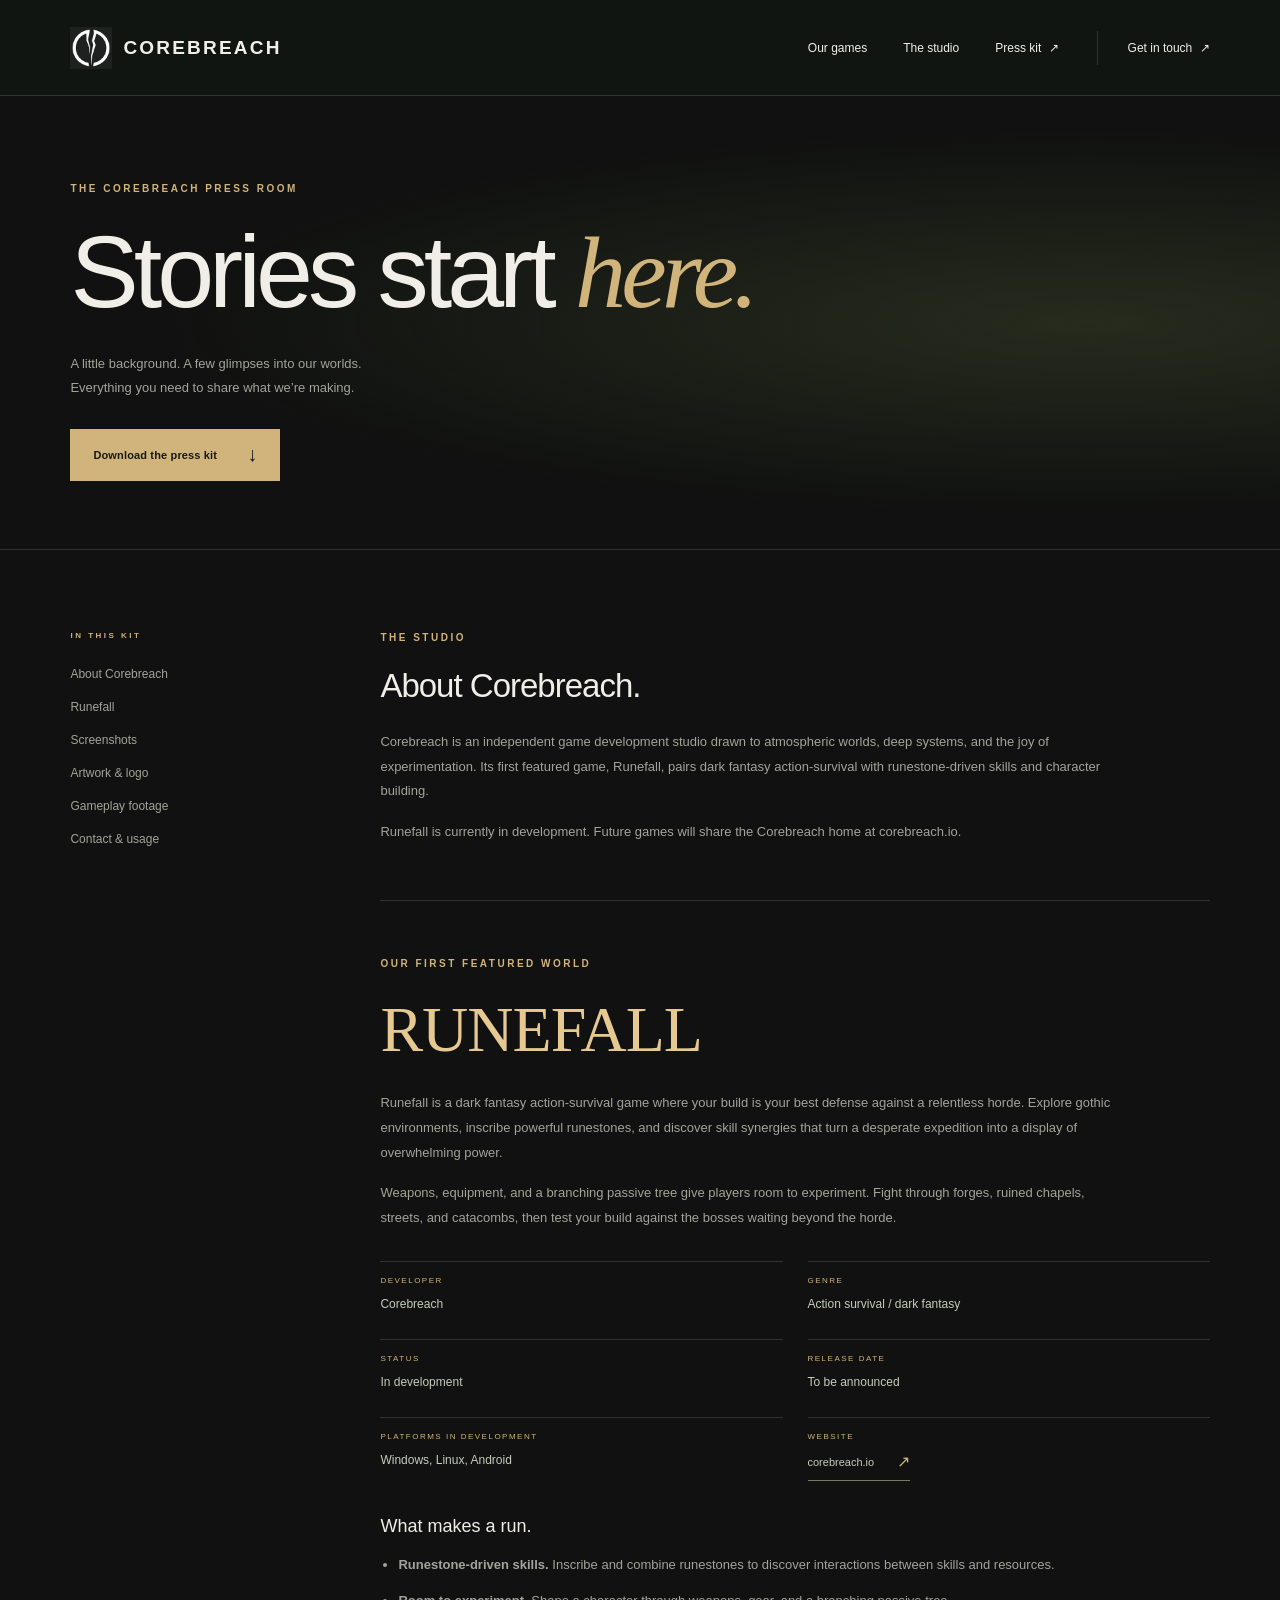
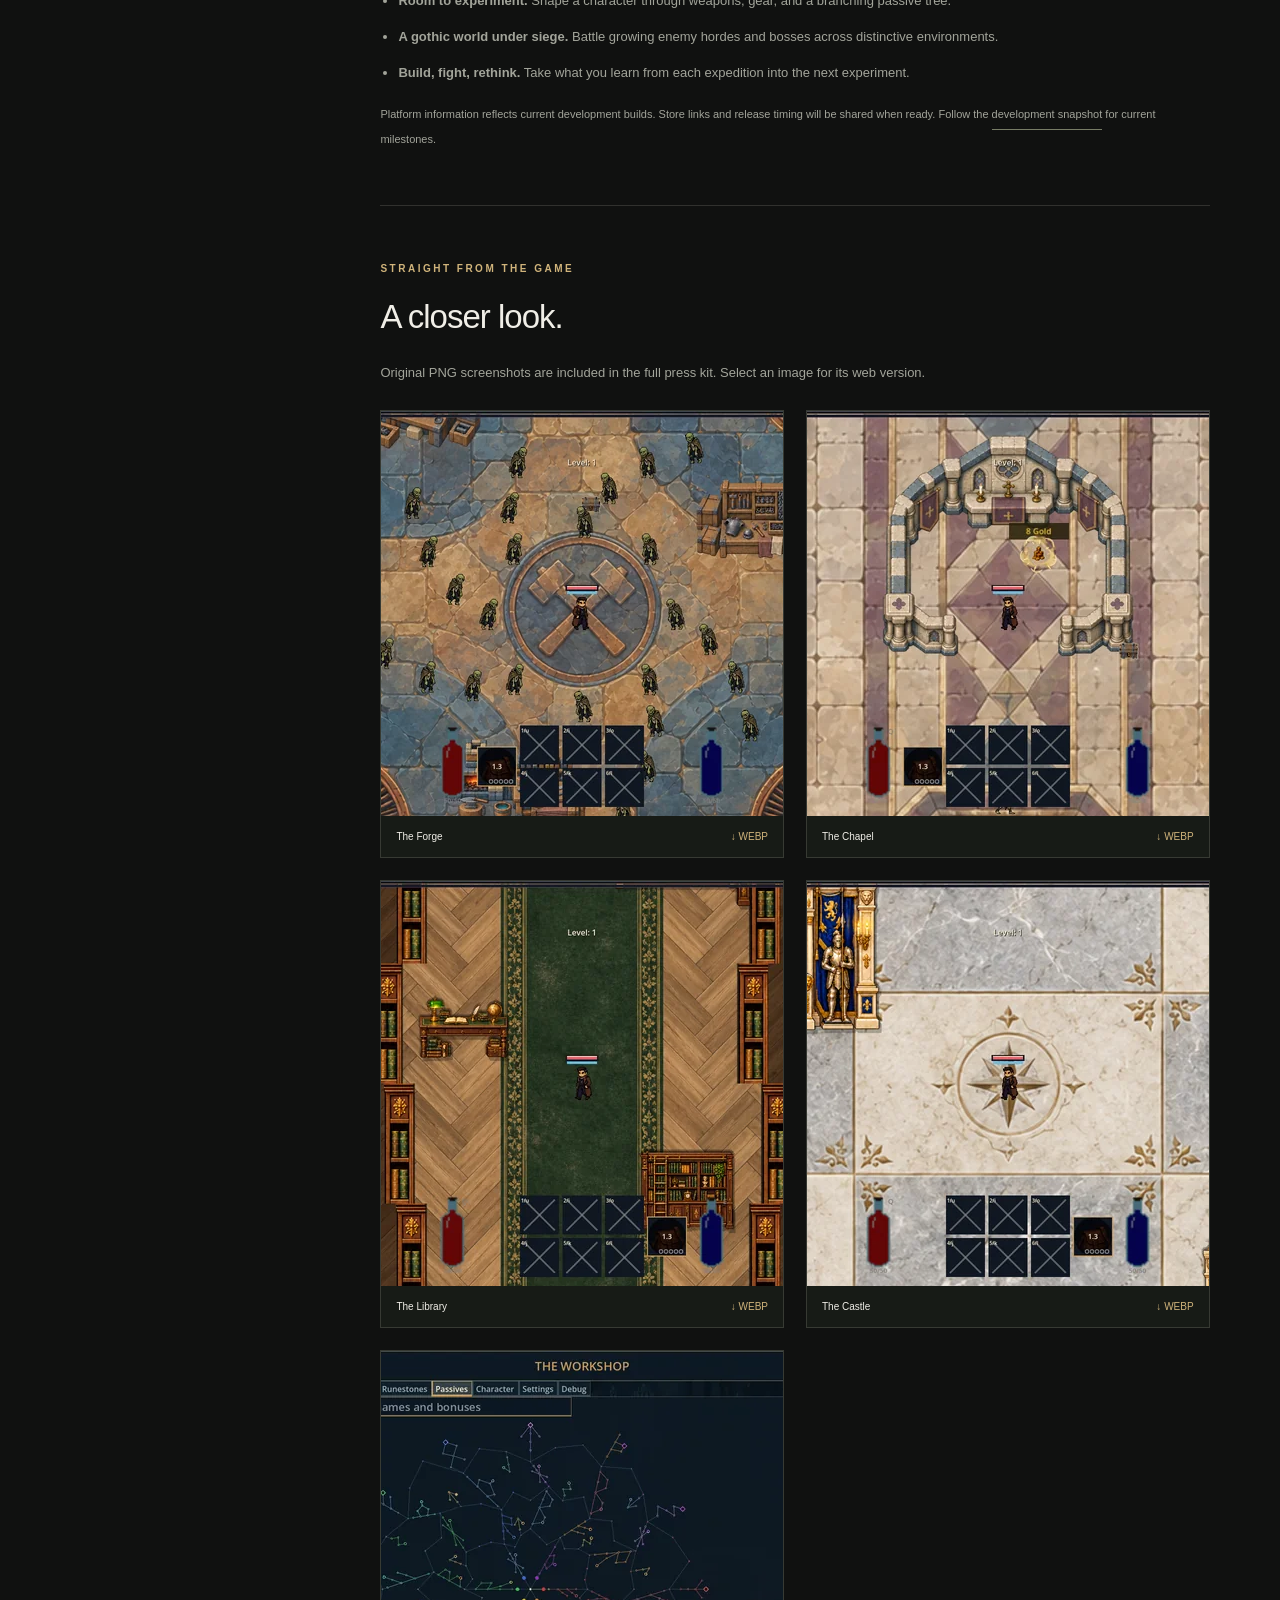
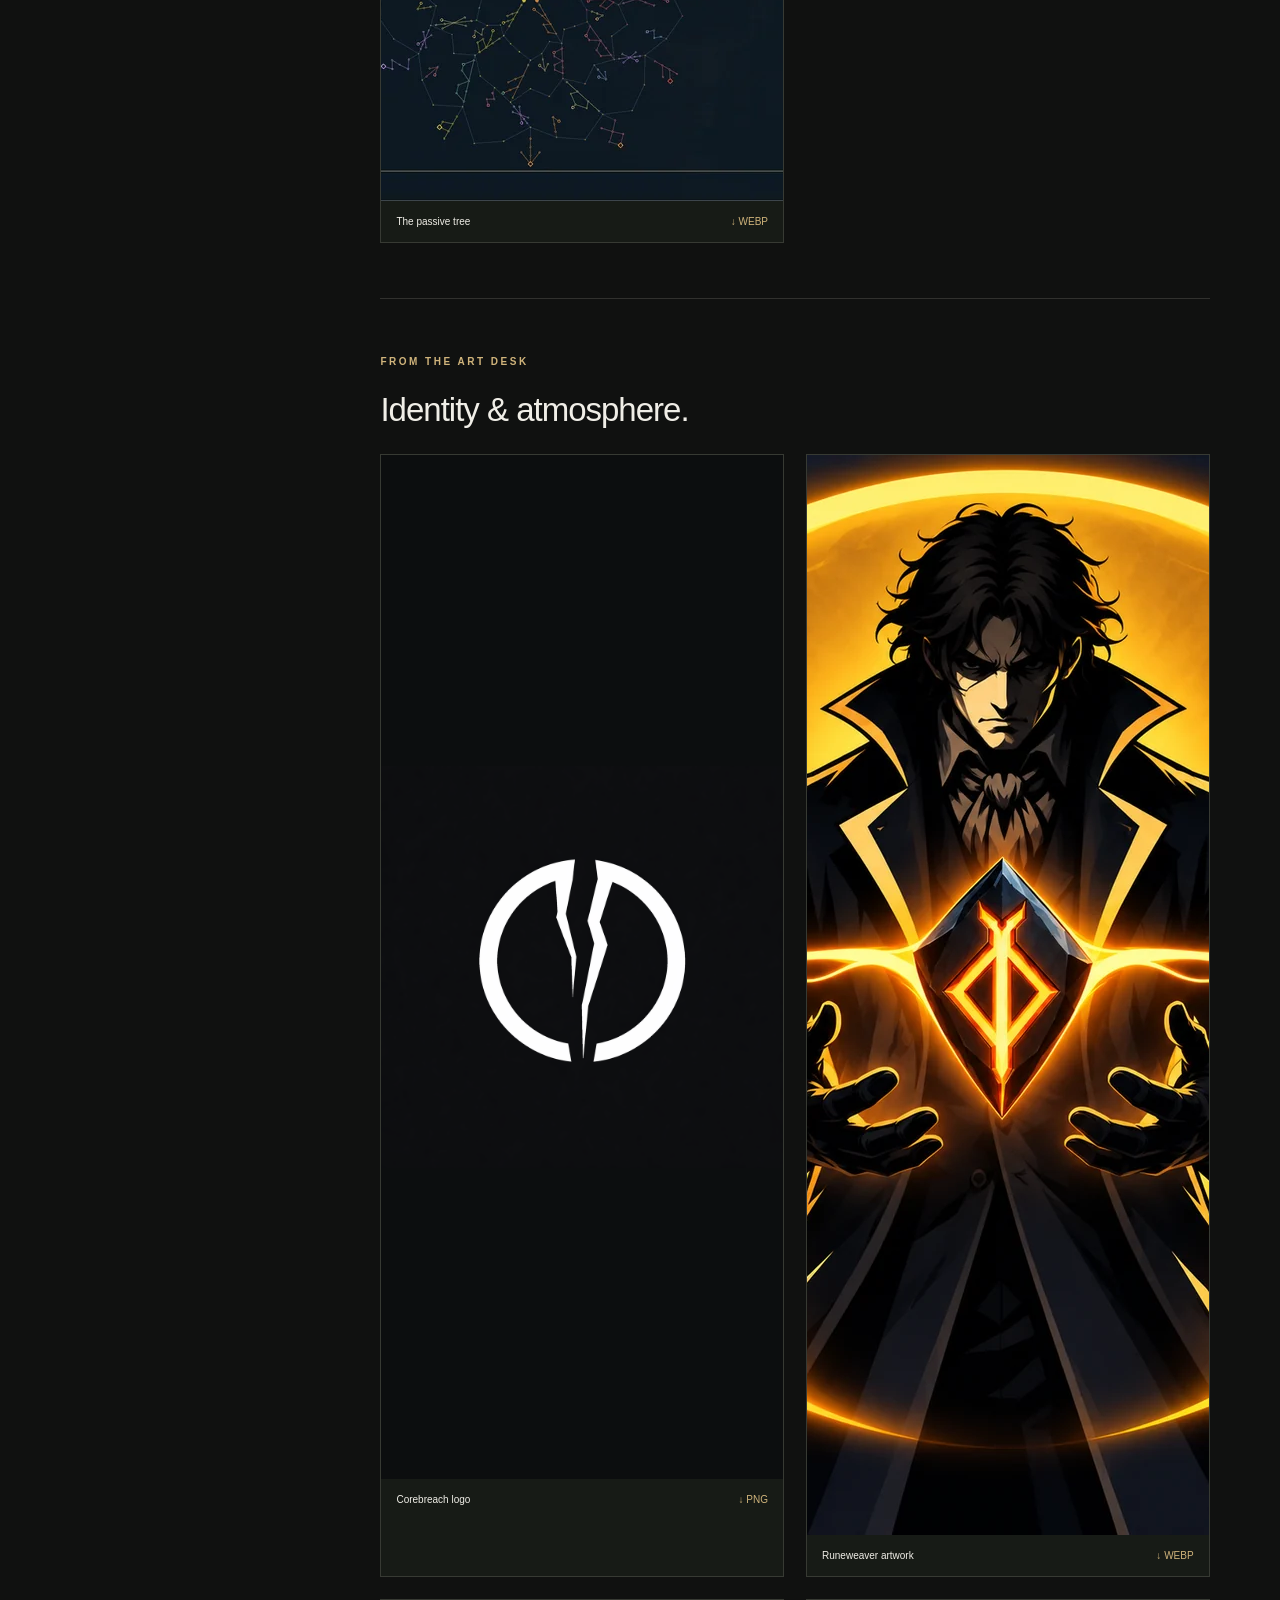
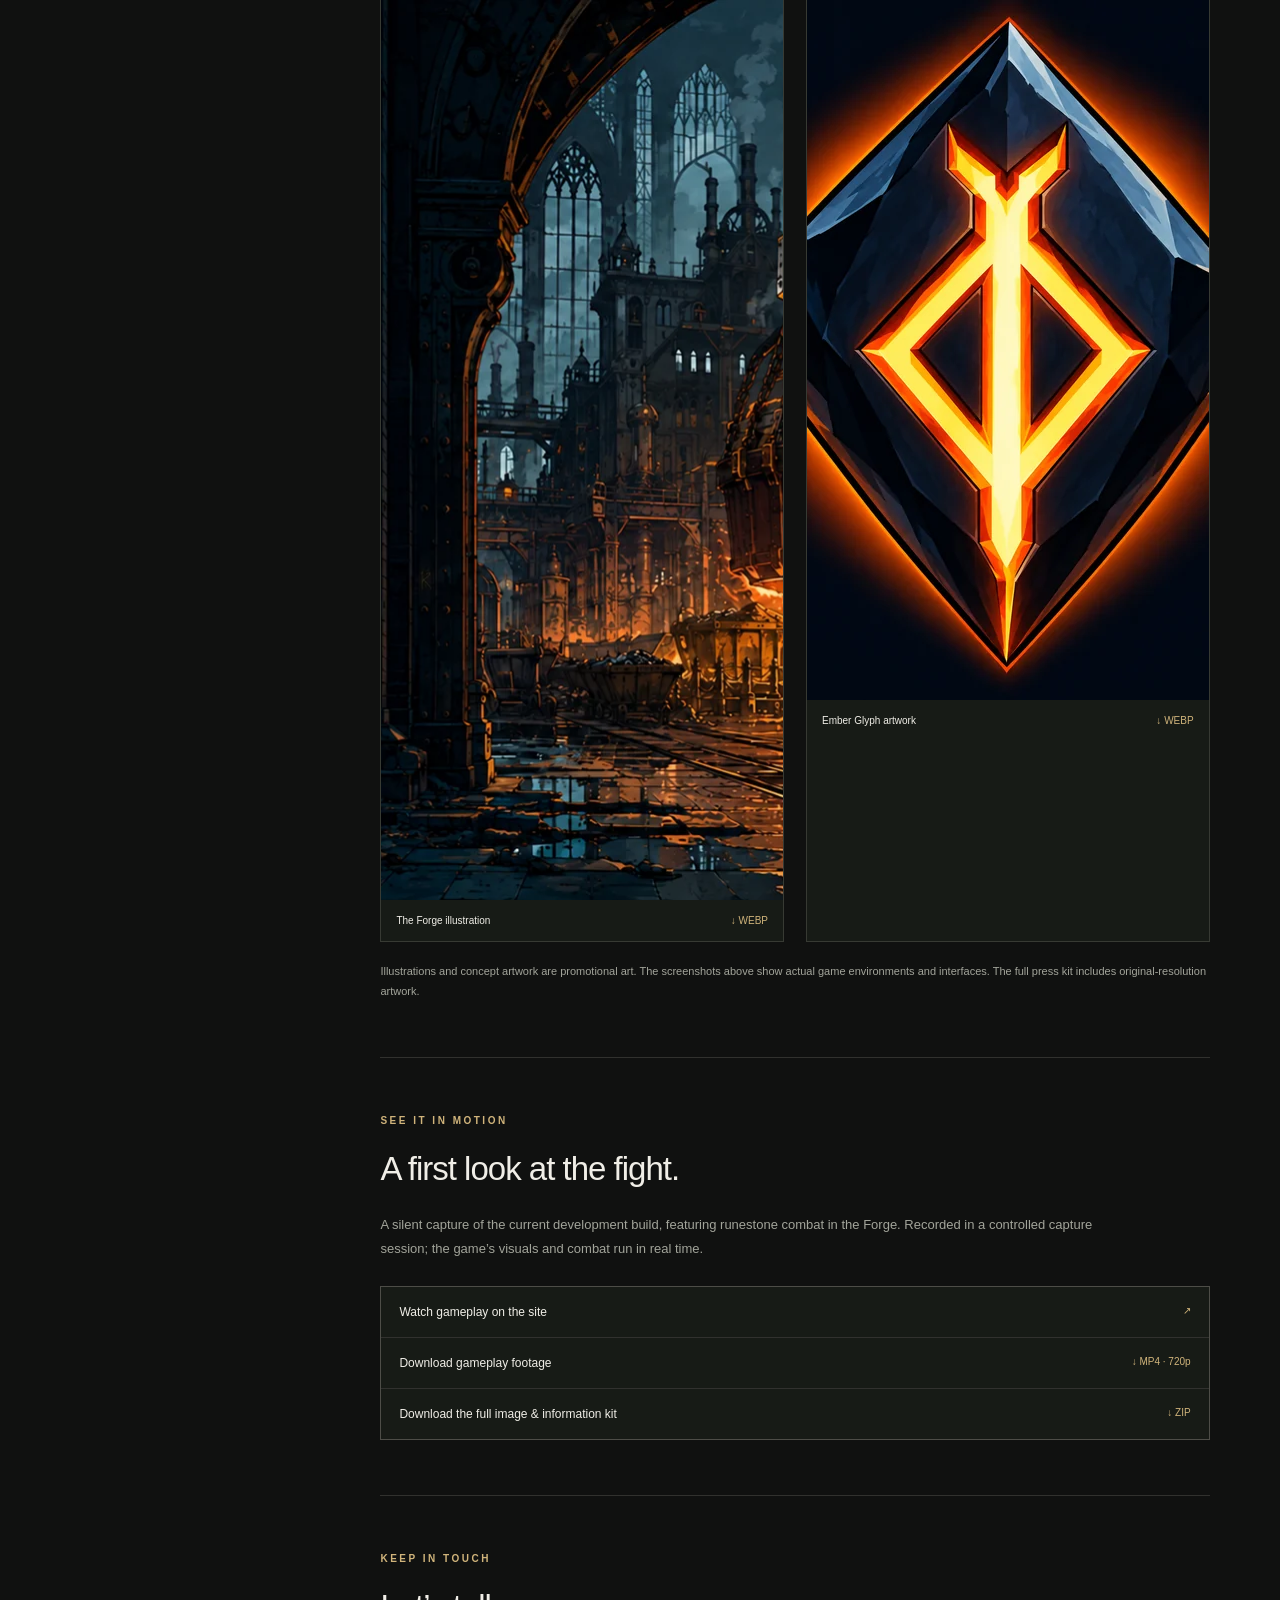
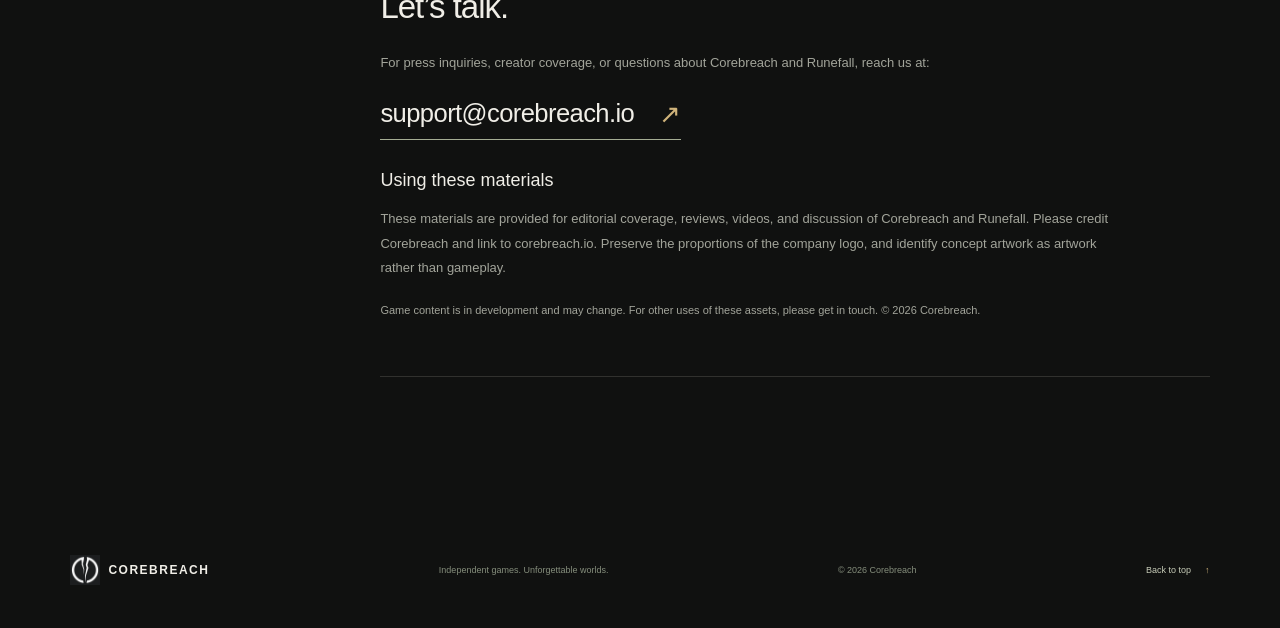
==== press/index.html @ 4472051b "WIP: build Corebreach studio site and Runefall showcase" ====
<!doctype html>
<html lang="en">
<head>
  <meta charset="utf-8">
  <meta name="viewport" content="width=device-width, initial-scale=1">
  <meta name="theme-color" content="#101110">
  <title>Press room — Corebreach &amp; Runefall</title>
  <meta name="description" content="Official Corebreach and Runefall press materials: game information, original screenshots, artwork, gameplay footage, and the company logo.">
  <link rel="canonical" href="https://corebreach.io/press/">
  <meta property="og:type" content="website">
  <meta property="og:title" content="Corebreach & Runefall — Press room">
  <meta property="og:description" content="Everything you need to share our story. Download official artwork, screenshots and game information.">
  <meta property="og:image" content="https://corebreach.io/assets/images/social-card.jpg">
  <meta name="twitter:card" content="summary_large_image">
  <link rel="icon" href="../favicon.png" type="image/png">
  <link rel="stylesheet" href="../styles.css">
  <script src="../site.js" defer></script>
</head>
<body class="interior">
  <a class="skip-link" href="#main">Skip to content</a>
  <header class="site-header">
    <a class="brand" href="../" aria-label="Corebreach home"><img src="../assets/images/corebreach-mark.png" width="48" height="48" alt=""><span>COREBREACH</span></a>
    <button class="menu-toggle" type="button" aria-expanded="false" aria-controls="main-nav"><span>Menu</span><span class="menu-lines" aria-hidden="true"></span></button>
    <nav id="main-nav" class="main-nav" aria-label="Main navigation"><a href="../#games">Our games</a><a href="../#studio">The studio</a><a href="./" aria-current="page">Press kit <span aria-hidden="true">↗</span></a><a class="nav-contact" href="mailto:support@corebreach.io">Get in touch <span aria-hidden="true">↗</span></a></nav>
  </header>
  <main id="main">
    <section class="press-hero" aria-labelledby="press-title"><div class="container"><p class="eyebrow section-index">The Corebreach press room</p><h1 id="press-title">Stories start <em>here.</em></h1><p class="body-copy">A little background. A few glimpses into our worlds.<br>Everything you need to share what we’re making.</p><a class="button button-gold" href="../assets/press/corebreach-runefall-press-kit.zip" download>Download the press kit <span aria-hidden="true">↓</span></a></div></section>
    <div class="container press-layout">
      <nav class="press-sidebar" aria-label="Press room sections"><p class="eyebrow">In this kit</p><a href="#studio-info">About Corebreach</a><a href="#runefall-facts">Runefall</a><a href="#screenshots">Screenshots</a><a href="#artwork">Artwork &amp; logo</a><a href="#footage">Gameplay footage</a><a href="#press-contact">Contact &amp; usage</a></nav>
      <div class="press-content">
        <section id="studio-info" aria-labelledby="studio-info-title"><p class="eyebrow section-index">The studio</p><h2 id="studio-info-title">About Corebreach.</h2><p class="body-copy">Corebreach is an independent game development studio drawn to atmospheric worlds, deep systems, and the joy of experimentation. Its first featured game, Runefall, pairs dark fantasy action-survival with runestone-driven skills and character building.</p><p class="body-copy">Runefall is currently in development. Future games will share the Corebreach home at corebreach.io.</p></section>
        <section id="runefall-facts" aria-labelledby="runefall-press-title"><p class="eyebrow section-index">Our first featured world</p><h2 id="runefall-press-title" class="runefall-wordmark">RUNEFALL</h2><p class="body-copy">Runefall is a dark fantasy action-survival game where your build is your best defense against a relentless horde. Explore gothic environments, inscribe powerful runestones, and discover skill synergies that turn a desperate expedition into a display of overwhelming power.</p><p class="body-copy">Weapons, equipment, and a branching passive tree give players room to experiment. Fight through forges, ruined chapels, streets, and catacombs, then test your build against the bosses waiting beyond the horde.</p>
          <dl class="facts"><div><dt>Developer</dt><dd>Corebreach</dd></div><div><dt>Genre</dt><dd>Action survival / dark fantasy</dd></div><div><dt>Status</dt><dd>In development</dd></div><div><dt>Release date</dt><dd>To be announced</dd></div><div><dt>Platforms in development</dt><dd>Windows, Linux, Android</dd></div><div><dt>Website</dt><dd><a class="text-link" href="../#runefall">corebreach.io <span aria-hidden="true">↗</span></a></dd></div></dl>
          <h3>What makes a run.</h3><ul class="feature-list"><li><strong>Runestone-driven skills.</strong> Inscribe and combine runestones to discover interactions between skills and resources.</li><li><strong>Room to experiment.</strong> Shape a character through weapons, gear, and a branching passive tree.</li><li><strong>A gothic world under siege.</strong> Battle growing enemy hordes and bosses across distinctive environments.</li><li><strong>Build, fight, rethink.</strong> Take what you learn from each expedition into the next experiment.</li></ul>
          <p class="usage-note">Platform information reflects current development builds. Store links and release timing will be shared when ready. Follow the <a class="text-link" href="../#development-title">development snapshot</a> for current milestones.</p>
        </section>
        <section id="screenshots" aria-labelledby="screenshots-title"><p class="eyebrow section-index">Straight from the game</p><h2 id="screenshots-title">A closer look.</h2><p class="body-copy">Original PNG screenshots are included in the full press kit. Select an image for its web version.</p><div class="press-asset-grid">
          <a class="asset-card" href="../assets/images/runefall-forge-gameplay.webp" download><img src="../assets/images/runefall-forge-gameplay-thumb.webp" alt="The hunter surrounded by the undead in the Forge." width="720" height="405" loading="lazy"><span>The Forge <span>↓ WEBP</span></span></a>
          <a class="asset-card" href="../assets/images/runefall-chapel-gameplay.webp" download><img src="../assets/images/runefall-chapel-gameplay-thumb.webp" alt="Development gameplay inside the Chapel." width="720" height="405" loading="lazy"><span>The Chapel <span>↓ WEBP</span></span></a>
          <a class="asset-card" href="../assets/images/runefall-library-gameplay.webp" download><img src="../assets/images/runefall-library-gameplay-thumb.webp" alt="The Library environment in Runefall." width="720" height="405" loading="lazy"><span>The Library <span>↓ WEBP</span></span></a>
          <a class="asset-card" href="../assets/images/runefall-castle-gameplay.webp" download><img src="../assets/images/runefall-castle-gameplay-thumb.webp" alt="The Castle environment in Runefall." width="720" height="405" loading="lazy"><span>The Castle <span>↓ WEBP</span></span></a>
          <a class="asset-card" href="../assets/images/runefall-passive-tree.webp" download><img src="../assets/images/runefall-passive-tree-thumb.webp" alt="Runefall's branching passive tree." width="720" height="450" loading="lazy"><span>The passive tree <span>↓ WEBP</span></span></a>
        </div></section>
        <section id="artwork" aria-labelledby="artwork-title"><p class="eyebrow section-index">From the art desk</p><h2 id="artwork-title">Identity &amp; atmosphere.</h2><div class="press-asset-grid"><a class="asset-card logo-asset" href="../assets/images/corebreach-logo.png" download><img src="../assets/images/corebreach-logo.png" alt="The white Corebreach broken-circle mark on a charcoal background." width="1024" height="1024" loading="lazy"><span>Corebreach logo <span>↓ PNG</span></span></a><a class="asset-card" href="../assets/images/runefall-runeweaver.webp" download><img src="../assets/images/runefall-runeweaver.webp" alt="Runefall Runeweaver character concept artwork with a golden ward and runestone." width="1080" height="1080" loading="lazy"><span>Runeweaver artwork <span>↓ WEBP</span></span></a><a class="asset-card" href="../assets/images/runefall-forge.webp" download><img src="../assets/images/runefall-forge.webp" alt="Illustrated gothic foundry used in Runefall's menu." width="1600" height="900" loading="lazy"><span>The Forge illustration <span>↓ WEBP</span></span></a><a class="asset-card" href="../assets/images/runefall-runestone.webp" download><img src="../assets/images/runefall-runestone.webp" alt="Ember Glyph runestone concept artwork." width="700" height="700" loading="lazy"><span>Ember Glyph artwork <span>↓ WEBP</span></span></a></div><p class="usage-note">Illustrations and concept artwork are promotional art. The screenshots above show actual game environments and interfaces. The full press kit includes original-resolution artwork.</p></section>
        <section id="footage" aria-labelledby="footage-title"><p class="eyebrow section-index">See it in motion</p><h2 id="footage-title">A first look at the fight.</h2><p class="body-copy">A silent capture of the current development build, featuring runestone combat in the Forge. Recorded in a controlled capture session; the game’s visuals and combat run in real time.</p><div class="press-download-list"><a href="../#gameplay">Watch gameplay on the site <span>↗</span></a><a href="../assets/video/runefall-gameplay.mp4" download>Download gameplay footage <span>↓ MP4 · 720p</span></a><a href="../assets/press/corebreach-runefall-press-kit.zip" download>Download the full image &amp; information kit <span>↓ ZIP</span></a></div></section>
        <section id="press-contact" aria-labelledby="press-contact-title"><p class="eyebrow section-index">Keep in touch</p><h2 id="press-contact-title">Let’s talk.</h2><p class="body-copy">For press inquiries, creator coverage, or questions about Corebreach and Runefall, reach us at:</p><a class="email-link" href="mailto:support@corebreach.io">support@corebreach.io <span aria-hidden="true">↗</span></a><h3>Using these materials</h3><p class="body-copy">These materials are provided for editorial coverage, reviews, videos, and discussion of Corebreach and Runefall. Please credit Corebreach and link to corebreach.io. Preserve the proportions of the company logo, and identify concept artwork as artwork rather than gameplay.</p><p class="usage-note">Game content is in development and may change. For other uses of these assets, please get in touch. © 2026 Corebreach.</p></section>
      </div>
    </div>
  </main>
  <footer class="site-footer container"><a class="brand footer-brand" href="../"><img src="../assets/images/corebreach-mark.png" width="36" height="36" alt=""><span>COREBREACH</span></a><p>Independent games. Unforgettable worlds.</p><span>© 2026 Corebreach</span><a href="#main" class="back-top">Back to top <span aria-hidden="true">↑</span></a></footer>
</body>
</html>
---- styles.css ----
/* Corebreach — charcoal, paper, and a little fire. No external dependencies. */
:root{--bg:#101110;--surface:#181a17;--surface-2:#1e211b;--paper:#f0eee7;--muted:#a2a49a;--gold:#d0b47b;--line:rgba(232,233,214,.15);--max:1280px;--gutter:clamp(24px,5.5vw,88px);color-scheme:dark;font-family:Arial,Helvetica,sans-serif;font-synthesis:none;scroll-behavior:smooth;scroll-padding-top:100px}
*{box-sizing:border-box}body{margin:0;background:var(--bg);color:var(--paper);-webkit-font-smoothing:antialiased}body.modal-open{overflow:hidden}a{color:inherit;text-decoration:none}button{font:inherit;color:inherit;cursor:pointer}img,video{display:block;max-width:100%}button,a{-webkit-tap-highlight-color:transparent}button{border-radius:0}h1,h2,h3,p{margin:0}button:focus-visible,a:focus-visible,video:focus-visible{outline:2px solid var(--gold);outline-offset:6px}::selection{background:var(--gold);color:var(--bg)}.container{width:calc(100% - var(--gutter)*2);max-width:var(--max);margin-inline:auto}.section-pad{padding-block:112px}.eyebrow{text-transform:uppercase;font-size:10px;line-height:1.5;font-weight:600;letter-spacing:2.5px}.section-index{color:var(--gold);margin-bottom:22px}.small-cross{color:var(--gold);font-size:20px;line-height:1;display:inline-block}.skip-link{position:fixed;top:12px;left:12px;padding:14px;background:var(--gold);color:var(--bg);z-index:30;transform:translateY(-200%)}.skip-link:focus{transform:translateY(0)}
.site-header{height:96px;padding-inline:var(--gutter);display:flex;align-items:center;justify-content:space-between;border-bottom:1px solid var(--line);position:absolute;top:0;left:0;right:0;z-index:10;background:linear-gradient(180deg,rgba(9,12,12,.75),rgba(9,12,12,.2))}.brand{display:inline-flex;gap:11px;align-items:center;font-size:19px;letter-spacing:2.2px;font-weight:700;white-space:nowrap}.brand img{width:42px;height:42px;mix-blend-mode:screen}.brand-dot{font-size:8px;vertical-align:top;position:relative;top:1px;margin-left:4px}.main-nav{display:flex;align-items:center;gap:36px;font-size:12px}.main-nav>a{padding:10px 0;position:relative}.main-nav>a:after{content:"";position:absolute;bottom:1px;left:0;height:1px;width:0;background:var(--gold);transition:width .2s}.main-nav>a:hover:after{width:100%}.main-nav span{margin-left:4px}.main-nav .nav-contact{border-left:1px solid var(--line);padding-left:30px;margin-left:2px}.main-nav .nav-contact:after{left:30px;max-width:110px}.menu-toggle{display:none}
.hero{height:820px;min-height:690px;max-height:1050px;height:100svh;position:relative;isolation:isolate;background:#0a1013;overflow:hidden}.hero-art{position:absolute;inset:0;z-index:-3;background-image:url('assets/images/runefall-forge.webp');background-size:cover;background-position:65% center;animation:hero-enter 1.8s ease-out both}.hero:before{content:"";position:absolute;inset:0;z-index:-2;background:linear-gradient(90deg,rgba(10,15,17,.93) 0%,rgba(10,15,17,.71) 32%,rgba(10,15,17,.12) 70%),linear-gradient(0deg,#101110 0%,transparent 28%,rgba(7,11,12,.08) 70%)}.hero-grain{position:absolute;inset:0;opacity:.07;pointer-events:none;z-index:-1;background-image:url("data:image/svg+xml,%3Csvg viewBox='0 0 180 180' xmlns='http://www.w3.org/2000/svg'%3E%3Cfilter id='noise'%3E%3CfeTurbulence type='fractalNoise' baseFrequency='.9' numOctaves='3' stitchTiles='stitch'/%3E%3C/filter%3E%3Cpath fill='%23fff' filter='url(%23noise)' opacity='.9' d='M0 0h180v180H0z'/%3E%3C/svg%3E")}.hero-content{position:relative;padding-top:clamp(180px,25vh,290px)}.hero .eyebrow{display:flex;align-items:center;gap:13px;color:#deded2;margin-bottom:34px}.hero h1{font-size:clamp(58px,6.7vw,106px);line-height:1.03;font-weight:500;letter-spacing:-5px;max-width:920px}.hero h1 em{font-family:Georgia,'Times New Roman',serif;font-weight:400;color:var(--gold);letter-spacing:-5px}.hero-description{font-size:16px;line-height:1.65;color:#c3c5bc;margin-top:27px}.button{min-height:52px;padding:0 22px;display:inline-flex;align-items:center;justify-content:center;gap:36px;font-size:11px;letter-spacing:.15px;font-weight:700;transition:background .2s,transform .2s;border:1px solid transparent}.button:hover{transform:translateY(-3px)}.button-gold{background:var(--gold);color:#171912}.button-gold:hover{background:#e2c991}.button-gold>span:not(.play-triangle){font-size:20px;font-weight:400}.hero .button{margin-top:32px;gap:42px}.hero-bottom{position:absolute;bottom:42px;left:0;right:0;display:flex;justify-content:space-between;align-items:center}.hero-feature{display:flex;align-items:center;gap:13px;font-size:10px}.hero-feature>span:nth-child(2){color:#aaafa7;text-transform:uppercase;letter-spacing:1.6px}.hero-feature strong{font-family:Georgia,serif;font-size:18px;letter-spacing:1px;margin-left:9px}.hero-feature>span:last-child{color:var(--gold);margin-left:6px}.live-dot{display:inline-block;width:5px;height:5px;border-radius:50%;background:var(--gold);box-shadow:0 0 12px rgba(208,180,123,.35);flex-shrink:0}.scroll-cue{font-size:9px;letter-spacing:1.9px;text-transform:uppercase;display:flex;align-items:center;gap:30px;color:#c4c6bc}.scroll-cue span{font-size:20px;color:var(--gold)}.hero-side-label{position:absolute;right:23px;top:47%;writing-mode:vertical-rl;font-size:8px;letter-spacing:2px;color:rgba(240,238,231,.45)}@keyframes hero-enter{from{transform:scale(1.045);opacity:.3}to{transform:scale(1);opacity:1}}
.studio-strip{min-height:98px;border-block:1px solid var(--line);display:flex;align-items:center;justify-content:center;gap:clamp(25px,4.4vw,75px);font-size:clamp(14px,1.5vw,22px);letter-spacing:-.4px;color:#a7ab9f;padding:24px var(--gutter);background:#151713}.strip-symbol{font-size:22px;color:#737e5d}.studio-strip>span:last-child{color:var(--paper)}
.section-heading{display:flex;align-items:flex-end;justify-content:space-between;gap:30px;margin-bottom:50px}.section-heading h2{font-size:clamp(32px,3.5vw,51px);letter-spacing:-2px;font-weight:400;line-height:1.15}.section-heading>p{font-size:12px;line-height:1.7;color:var(--muted);max-width:240px;padding-bottom:3px}.games-section{padding-bottom:80px}.game-feature{display:grid;grid-template-columns:1fr 1fr;background:#191c17;border:1px solid var(--line)}.game-art{position:relative;overflow:hidden;min-height:620px}.game-art>img{height:100%;width:100%;object-fit:cover;object-position:50% 44%;transition:transform .8s}.game-art:hover>img{transform:scale(1.025)}.game-art:after{content:"";position:absolute;inset:0;background:linear-gradient(0deg,rgba(7,11,14,.75),transparent 30%),linear-gradient(90deg,transparent 80%,rgba(25,28,23,.3))}.art-label{position:absolute;z-index:1;bottom:27px;left:30px;color:#e5d6af;font-size:8px;text-transform:uppercase;letter-spacing:2.6px}.game-art-corner{position:absolute;top:22px;left:22px;right:22px;z-index:1;font-size:20px;line-height:1;display:flex;justify-content:space-between;writing-mode:vertical-rl;color:rgba(255,255,255,.4);height:calc(100% - 44px);pointer-events:none}.game-story{padding:clamp(30px,4.3vw,66px) clamp(28px,4.1vw,64px);align-self:center}.status{display:inline-flex;gap:8px;align-items:center;text-transform:uppercase;font-size:8px;letter-spacing:1.5px;color:#cfba8d;padding:9px 11px;border:1px solid #61563c;background:rgba(208,180,123,.04)}.status .live-dot{width:4px;height:4px}.runefall-wordmark{font-family:Georgia,'Times New Roman',serif;font-size:clamp(42px,4.6vw,73px);font-weight:400;letter-spacing:-2px;color:#e5c991;line-height:1.15;margin-top:22px}.game-tagline{font-size:24px;font-weight:400;line-height:1.28;letter-spacing:-.4px;margin:18px 0 24px}.body-copy{font-size:13px;line-height:1.9;color:var(--muted);max-width:560px}.body-copy+.body-copy{margin-top:16px}.game-tags{display:flex;flex-wrap:wrap;gap:8px;margin:24px 0 32px}.game-tags span{padding:6px 9px;font-size:8px;border:1px solid #454738;color:#c2c5b2}.game-actions{display:flex;gap:25px;align-items:center;flex-wrap:wrap}.game-actions .button{gap:13px;min-height:46px;padding-inline:16px;font-size:10px}.play-triangle{width:0;height:0;border-top:5px solid transparent;border-bottom:5px solid transparent;border-left:7px solid currentColor;display:inline-block;flex-shrink:0}.text-link{display:inline-flex;align-items:center;gap:23px;font-size:11px;line-height:1.5;border-bottom:1px solid #777c65;padding-bottom:6px}.text-link span{font-size:16px;color:var(--gold)}.text-link:hover{color:var(--gold);border-color:var(--gold)}
.development{display:grid;grid-template-columns:.95fr 1.5fr;gap:70px;padding:42px 0 0}.development-intro .eyebrow{font-size:8px;letter-spacing:2px;color:var(--gold);margin-bottom:10px}.development h3{font-size:24px;font-weight:400;letter-spacing:-.5px}.development-intro>p:not(.eyebrow){font-size:12px;color:var(--muted);margin:11px 0 20px}.snapshot-date{font-size:8px;color:#959b8b;display:flex;gap:8px;align-items:center}.snapshot-date>span{color:#737c63}.progress-grid{display:grid;grid-template-columns:1fr 1fr;gap:26px 34px;align-self:center}.progress-label{display:flex;align-items:center;justify-content:space-between;gap:14px;margin-bottom:13px}.progress-label label{font-size:10px;color:#cccec3}.progress-label>span{font-size:23px;font-family:Georgia,serif;color:var(--gold)}.percent{font-family:Arial,sans-serif;font-size:10px;margin-left:2px;color:#aaa58d}progress{display:block;appearance:none;-webkit-appearance:none;width:100%;height:3px;border:0;border-radius:0;background:#30342a;overflow:hidden;color:var(--gold)}progress::-webkit-progress-bar{background:#30342a}progress::-webkit-progress-value{background:var(--gold)}progress::-moz-progress-bar{background:var(--gold)}
.gameplay-section{background:#151713;border-block:1px solid var(--line)}.subtle-label{font-size:9px;display:flex;align-items:center;gap:8px;color:var(--muted);padding-bottom:4px}.video-frame{position:relative;border:1px solid #494a38;background:#080b0b;isolation:isolate;aspect-ratio:16/9;overflow:hidden}.video-frame video{width:100%;height:100%;object-fit:contain}.video-cover{position:absolute;inset:0;width:100%;border:0;background:linear-gradient(0deg,rgba(4,8,8,.78),rgba(4,8,8,.05) 55%,rgba(4,8,8,.15));display:flex;flex-direction:column;align-items:center;justify-content:center;gap:20px}.video-cover[hidden]{display:none}.video-play{display:grid;place-items:center;border:1px solid rgba(240,238,231,.6);width:76px;height:76px;border-radius:50%;background:rgba(16,17,16,.3);backdrop-filter:blur(8px);transition:transform .2s,background .2s}.video-play .play-triangle{border-top-width:8px;border-bottom-width:8px;border-left-width:12px;margin-left:4px}.video-cover:hover .video-play{transform:scale(1.08);background:var(--gold);color:var(--bg)}.video-cover-title{font-family:Georgia,serif;font-size:40px;letter-spacing:-1px;text-shadow:0 2px 20px #000}.video-cover-meta{font-size:9px;letter-spacing:1.3px;position:absolute;bottom:28px;text-transform:uppercase;display:flex;gap:10px}.video-corner{position:absolute;pointer-events:none;top:22px;right:24px;display:flex;gap:7px;align-items:center;font-size:8px;letter-spacing:2px;text-shadow:0 1px 3px black}.video-corner span{height:4px;width:4px;border-radius:50%;background:#d0b47b}.video-frame.is-playing .video-corner{display:none}.video-caption{display:flex;justify-content:space-between;gap:15px;margin-top:17px;align-items:center}.video-caption p{font-size:12px;color:#deded2}.video-caption>span{font-size:8px;color:#949c8c}.game-pillars{display:grid;grid-template-columns:repeat(3,1fr);gap:45px;padding:62px 0 68px;border-bottom:1px solid var(--line)}.pillar-number{font-size:9px;color:var(--gold)}.pillar h3{font-size:21px;letter-spacing:-.5px;font-weight:400;margin:15px 0 14px}.pillar p{font-size:12px;line-height:1.85;color:var(--muted);max-width:310px}.gallery-heading{display:flex;justify-content:space-between;gap:20px;align-items:center;margin:48px 0 25px}.gallery-heading h3{font-size:20px;font-weight:400;letter-spacing:-.5px}.gallery-heading p{font-size:9px;color:var(--muted)}.gallery-heading p span{margin-left:10px;color:var(--gold)}.screenshot-gallery{display:grid;grid-template-columns:1fr 1fr 1fr;gap:18px}.screenshot{position:relative;overflow:hidden;background:#091015;aspect-ratio:16/11;border:1px solid var(--line)}.screenshot img{width:100%;height:100%;object-fit:cover;transition:transform .5s,filter .5s;filter:brightness(.82)}.screenshot:hover img,.screenshot:focus-visible img{transform:scale(1.04);filter:brightness(1)}.screenshot:after{content:"";position:absolute;inset:50% 0 0;background:linear-gradient(0deg,rgba(4,8,10,.9),transparent);pointer-events:none}.screenshot>span{position:absolute;left:20px;right:20px;bottom:19px;z-index:1;display:flex;justify-content:space-between;font-size:11px}.screenshot>span>span:last-child{color:var(--gold)}
.studio-section{position:relative;overflow:hidden}.studio-layout{display:grid;grid-template-columns:1fr 1fr;gap:105px;align-items:center}.studio-symbol{position:relative;display:grid;place-items:center;border:1px solid var(--line);aspect-ratio:1;background:radial-gradient(ellipse at center,#24291c 0,transparent 70%)}.studio-symbol:before,.studio-symbol:after{content:"+";position:absolute;color:#8e987b;font-size:20px;top:-13px;left:-7px}.studio-symbol:after{top:auto;left:auto;bottom:-11px;right:-7px}.studio-symbol img{mix-blend-mode:screen;width:85%;height:85%;object-fit:contain;opacity:.78}.symbol-coordinate{position:absolute;bottom:25px;font-size:7px;letter-spacing:2px;color:#8e987b}.studio-copy h2{font-size:clamp(42px,4.9vw,72px);line-height:1.04;font-weight:400;letter-spacing:-3px;margin-bottom:28px}.studio-lead{font-size:18px;line-height:1.5;margin-bottom:21px;letter-spacing:-.2px}.studio-copy .text-link{margin-top:30px}
.contact-section{background:#22271d;border-top:1px solid var(--line);padding-bottom:70px;position:relative}.contact-top{display:flex;justify-content:space-between;align-items:flex-start}.contact-top>.small-cross{font-size:35px}.contact-section h2{font-size:clamp(50px,6.5vw,100px);letter-spacing:-4px;line-height:1.05;font-weight:400;margin:17px 0 58px}.contact-section h2 em{font-family:Georgia,serif;font-weight:400;color:var(--gold)}.contact-bottom{display:grid;grid-template-columns:1fr 1fr;gap:60px;align-items:end}.contact-bottom p{font-size:12px;line-height:1.7;color:#b2baa8}.email-link{font-size:clamp(18px,2vw,28px);letter-spacing:-.6px;display:inline-flex;align-items:center;gap:25px;margin-top:23px;border-bottom:1px solid #a5ad93;padding-bottom:10px}.email-link span{color:var(--gold)}.email-link:hover{color:var(--gold)}.press-callout{display:grid;grid-template-columns:44px 1fr;gap:14px;padding:24px 0 0;border-top:1px solid #60684e}.press-icon{border:1px solid #697653;width:44px;height:44px;display:grid;place-items:center;color:var(--gold);font-size:25px}.press-callout>span:nth-child(2){display:flex;flex-direction:column;gap:8px;align-self:center}.press-callout strong{font-size:17px;font-weight:400}.press-callout>span:nth-child(2)>span{font-size:10px;color:#aab39c}.press-callout>.text-link{grid-column:2;justify-self:start;margin-top:4px;font-size:9px;color:var(--gold)}.press-callout:hover .press-icon{background:var(--gold);color:var(--bg)}.site-footer{min-height:116px;display:flex;justify-content:space-between;align-items:center;gap:30px}.footer-brand{font-size:12px;letter-spacing:1.5px;gap:8px}.footer-brand img{width:30px;height:30px}.site-footer p{font-size:9px;color:#858e7c}.site-footer>span{font-size:9px;color:#858e7c}.back-top{font-size:9px;color:#c7ccb8;display:flex;gap:14px}.back-top span{color:var(--gold)}
.lightbox{background:#101410;color:var(--paper);border:1px solid #6c7558;max-width:calc(100vw - 48px);width:1200px;max-height:calc(100dvh - 48px);padding:20px 26px 24px;box-shadow:0 30px 150px #000}.lightbox::backdrop{background:rgba(0,0,0,.88);backdrop-filter:blur(7px)}.lightbox-toolbar{display:flex;justify-content:space-between;align-items:center;padding-bottom:18px;font-size:10px;letter-spacing:2px}.lightbox-counter{color:var(--gold);margin-left:18px;font-size:9px;letter-spacing:1px}.icon-button{background:transparent;border:1px solid transparent;padding:7px;font-size:12px;color:var(--paper)}.icon-button:hover{color:var(--gold);border-color:#5b634a}.lightbox-toolbar button span{font-size:22px;margin-left:18px;vertical-align:-2px}.lightbox-image-wrap{position:relative;display:flex;align-items:center;gap:12px}.lightbox-image-wrap>img{max-height:calc(100dvh - 220px);min-width:0;width:100%;object-fit:contain}.gallery-prev,.gallery-next{font-size:24px;flex-shrink:0}#lightbox-caption{font-size:12px;color:#bec6b0;text-align:center;margin-top:20px;line-height:1.6}
/* The press room shares the studio identity and stays useful without JavaScript. */
.interior .site-header{position:relative;background:#111511}.press-hero{padding:85px 0 68px;border-bottom:1px solid var(--line);background:radial-gradient(ellipse at 85% 50%,#262b1d,transparent 60%)}.press-hero h1{font-size:clamp(60px,8vw,112px);font-weight:400;letter-spacing:-5px;line-height:1.05}.press-hero h1 em{font-family:Georgia,serif;color:var(--gold);font-weight:400}.press-hero .body-copy{margin:25px 0 28px}.press-hero .button{gap:30px}.press-layout{display:grid;grid-template-columns:230px 1fr;gap:80px;padding-block:80px}.press-sidebar{align-self:start;position:sticky;top:40px;display:flex;flex-direction:column;gap:19px;font-size:12px;color:var(--muted)}.press-sidebar .eyebrow{color:var(--gold);margin-bottom:6px;font-size:8px}.press-sidebar a:hover{color:var(--paper)}.press-content>section{padding-bottom:55px;margin-bottom:55px;border-bottom:1px solid var(--line);scroll-margin-top:32px}.press-content h2{font-size:33px;font-weight:400;letter-spacing:-1px;margin-bottom:25px}.press-content h3{font-size:18px;font-weight:400;margin:30px 0 16px}.press-content .runefall-wordmark{font-size:64px;margin-top:0}.press-content .body-copy{max-width:740px}.facts{display:grid;grid-template-columns:1fr 1fr;gap:25px;margin:30px 0 35px}.facts div{border-top:1px solid var(--line);padding-top:14px}.facts dt{font-size:8px;text-transform:uppercase;letter-spacing:1.5px;color:var(--gold);margin-bottom:9px}.facts dd{margin:0;font-size:12px;line-height:1.7;color:#c5cbbd}.feature-list{padding-left:18px;font-size:13px;color:var(--muted);line-height:1.9;display:grid;gap:11px}.press-asset-grid{display:grid;grid-template-columns:1fr 1fr;gap:22px;margin-top:25px}.asset-card{border:1px solid var(--line);display:flex;flex-direction:column;min-width:0;background:#171b16}.asset-card img{aspect-ratio:16/10;object-fit:cover;width:100%}.asset-card.logo-asset img{object-fit:contain;background:#0c0e0f}.asset-card>span{display:flex;justify-content:space-between;gap:10px;padding:15px;font-size:10px}.asset-card>span>span{color:var(--gold)}.asset-card:hover{border-color:var(--gold)}.press-download-list{display:grid;gap:1px;background:var(--line);border:1px solid var(--line);margin-top:24px}.press-download-list a{background:#171b16;display:flex;justify-content:space-between;gap:20px;padding:18px;font-size:12px}.press-download-list a:hover{background:#252c20}.press-download-list span{color:var(--gold);font-size:10px}.usage-note{font-size:11px;line-height:1.8;color:var(--muted);margin-top:20px}.error-page{min-height:75vh;padding-block:120px}.error-page h1{font-size:clamp(48px,7vw,100px);font-weight:400;letter-spacing:-3px}.error-page p{margin:24px 0 34px;line-height:1.8;color:var(--muted)}
@media(min-width:1700px){.hero-content{padding-top:29vh}.hero-art{background-position:center}.hero:before{background:linear-gradient(90deg,rgba(10,15,17,.95),rgba(10,15,17,.65) 40%,rgba(10,15,17,.05) 80%),linear-gradient(0deg,#101110,transparent 30%)}}
@media(max-width:1100px){.main-nav{gap:24px}.main-nav .nav-contact{padding-left:23px}.game-art{min-height:580px}.game-story{padding:32px}.runefall-wordmark{font-size:49px}.game-tagline{font-size:22px}.game-actions{gap:20px}.body-copy{font-size:12px}.studio-layout{gap:60px}.development{gap:42px;grid-template-columns:1fr 1.4fr}.progress-grid{gap:24px}.studio-strip{gap:28px}.press-layout{grid-template-columns:160px 1fr;gap:45px}.site-footer p{display:none}.hero h1{font-size:78px}}
@media(max-width:800px){:root{--gutter:28px}.section-pad{padding-block:76px}.site-header{height:82px}.brand{font-size:16px}.brand img{width:36px;height:36px}.main-nav{gap:22px;font-size:11px}.main-nav .nav-contact{display:none}.hero{min-height:720px;max-height:900px}.hero-content{padding-top:205px}.hero h1{font-size:72px;letter-spacing:-3.5px}.hero h1 em{letter-spacing:-3.5px}.hero-art{background-position:60% center}.hero:before{background:linear-gradient(90deg,rgba(10,15,17,.86),rgba(10,15,17,.45) 60%,rgba(10,15,17,.15)),linear-gradient(0deg,#101110,transparent 40%)}.hero-side-label{display:none}.studio-strip{font-size:15px;gap:24px;min-height:80px}.studio-strip>span:last-child,.studio-strip>span:nth-last-child(2){display:none}.section-heading{margin-bottom:35px}.section-heading h2{font-size:36px}.section-heading>p{font-size:10px}.game-feature{grid-template-columns:1fr 1fr}.game-art{min-height:590px}.game-story{padding:30px 25px}.runefall-wordmark{font-size:40px;letter-spacing:-1px}.game-tagline{font-size:19px}.game-tags{margin:20px 0 25px}.game-tags span{font-size:7px}.game-actions{gap:20px}.development{grid-template-columns:1fr;gap:30px;padding-top:35px}.development-intro{position:relative}.snapshot-date{position:absolute;right:0;bottom:4px}.progress-grid{gap:28px 42px}.game-pillars{gap:25px;padding:45px 0}.pillar h3{font-size:19px}.pillar p{font-size:11px}.screenshot-gallery{gap:12px}.screenshot{aspect-ratio:4/4}.screenshot>span{font-size:10px;left:12px;right:12px;bottom:14px}.studio-layout{gap:35px}.studio-copy h2{font-size:48px}.studio-lead{font-size:15px}.contact-bottom{gap:40px}.press-callout strong{font-size:15px}.contact-section h2{font-size:72px}.press-layout{grid-template-columns:1fr;gap:40px;padding-block:50px}.press-sidebar{position:static;display:flex;flex-direction:row;flex-wrap:wrap;gap:20px;border-bottom:1px solid var(--line);padding-bottom:25px}.press-sidebar .eyebrow{display:none}.press-hero{padding:64px 0}.press-hero h1{font-size:80px}.lightbox{padding:14px 10px;max-width:calc(100vw - 20px)}.lightbox-image-wrap{gap:0}.gallery-prev,.gallery-next{padding:7px;font-size:18px}}
@media(max-width:600px){:root{--gutter:23px;scroll-padding-top:25px}.section-pad{padding-block:62px}.site-header{height:76px}.brand{font-size:14px;letter-spacing:1.8px;gap:7px}.brand img{height:34px;width:34px}.menu-toggle{display:flex;gap:15px;align-items:center;border:0;background:transparent;font-size:10px;padding:12px 0}.menu-lines{display:block;width:19px;height:9px;border-block:1px solid var(--paper);position:relative}.menu-toggle[aria-expanded=true] .menu-lines{border-bottom:0;transform:rotate(45deg);height:0}.menu-toggle[aria-expanded=true] .menu-lines:after{content:"";position:absolute;left:0;top:-1px;width:19px;border-top:1px solid var(--paper);transform:rotate(90deg)}.main-nav{display:none;position:absolute;top:75px;left:0;right:0;padding:28px var(--gutter) 34px;flex-direction:column;align-items:flex-start;gap:18px;font-size:16px;background:#141a14;border-bottom:1px solid #687352;box-shadow:0 20px 25px rgba(0,0,0,.3)}.main-nav.is-open{display:flex}.main-nav .nav-contact{display:block;margin:2px 0 0;padding:18px 0 0;border-left:0;border-top:1px solid var(--line);width:100%;font-size:12px;color:var(--gold)}.main-nav .nav-contact:after{display:none}.hero{height:790px;min-height:700px;max-height:950px;height:100svh}.hero-content{padding-top:clamp(165px,25vh,230px)}.hero-art{background-position:61% center}.hero:before{background:linear-gradient(90deg,rgba(10,15,17,.86),rgba(10,15,17,.5) 90%),linear-gradient(0deg,#101110,transparent 45%)}.hero .eyebrow{font-size:8px;letter-spacing:1.7px;gap:9px;margin-bottom:28px}.hero .small-cross{font-size:16px}.hero h1{font-size:clamp(46px,11.6vw,68px);letter-spacing:-2.6px;line-height:1.06}.hero h1 em{letter-spacing:-2.7px}.hero-description{font-size:13px;line-height:1.8;margin-top:24px}.hero .button{margin-top:27px;min-height:49px;font-size:10px;padding-inline:18px;gap:35px}.hero-bottom{bottom:30px}.hero-feature{gap:9px}.hero-feature>span:nth-child(2){font-size:7px;letter-spacing:1.1px}.hero-feature strong{font-size:16px;margin-left:2px}.scroll-cue{font-size:0;gap:0}.scroll-cue span{font-size:23px}.studio-strip{min-height:71px;gap:19px;font-size:12px;letter-spacing:-.2px;padding-inline:20px;justify-content:space-between}.strip-symbol{font-size:15px}.studio-strip>span:nth-last-child(3){display:none}.section-heading{display:block;margin-bottom:30px}.eyebrow{font-size:9px}.section-index{margin-bottom:16px}.section-heading h2{font-size:33px;letter-spacing:-1.5px}.section-heading>p{margin-top:18px;line-height:1.7;font-size:11px}.section-heading>p br{display:none}.game-feature{grid-template-columns:1fr}.game-art{min-height:0;aspect-ratio:1.06}.game-art>img{object-position:50% 40%;position:absolute;inset:0}.art-label{bottom:20px;left:22px}.game-story{padding:30px 25px 36px}.runefall-wordmark{font-size:clamp(48px,14vw,66px);margin-top:20px;letter-spacing:-2px}.game-tagline{font-size:25px;margin:16px 0 22px}.body-copy{font-size:12px;line-height:1.9}.game-tags span{font-size:8px}.game-actions{gap:24px}.game-actions .button{font-size:10px}.development{padding-top:32px;gap:26px}.development h3{font-size:24px}.development-intro>p:not(.eyebrow){font-size:11px}.snapshot-date{position:static;margin-top:0;font-size:8px}.development-intro>p:not(.eyebrow){margin-bottom:16px}.progress-grid{grid-template-columns:1fr;gap:22px}.progress-label{margin-bottom:10px}.progress-label label{font-size:11px}.progress-label>span{font-size:25px}.progress-grid progress{height:4px}.games-section{padding-bottom:50px}.subtle-label{font-size:8px;margin-top:20px}.video-play{height:55px;width:55px}.video-cover{gap:12px}.video-cover-title{font-size:26px}.video-cover-meta{font-size:6px;bottom:15px;letter-spacing:.8px}.video-corner{top:13px;right:13px;font-size:6px}.video-caption{align-items:flex-start}.video-caption p{font-size:9px}.video-caption>span{font-size:7px;max-width:110px;text-align:right;line-height:1.5}.game-pillars{grid-template-columns:1fr;gap:27px;padding:36px 0 39px}.pillar{display:grid;grid-template-columns:30px 1fr;gap:0 8px}.pillar-number{grid-row:1/3;margin-top:5px}.pillar h3{font-size:21px;margin:0 0 10px;letter-spacing:-.4px}.pillar p{font-size:12px;max-width:none}.gallery-heading{display:block;margin:35px 0 22px}.gallery-heading h3{font-size:21px;max-width:250px;line-height:1.35}.gallery-heading p{margin-top:13px;font-size:8px}.screenshot-gallery{grid-template-columns:1fr 1fr;gap:12px}.screenshot-wide{grid-column:1/-1;aspect-ratio:16/9}.screenshot:not(.screenshot-wide){aspect-ratio:1}.screenshot>span{font-size:9px}.studio-layout{grid-template-columns:1fr;gap:42px}.studio-symbol{width:80%;max-width:340px;margin-inline:auto;order:2}.studio-copy h2{font-size:53px;margin-bottom:24px}.studio-lead{font-size:18px}.studio-copy .body-copy{font-size:12px}.studio-copy .text-link{margin-top:24px}.symbol-coordinate{font-size:6px;bottom:19px;letter-spacing:1.6px}.contact-top>.small-cross{font-size:27px}.contact-top .eyebrow{font-size:8px;letter-spacing:1.8px}.contact-section h2{font-size:clamp(45px,11vw,65px);letter-spacing:-2.5px;margin:21px 0 35px}.contact-bottom{grid-template-columns:1fr;gap:38px}.contact-bottom p{font-size:11px}.email-link{font-size:22px;gap:20px;margin-top:20px}.press-callout{padding-top:22px}.press-callout strong{font-size:17px}.press-callout>span:nth-child(2)>span{font-size:10px}.site-footer{min-height:150px;display:grid;grid-template-columns:1fr auto;gap:22px 12px;align-content:center;padding-block:25px}.footer-brand{font-size:10px;gap:5px;letter-spacing:1px}.footer-brand img{width:27px;height:27px}.site-footer>span{font-size:8px;grid-row:2}.back-top{grid-column:2;grid-row:1;font-size:8px}.lightbox{max-height:calc(100dvh - 20px);padding:14px 7px}.lightbox-toolbar{padding-inline:8px;font-size:8px;letter-spacing:1px}.lightbox-toolbar .icon-button{font-size:10px}.lightbox-counter{font-size:8px;margin-left:10px}.lightbox-image-wrap>img{max-height:calc(100dvh - 180px)}#lightbox-caption{font-size:10px;padding:0 15px}.press-hero{padding:50px 0 42px}.press-hero h1{font-size:65px;letter-spacing:-3px}.press-sidebar{font-size:11px;gap:15px}.press-layout{padding-block:35px;gap:30px}.press-content h2{font-size:29px}.press-content .runefall-wordmark{font-size:52px}.press-content>section{padding-bottom:35px;margin-bottom:35px}.facts{gap:24px 20px}.press-asset-grid{gap:14px}.asset-card>span{font-size:8px;padding:11px}.feature-list{font-size:12px}.press-download-list a{font-size:11px;padding:15px}.press-download-list span{font-size:9px}.press-hero .button{min-height:49px}}
@media(prefers-reduced-motion:reduce){:root{scroll-behavior:auto}*,*:before,*:after{animation:none!important;transition:none!important}}
@media print{body{background:white;color:black}.site-header,.site-footer,.hero,.video-frame,.studio-strip,.contact-section,.lightbox,.press-sidebar{display:none}.container{width:100%;max-width:none}.section-pad,.press-layout,.press-hero{padding:20px 0}.game-feature,.development,.studio-layout,.press-layout{display:block}.game-art{max-height:300px;min-height:0}.game-art>img{height:300px}.body-copy,.feature-list,.usage-note{color:#333}.game-story{padding:25px 0}.gameplay-section{background:none}.press-content>section{break-inside:avoid}.progress-label label{color:#333}}
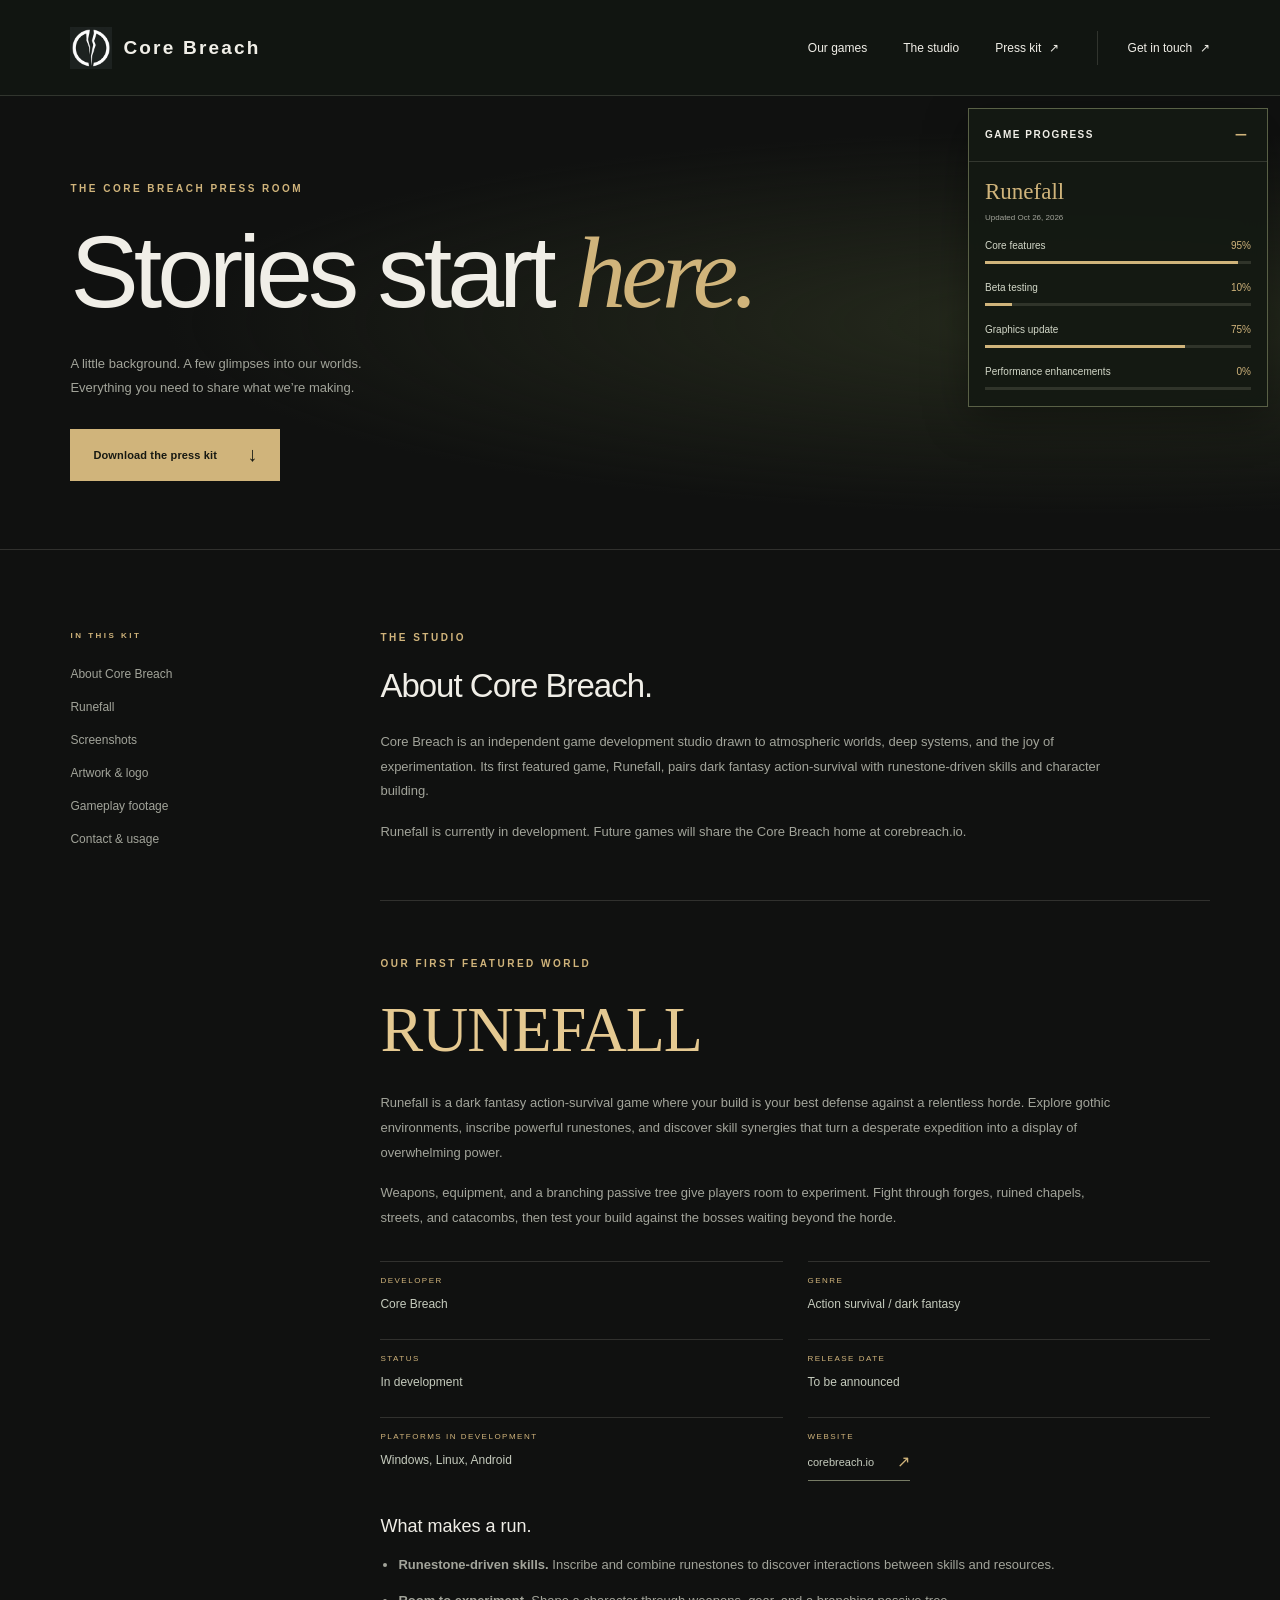
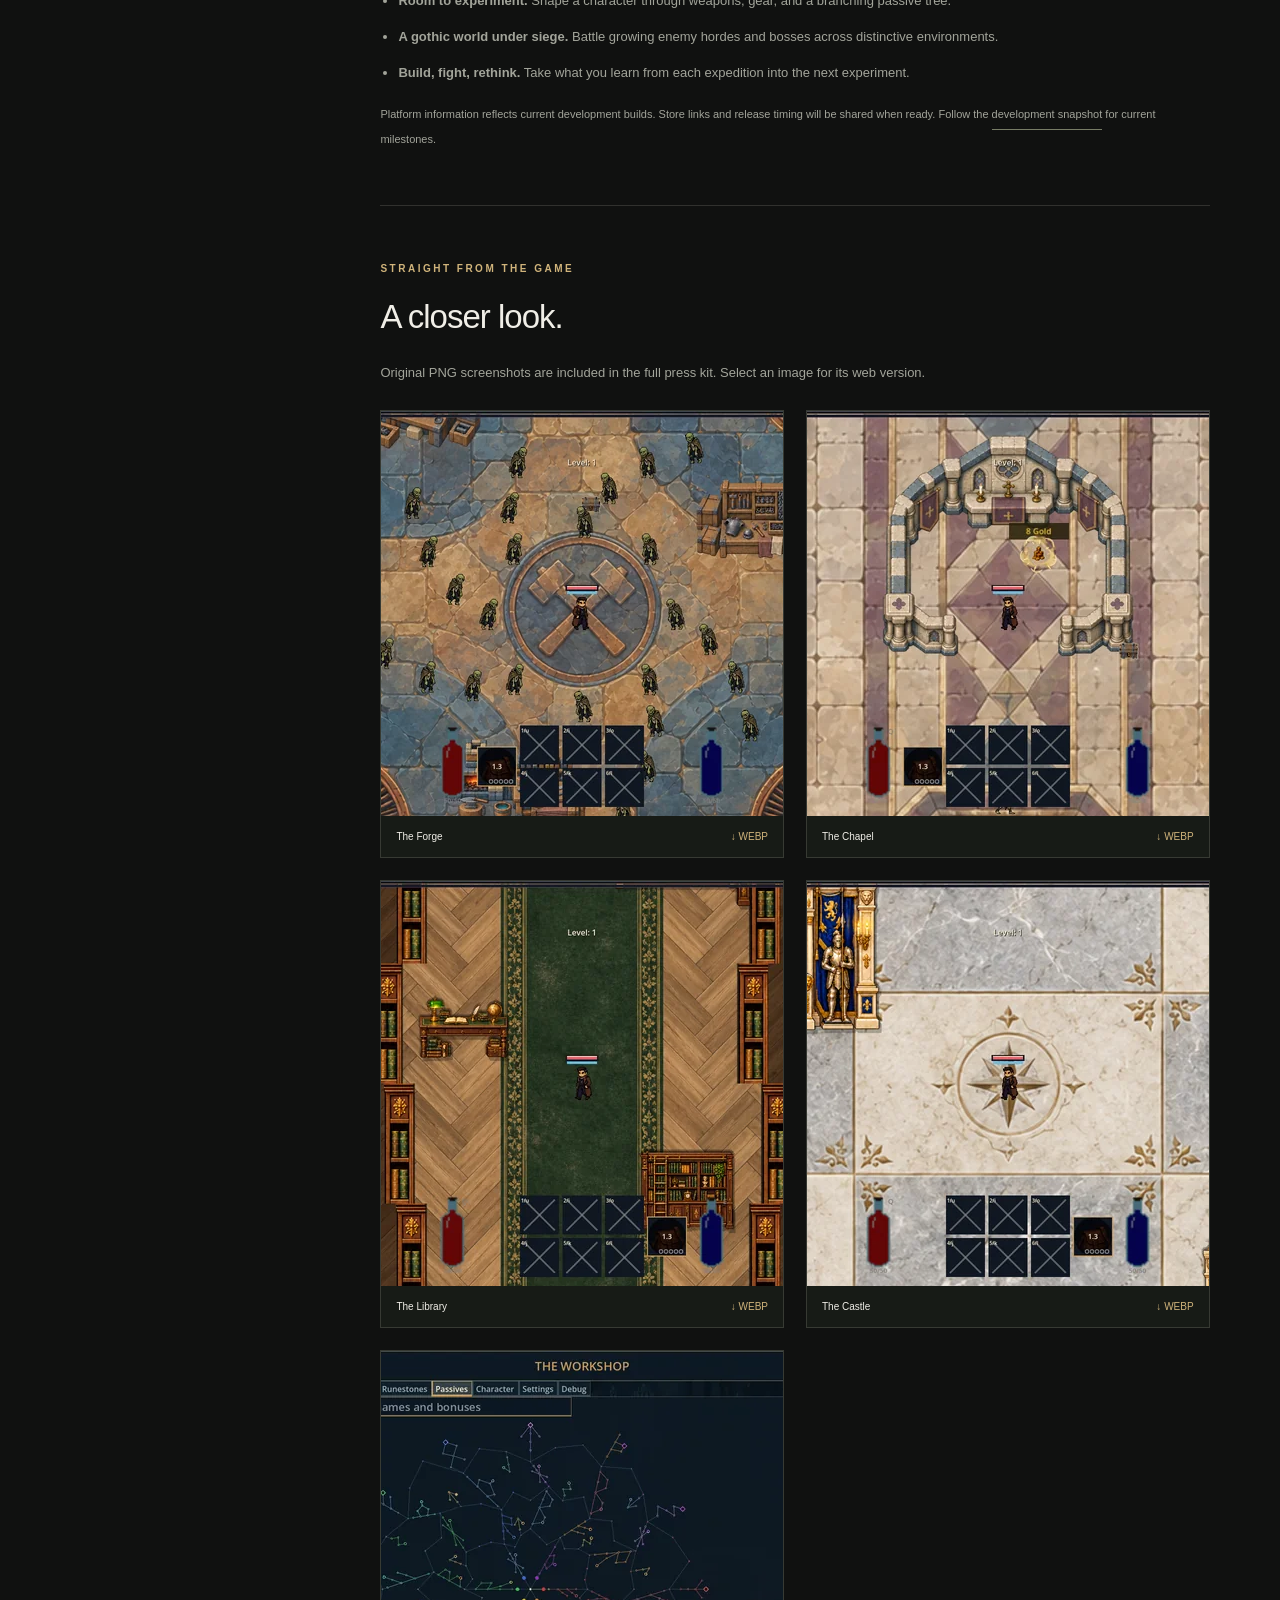
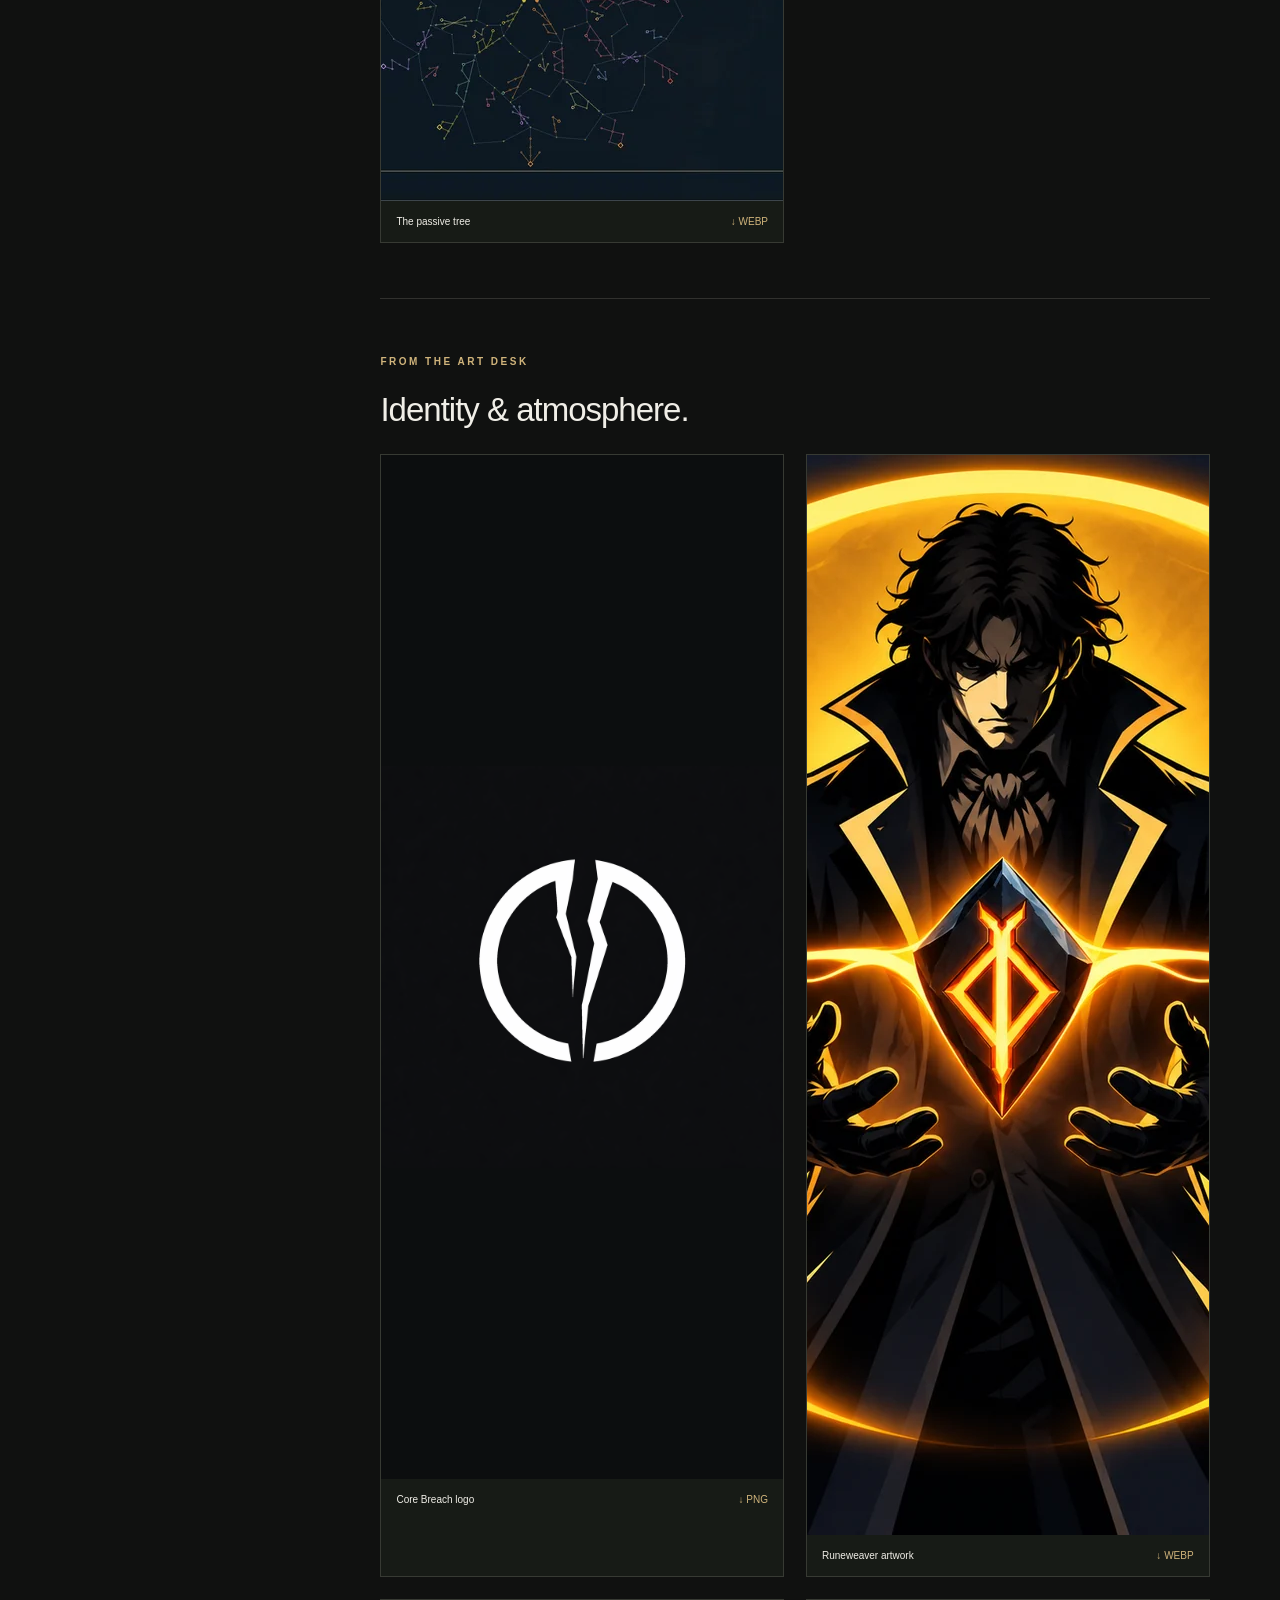
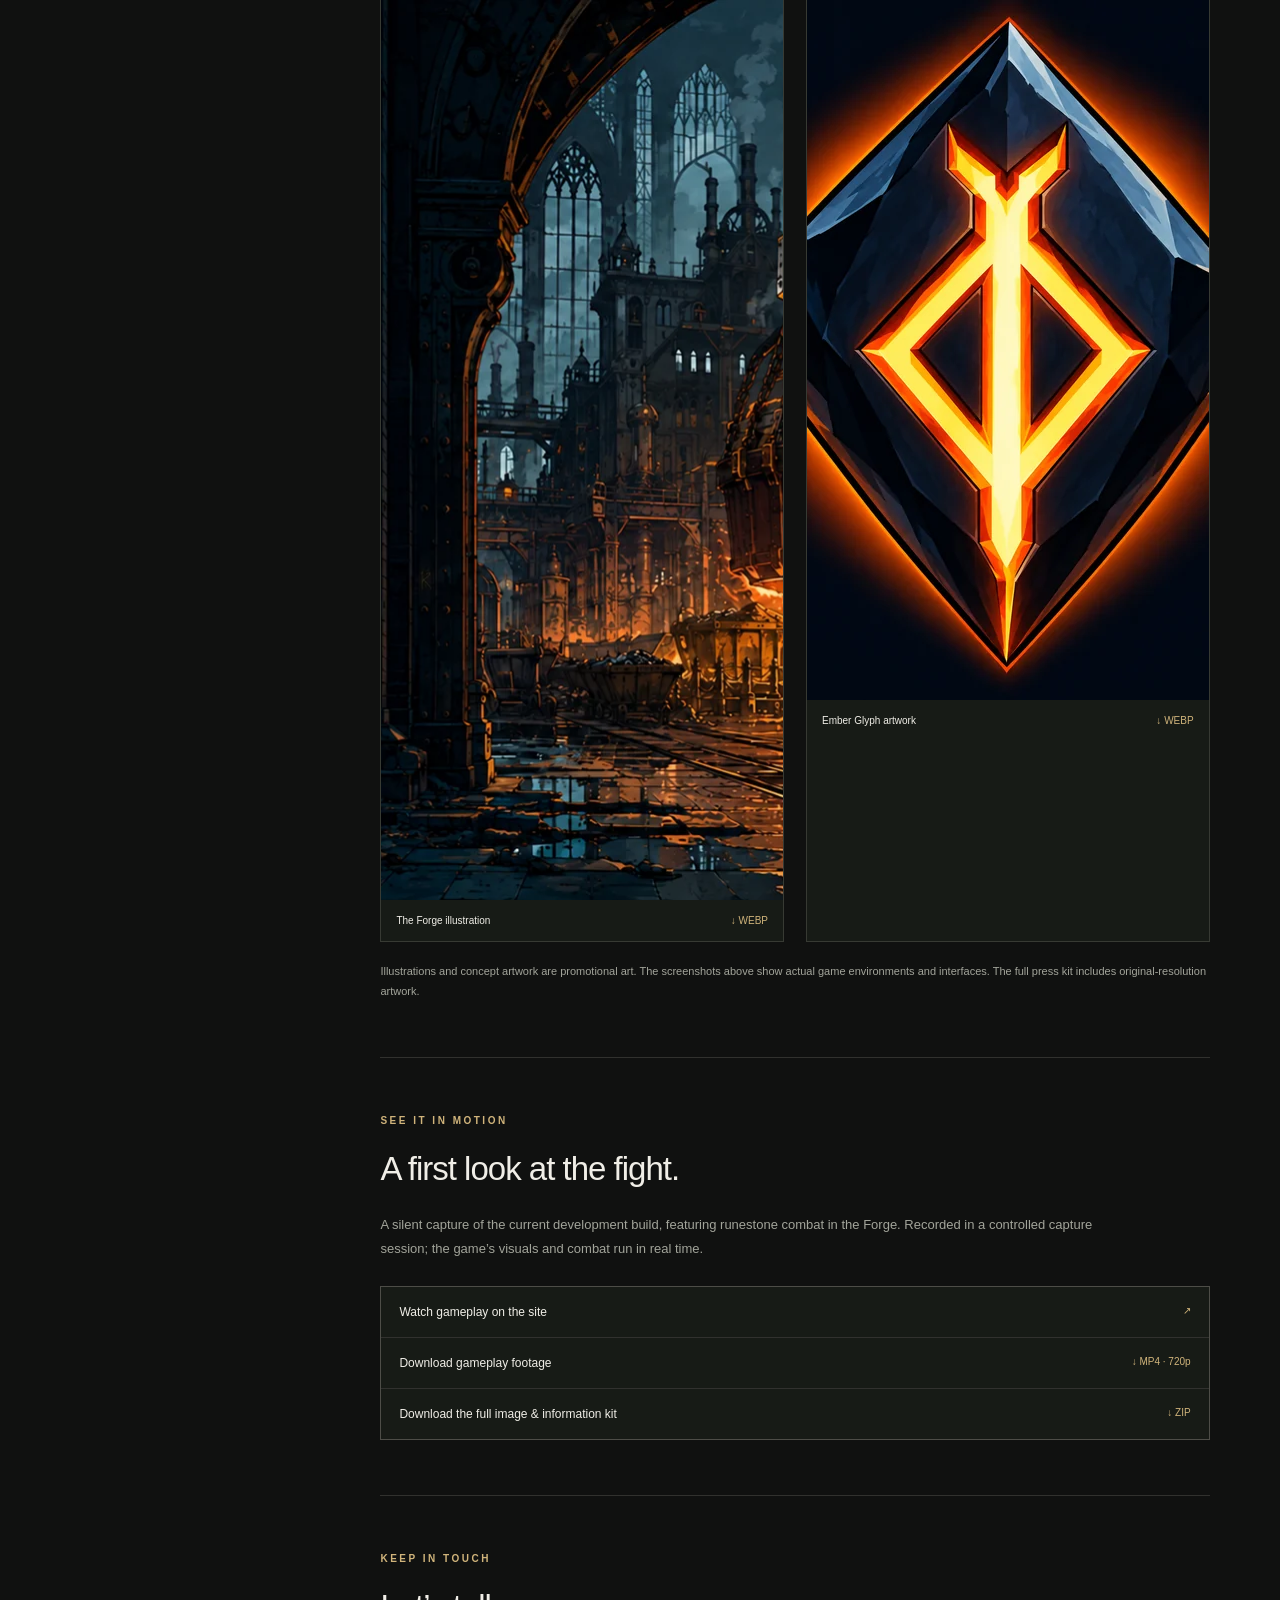
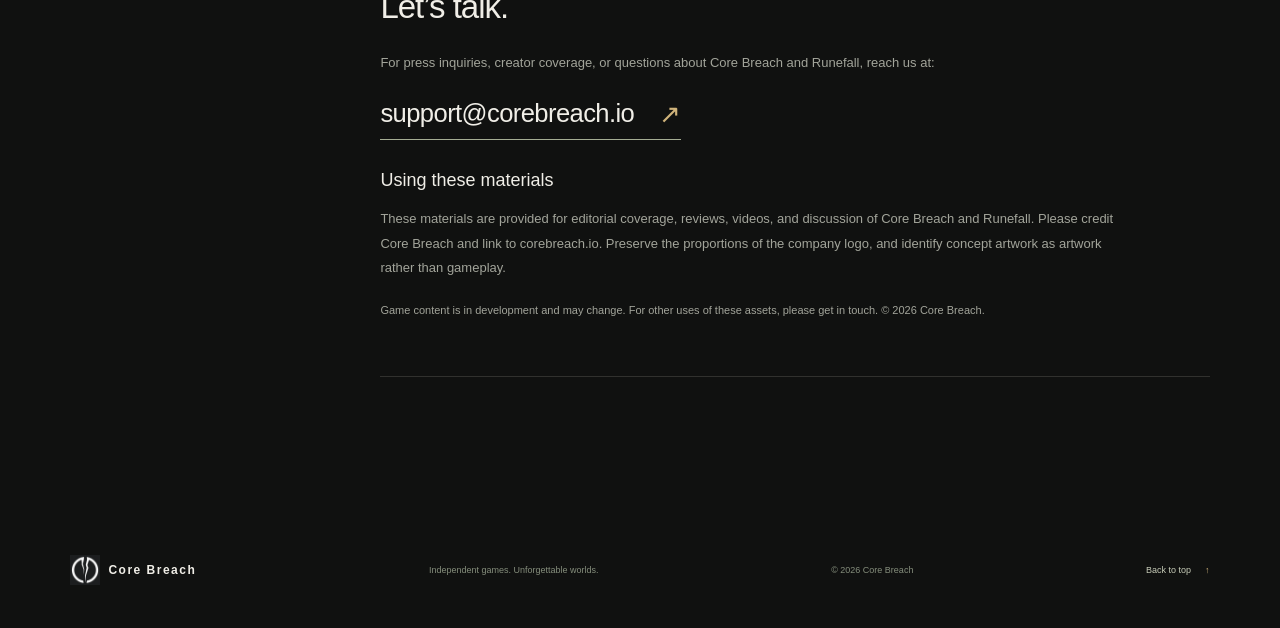
==== commit 6ab64928: "feat: add floating game progress panel and Core Breach branding" ====
--- a/press/index.html
+++ b/press/index.html
@@ -4,33 +4,36 @@
   <meta charset="utf-8">
   <meta name="viewport" content="width=device-width, initial-scale=1">
   <meta name="theme-color" content="#101110">
-  <title>Press room — Corebreach &amp; Runefall</title>
-  <meta name="description" content="Official Corebreach and Runefall press materials: game information, original screenshots, artwork, gameplay footage, and the company logo.">
+  <title>Press room — Core Breach &amp; Runefall</title>
+  <meta name="description" content="Official Core Breach and Runefall press materials: game information, original screenshots, artwork, gameplay footage, and the company logo.">
   <link rel="canonical" href="https://corebreach.io/press/">
   <meta property="og:type" content="website">
-  <meta property="og:title" content="Corebreach & Runefall — Press room">
+  <meta property="og:title" content="Core Breach & Runefall — Press room">
   <meta property="og:description" content="Everything you need to share our story. Download official artwork, screenshots and game information.">
   <meta property="og:image" content="https://corebreach.io/assets/images/social-card.jpg">
   <meta name="twitter:card" content="summary_large_image">
   <link rel="icon" href="../favicon.png" type="image/png">
   <link rel="stylesheet" href="../styles.css">
+  <link rel="stylesheet" href="../progress-panel.css">
   <script src="../site.js" defer></script>
+  <script src="../game-progress.js" defer></script>
+  <script src="../progress-panel.js" defer></script>
 </head>
 <body class="interior">
   <a class="skip-link" href="#main">Skip to content</a>
   <header class="site-header">
-    <a class="brand" href="../" aria-label="Corebreach home"><img src="../assets/images/corebreach-mark.png" width="48" height="48" alt=""><span>COREBREACH</span></a>
+    <a class="brand" href="../" aria-label="Core Breach home"><img src="../assets/images/corebreach-mark.png" width="48" height="48" alt=""><span>Core Breach</span></a>
     <button class="menu-toggle" type="button" aria-expanded="false" aria-controls="main-nav"><span>Menu</span><span class="menu-lines" aria-hidden="true"></span></button>
     <nav id="main-nav" class="main-nav" aria-label="Main navigation"><a href="../#games">Our games</a><a href="../#studio">The studio</a><a href="./" aria-current="page">Press kit <span aria-hidden="true">↗</span></a><a class="nav-contact" href="mailto:support@corebreach.io">Get in touch <span aria-hidden="true">↗</span></a></nav>
   </header>
   <main id="main">
-    <section class="press-hero" aria-labelledby="press-title"><div class="container"><p class="eyebrow section-index">The Corebreach press room</p><h1 id="press-title">Stories start <em>here.</em></h1><p class="body-copy">A little background. A few glimpses into our worlds.<br>Everything you need to share what we’re making.</p><a class="button button-gold" href="../assets/press/corebreach-runefall-press-kit.zip" download>Download the press kit <span aria-hidden="true">↓</span></a></div></section>
+    <section class="press-hero" aria-labelledby="press-title"><div class="container"><p class="eyebrow section-index">The Core Breach press room</p><h1 id="press-title">Stories start <em>here.</em></h1><p class="body-copy">A little background. A few glimpses into our worlds.<br>Everything you need to share what we’re making.</p><a class="button button-gold" href="../assets/press/corebreach-runefall-press-kit.zip" download>Download the press kit <span aria-hidden="true">↓</span></a></div></section>
     <div class="container press-layout">
-      <nav class="press-sidebar" aria-label="Press room sections"><p class="eyebrow">In this kit</p><a href="#studio-info">About Corebreach</a><a href="#runefall-facts">Runefall</a><a href="#screenshots">Screenshots</a><a href="#artwork">Artwork &amp; logo</a><a href="#footage">Gameplay footage</a><a href="#press-contact">Contact &amp; usage</a></nav>
+      <nav class="press-sidebar" aria-label="Press room sections"><p class="eyebrow">In this kit</p><a href="#studio-info">About Core Breach</a><a href="#runefall-facts">Runefall</a><a href="#screenshots">Screenshots</a><a href="#artwork">Artwork &amp; logo</a><a href="#footage">Gameplay footage</a><a href="#press-contact">Contact &amp; usage</a></nav>
       <div class="press-content">
-        <section id="studio-info" aria-labelledby="studio-info-title"><p class="eyebrow section-index">The studio</p><h2 id="studio-info-title">About Corebreach.</h2><p class="body-copy">Corebreach is an independent game development studio drawn to atmospheric worlds, deep systems, and the joy of experimentation. Its first featured game, Runefall, pairs dark fantasy action-survival with runestone-driven skills and character building.</p><p class="body-copy">Runefall is currently in development. Future games will share the Corebreach home at corebreach.io.</p></section>
+        <section id="studio-info" aria-labelledby="studio-info-title"><p class="eyebrow section-index">The studio</p><h2 id="studio-info-title">About Core Breach.</h2><p class="body-copy">Core Breach is an independent game development studio drawn to atmospheric worlds, deep systems, and the joy of experimentation. Its first featured game, Runefall, pairs dark fantasy action-survival with runestone-driven skills and character building.</p><p class="body-copy">Runefall is currently in development. Future games will share the Core Breach home at corebreach.io.</p></section>
         <section id="runefall-facts" aria-labelledby="runefall-press-title"><p class="eyebrow section-index">Our first featured world</p><h2 id="runefall-press-title" class="runefall-wordmark">RUNEFALL</h2><p class="body-copy">Runefall is a dark fantasy action-survival game where your build is your best defense against a relentless horde. Explore gothic environments, inscribe powerful runestones, and discover skill synergies that turn a desperate expedition into a display of overwhelming power.</p><p class="body-copy">Weapons, equipment, and a branching passive tree give players room to experiment. Fight through forges, ruined chapels, streets, and catacombs, then test your build against the bosses waiting beyond the horde.</p>
-          <dl class="facts"><div><dt>Developer</dt><dd>Corebreach</dd></div><div><dt>Genre</dt><dd>Action survival / dark fantasy</dd></div><div><dt>Status</dt><dd>In development</dd></div><div><dt>Release date</dt><dd>To be announced</dd></div><div><dt>Platforms in development</dt><dd>Windows, Linux, Android</dd></div><div><dt>Website</dt><dd><a class="text-link" href="../#runefall">corebreach.io <span aria-hidden="true">↗</span></a></dd></div></dl>
+          <dl class="facts"><div><dt>Developer</dt><dd>Core Breach</dd></div><div><dt>Genre</dt><dd>Action survival / dark fantasy</dd></div><div><dt>Status</dt><dd>In development</dd></div><div><dt>Release date</dt><dd>To be announced</dd></div><div><dt>Platforms in development</dt><dd>Windows, Linux, Android</dd></div><div><dt>Website</dt><dd><a class="text-link" href="../#runefall">corebreach.io <span aria-hidden="true">↗</span></a></dd></div></dl>
           <h3>What makes a run.</h3><ul class="feature-list"><li><strong>Runestone-driven skills.</strong> Inscribe and combine runestones to discover interactions between skills and resources.</li><li><strong>Room to experiment.</strong> Shape a character through weapons, gear, and a branching passive tree.</li><li><strong>A gothic world under siege.</strong> Battle growing enemy hordes and bosses across distinctive environments.</li><li><strong>Build, fight, rethink.</strong> Take what you learn from each expedition into the next experiment.</li></ul>
           <p class="usage-note">Platform information reflects current development builds. Store links and release timing will be shared when ready. Follow the <a class="text-link" href="../#development-title">development snapshot</a> for current milestones.</p>
         </section>
@@ -41,12 +44,12 @@
           <a class="asset-card" href="../assets/images/runefall-castle-gameplay.webp" download><img src="../assets/images/runefall-castle-gameplay-thumb.webp" alt="The Castle environment in Runefall." width="720" height="405" loading="lazy"><span>The Castle <span>↓ WEBP</span></span></a>
           <a class="asset-card" href="../assets/images/runefall-passive-tree.webp" download><img src="../assets/images/runefall-passive-tree-thumb.webp" alt="Runefall's branching passive tree." width="720" height="450" loading="lazy"><span>The passive tree <span>↓ WEBP</span></span></a>
         </div></section>
-        <section id="artwork" aria-labelledby="artwork-title"><p class="eyebrow section-index">From the art desk</p><h2 id="artwork-title">Identity &amp; atmosphere.</h2><div class="press-asset-grid"><a class="asset-card logo-asset" href="../assets/images/corebreach-logo.png" download><img src="../assets/images/corebreach-logo.png" alt="The white Corebreach broken-circle mark on a charcoal background." width="1024" height="1024" loading="lazy"><span>Corebreach logo <span>↓ PNG</span></span></a><a class="asset-card" href="../assets/images/runefall-runeweaver.webp" download><img src="../assets/images/runefall-runeweaver.webp" alt="Runefall Runeweaver character concept artwork with a golden ward and runestone." width="1080" height="1080" loading="lazy"><span>Runeweaver artwork <span>↓ WEBP</span></span></a><a class="asset-card" href="../assets/images/runefall-forge.webp" download><img src="../assets/images/runefall-forge.webp" alt="Illustrated gothic foundry used in Runefall's menu." width="1600" height="900" loading="lazy"><span>The Forge illustration <span>↓ WEBP</span></span></a><a class="asset-card" href="../assets/images/runefall-runestone.webp" download><img src="../assets/images/runefall-runestone.webp" alt="Ember Glyph runestone concept artwork." width="700" height="700" loading="lazy"><span>Ember Glyph artwork <span>↓ WEBP</span></span></a></div><p class="usage-note">Illustrations and concept artwork are promotional art. The screenshots above show actual game environments and interfaces. The full press kit includes original-resolution artwork.</p></section>
+        <section id="artwork" aria-labelledby="artwork-title"><p class="eyebrow section-index">From the art desk</p><h2 id="artwork-title">Identity &amp; atmosphere.</h2><div class="press-asset-grid"><a class="asset-card logo-asset" href="../assets/images/corebreach-logo.png" download><img src="../assets/images/corebreach-logo.png" alt="The white Core Breach broken-circle mark on a charcoal background." width="1024" height="1024" loading="lazy"><span>Core Breach logo <span>↓ PNG</span></span></a><a class="asset-card" href="../assets/images/runefall-runeweaver.webp" download><img src="../assets/images/runefall-runeweaver.webp" alt="Runefall Runeweaver character concept artwork with a golden ward and runestone." width="1080" height="1080" loading="lazy"><span>Runeweaver artwork <span>↓ WEBP</span></span></a><a class="asset-card" href="../assets/images/runefall-forge.webp" download><img src="../assets/images/runefall-forge.webp" alt="Illustrated gothic foundry used in Runefall's menu." width="1600" height="900" loading="lazy"><span>The Forge illustration <span>↓ WEBP</span></span></a><a class="asset-card" href="../assets/images/runefall-runestone.webp" download><img src="../assets/images/runefall-runestone.webp" alt="Ember Glyph runestone concept artwork." width="700" height="700" loading="lazy"><span>Ember Glyph artwork <span>↓ WEBP</span></span></a></div><p class="usage-note">Illustrations and concept artwork are promotional art. The screenshots above show actual game environments and interfaces. The full press kit includes original-resolution artwork.</p></section>
         <section id="footage" aria-labelledby="footage-title"><p class="eyebrow section-index">See it in motion</p><h2 id="footage-title">A first look at the fight.</h2><p class="body-copy">A silent capture of the current development build, featuring runestone combat in the Forge. Recorded in a controlled capture session; the game’s visuals and combat run in real time.</p><div class="press-download-list"><a href="../#gameplay">Watch gameplay on the site <span>↗</span></a><a href="../assets/video/runefall-gameplay.mp4" download>Download gameplay footage <span>↓ MP4 · 720p</span></a><a href="../assets/press/corebreach-runefall-press-kit.zip" download>Download the full image &amp; information kit <span>↓ ZIP</span></a></div></section>
-        <section id="press-contact" aria-labelledby="press-contact-title"><p class="eyebrow section-index">Keep in touch</p><h2 id="press-contact-title">Let’s talk.</h2><p class="body-copy">For press inquiries, creator coverage, or questions about Corebreach and Runefall, reach us at:</p><a class="email-link" href="mailto:support@corebreach.io">support@corebreach.io <span aria-hidden="true">↗</span></a><h3>Using these materials</h3><p class="body-copy">These materials are provided for editorial coverage, reviews, videos, and discussion of Corebreach and Runefall. Please credit Corebreach and link to corebreach.io. Preserve the proportions of the company logo, and identify concept artwork as artwork rather than gameplay.</p><p class="usage-note">Game content is in development and may change. For other uses of these assets, please get in touch. © 2026 Corebreach.</p></section>
+        <section id="press-contact" aria-labelledby="press-contact-title"><p class="eyebrow section-index">Keep in touch</p><h2 id="press-contact-title">Let’s talk.</h2><p class="body-copy">For press inquiries, creator coverage, or questions about Core Breach and Runefall, reach us at:</p><a class="email-link" href="mailto:support@corebreach.io">support@corebreach.io <span aria-hidden="true">↗</span></a><h3>Using these materials</h3><p class="body-copy">These materials are provided for editorial coverage, reviews, videos, and discussion of Core Breach and Runefall. Please credit Core Breach and link to corebreach.io. Preserve the proportions of the company logo, and identify concept artwork as artwork rather than gameplay.</p><p class="usage-note">Game content is in development and may change. For other uses of these assets, please get in touch. © 2026 Core Breach.</p></section>
       </div>
     </div>
   </main>
-  <footer class="site-footer container"><a class="brand footer-brand" href="../"><img src="../assets/images/corebreach-mark.png" width="36" height="36" alt=""><span>COREBREACH</span></a><p>Independent games. Unforgettable worlds.</p><span>© 2026 Corebreach</span><a href="#main" class="back-top">Back to top <span aria-hidden="true">↑</span></a></footer>
+  <footer class="site-footer container"><a class="brand footer-brand" href="../"><img src="../assets/images/corebreach-mark.png" width="36" height="36" alt=""><span>Core Breach</span></a><p>Independent games. Unforgettable worlds.</p><span>© 2026 Core Breach</span><a href="#main" class="back-top">Back to top <span aria-hidden="true">↑</span></a></footer>
 </body>
 </html>
--- a/styles.css
+++ b/styles.css
@@ -1,4 +1,4 @@
-/* Corebreach — charcoal, paper, and a little fire. No external dependencies. */
+/* Core Breach — charcoal, paper, and a little fire. No external dependencies. */
 :root{--bg:#101110;--surface:#181a17;--surface-2:#1e211b;--paper:#f0eee7;--muted:#a2a49a;--gold:#d0b47b;--line:rgba(232,233,214,.15);--max:1280px;--gutter:clamp(24px,5.5vw,88px);color-scheme:dark;font-family:Arial,Helvetica,sans-serif;font-synthesis:none;scroll-behavior:smooth;scroll-padding-top:100px}
 *{box-sizing:border-box}body{margin:0;background:var(--bg);color:var(--paper);-webkit-font-smoothing:antialiased}body.modal-open{overflow:hidden}a{color:inherit;text-decoration:none}button{font:inherit;color:inherit;cursor:pointer}img,video{display:block;max-width:100%}button,a{-webkit-tap-highlight-color:transparent}button{border-radius:0}h1,h2,h3,p{margin:0}button:focus-visible,a:focus-visible,video:focus-visible{outline:2px solid var(--gold);outline-offset:6px}::selection{background:var(--gold);color:var(--bg)}.container{width:calc(100% - var(--gutter)*2);max-width:var(--max);margin-inline:auto}.section-pad{padding-block:112px}.eyebrow{text-transform:uppercase;font-size:10px;line-height:1.5;font-weight:600;letter-spacing:2.5px}.section-index{color:var(--gold);margin-bottom:22px}.small-cross{color:var(--gold);font-size:20px;line-height:1;display:inline-block}.skip-link{position:fixed;top:12px;left:12px;padding:14px;background:var(--gold);color:var(--bg);z-index:30;transform:translateY(-200%)}.skip-link:focus{transform:translateY(0)}
 .site-header{height:96px;padding-inline:var(--gutter);display:flex;align-items:center;justify-content:space-between;border-bottom:1px solid var(--line);position:absolute;top:0;left:0;right:0;z-index:10;background:linear-gradient(180deg,rgba(9,12,12,.75),rgba(9,12,12,.2))}.brand{display:inline-flex;gap:11px;align-items:center;font-size:19px;letter-spacing:2.2px;font-weight:700;white-space:nowrap}.brand img{width:42px;height:42px;mix-blend-mode:screen}.brand-dot{font-size:8px;vertical-align:top;position:relative;top:1px;margin-left:4px}.main-nav{display:flex;align-items:center;gap:36px;font-size:12px}.main-nav>a{padding:10px 0;position:relative}.main-nav>a:after{content:"";position:absolute;bottom:1px;left:0;height:1px;width:0;background:var(--gold);transition:width .2s}.main-nav>a:hover:after{width:100%}.main-nav span{margin-left:4px}.main-nav .nav-contact{border-left:1px solid var(--line);padding-left:30px;margin-left:2px}.main-nav .nav-contact:after{left:30px;max-width:110px}.menu-toggle{display:none}
--- a/progress-panel.css
+++ b/progress-panel.css
@@ -0,0 +1,135 @@
+.progress-panel {
+  position: fixed;
+  z-index: 9;
+  top: var(--progress-panel-top, 108px);
+  right: max(12px, env(safe-area-inset-right));
+  width: min(300px, calc(100vw - 24px));
+  border: 1px solid #596046;
+  background: rgba(20, 25, 19, .97);
+  color: var(--paper);
+  box-shadow: 0 12px 40px rgba(0, 0, 0, .35);
+  backdrop-filter: blur(12px);
+}
+
+.progress-panel-header {
+  display: flex;
+  align-items: center;
+  justify-content: space-between;
+  gap: 16px;
+  min-height: 52px;
+  padding: 4px 4px 4px 16px;
+}
+
+.progress-panel-title {
+  font-size: 10px;
+  line-height: 1.4;
+  font-weight: 600;
+  text-transform: uppercase;
+  letter-spacing: 1.5px;
+}
+
+.progress-panel-toggle {
+  display: grid;
+  place-items: center;
+  flex-shrink: 0;
+  width: 44px;
+  height: 44px;
+  padding: 0;
+  border: 1px solid transparent;
+  background: transparent;
+  color: var(--gold);
+  font-size: 22px;
+  line-height: 1;
+}
+
+.progress-panel-toggle:hover {
+  background: rgba(208, 180, 123, .08);
+  border-color: var(--line);
+}
+
+.progress-panel-content {
+  max-height: max(0px, calc(100dvh - var(--progress-panel-top, 108px) - 66px));
+  overflow-y: auto;
+  overscroll-behavior: contain;
+  scrollbar-width: thin;
+  scrollbar-color: #727b5c transparent;
+}
+
+.progress-panel-content[hidden] { display: none; }
+.progress-panel.is-collapsed { width: 180px; }
+
+.progress-panel-game {
+  padding: 16px;
+  border-top: 1px solid var(--line);
+}
+
+.progress-panel-game-title {
+  font-family: Georgia, 'Times New Roman', serif;
+  font-size: 23px;
+  font-weight: 400;
+  line-height: 1.2;
+  color: var(--gold);
+}
+
+.progress-panel-game-title a:hover { text-decoration: underline; }
+
+.progress-panel-date {
+  display: block;
+  margin-top: 7px;
+  font-size: 8px;
+  color: var(--muted);
+}
+
+.progress-panel-meter { margin-top: 17px; }
+
+.progress-panel-label {
+  display: flex;
+  align-items: baseline;
+  justify-content: space-between;
+  gap: 12px;
+  margin-bottom: 8px;
+  font-size: 10px;
+  line-height: 1.4;
+}
+
+.progress-panel-label label { color: #d3d8c8; }
+.progress-panel-label > span { color: var(--gold); }
+.progress-panel progress { height: 3px; }
+
+@media (max-width: 900px) {
+  .has-progress-panel .hero-content {
+    padding-top: max(205px, calc(var(--progress-panel-reserved-height, 0px) + 128px));
+  }
+
+  .has-progress-panel .hero {
+    min-height: max(720px, calc(var(--progress-panel-reserved-height, 0px) + 600px));
+  }
+
+  .progress-panel-game {
+    display: grid;
+    grid-template-columns: minmax(0, 1fr) minmax(0, 1fr);
+    column-gap: 16px;
+  }
+
+  .progress-panel-game-title, .progress-panel-date { grid-column: 1 / -1; }
+  .progress-panel-label { min-height: 28px; align-items: flex-start; }
+}
+
+@media (max-width: 600px) {
+  .progress-panel { width: min(280px, calc(100vw - 24px)); }
+  .progress-panel-game { padding: 13px 16px 16px; }
+  .progress-panel-game-title { font-size: 21px; }
+  .progress-panel-meter { margin-top: 13px; }
+
+  .has-progress-panel .hero-content {
+    padding-top: max(205px, calc(var(--progress-panel-reserved-height, 0px) + 112px));
+  }
+
+  .has-progress-panel .hero {
+    min-height: max(700px, calc(var(--progress-panel-reserved-height, 0px) + 500px));
+  }
+}
+
+@media print {
+  .progress-panel { display: none; }
+}
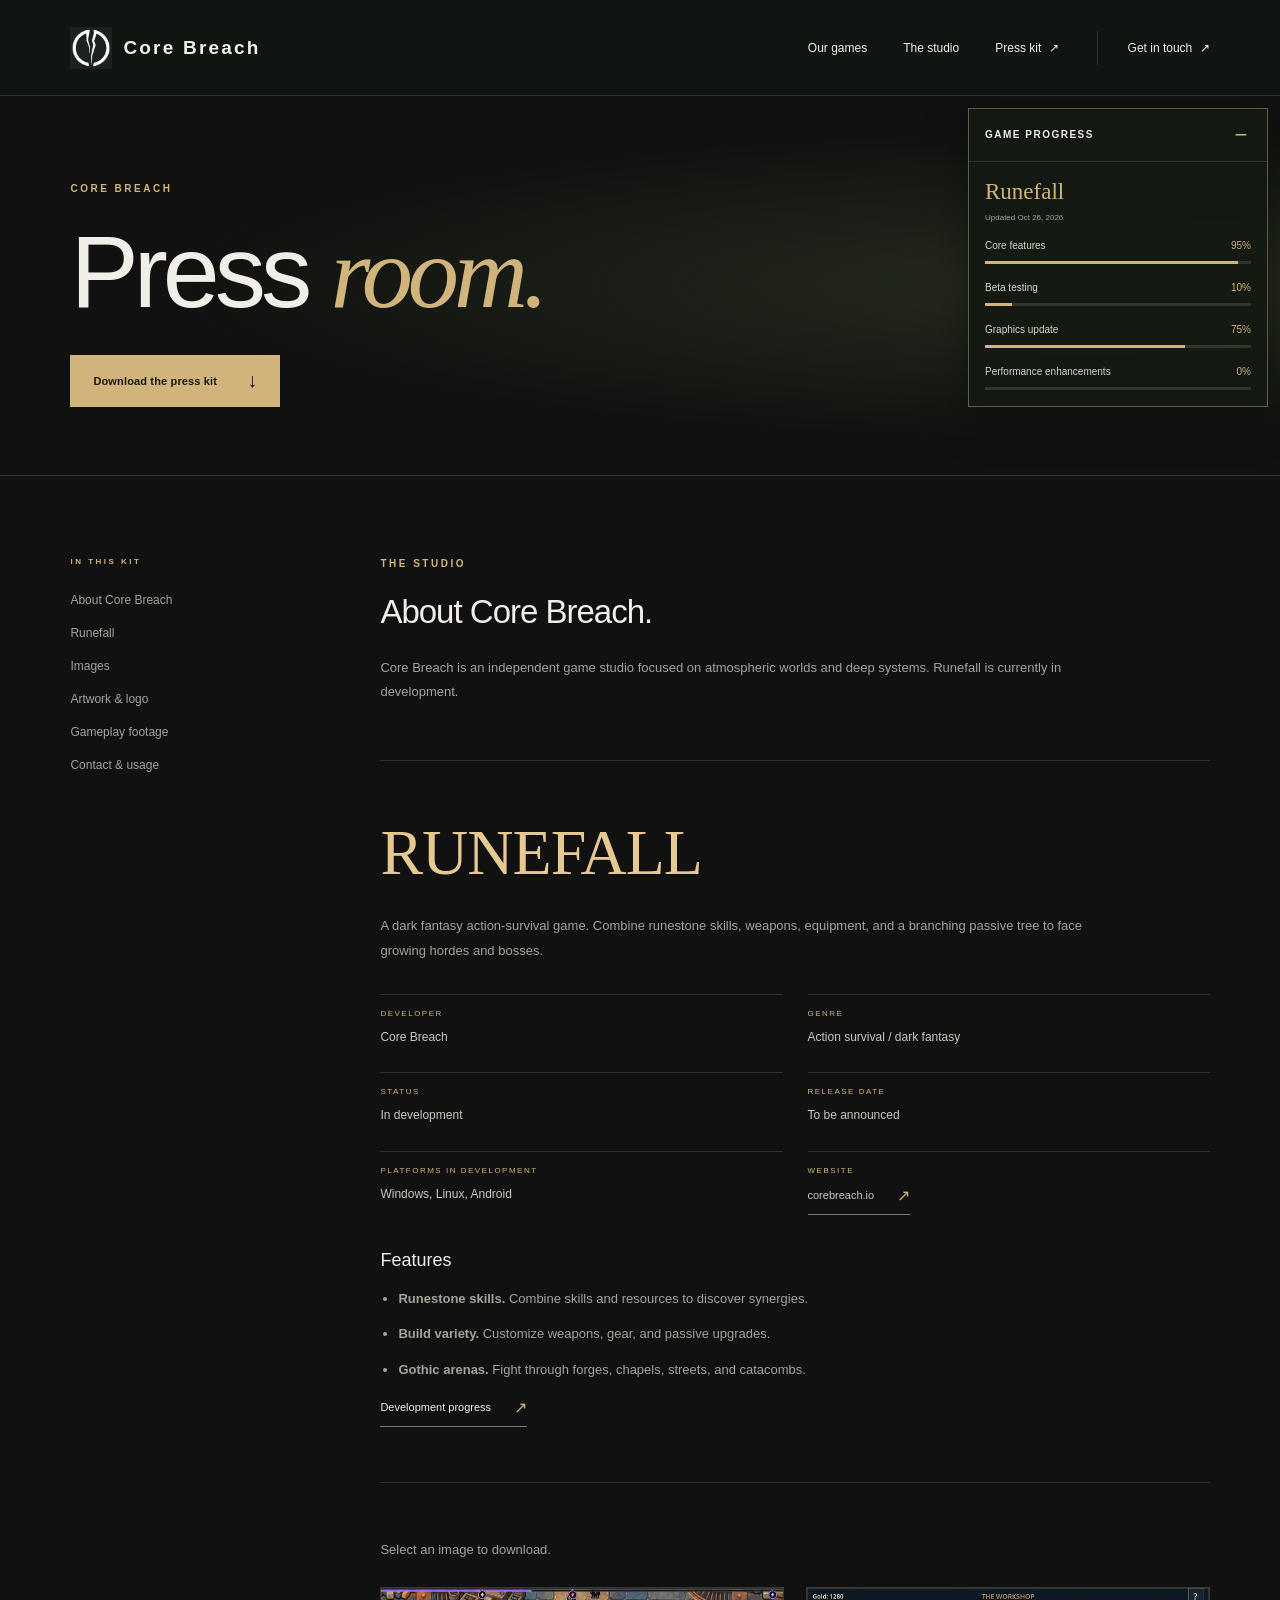
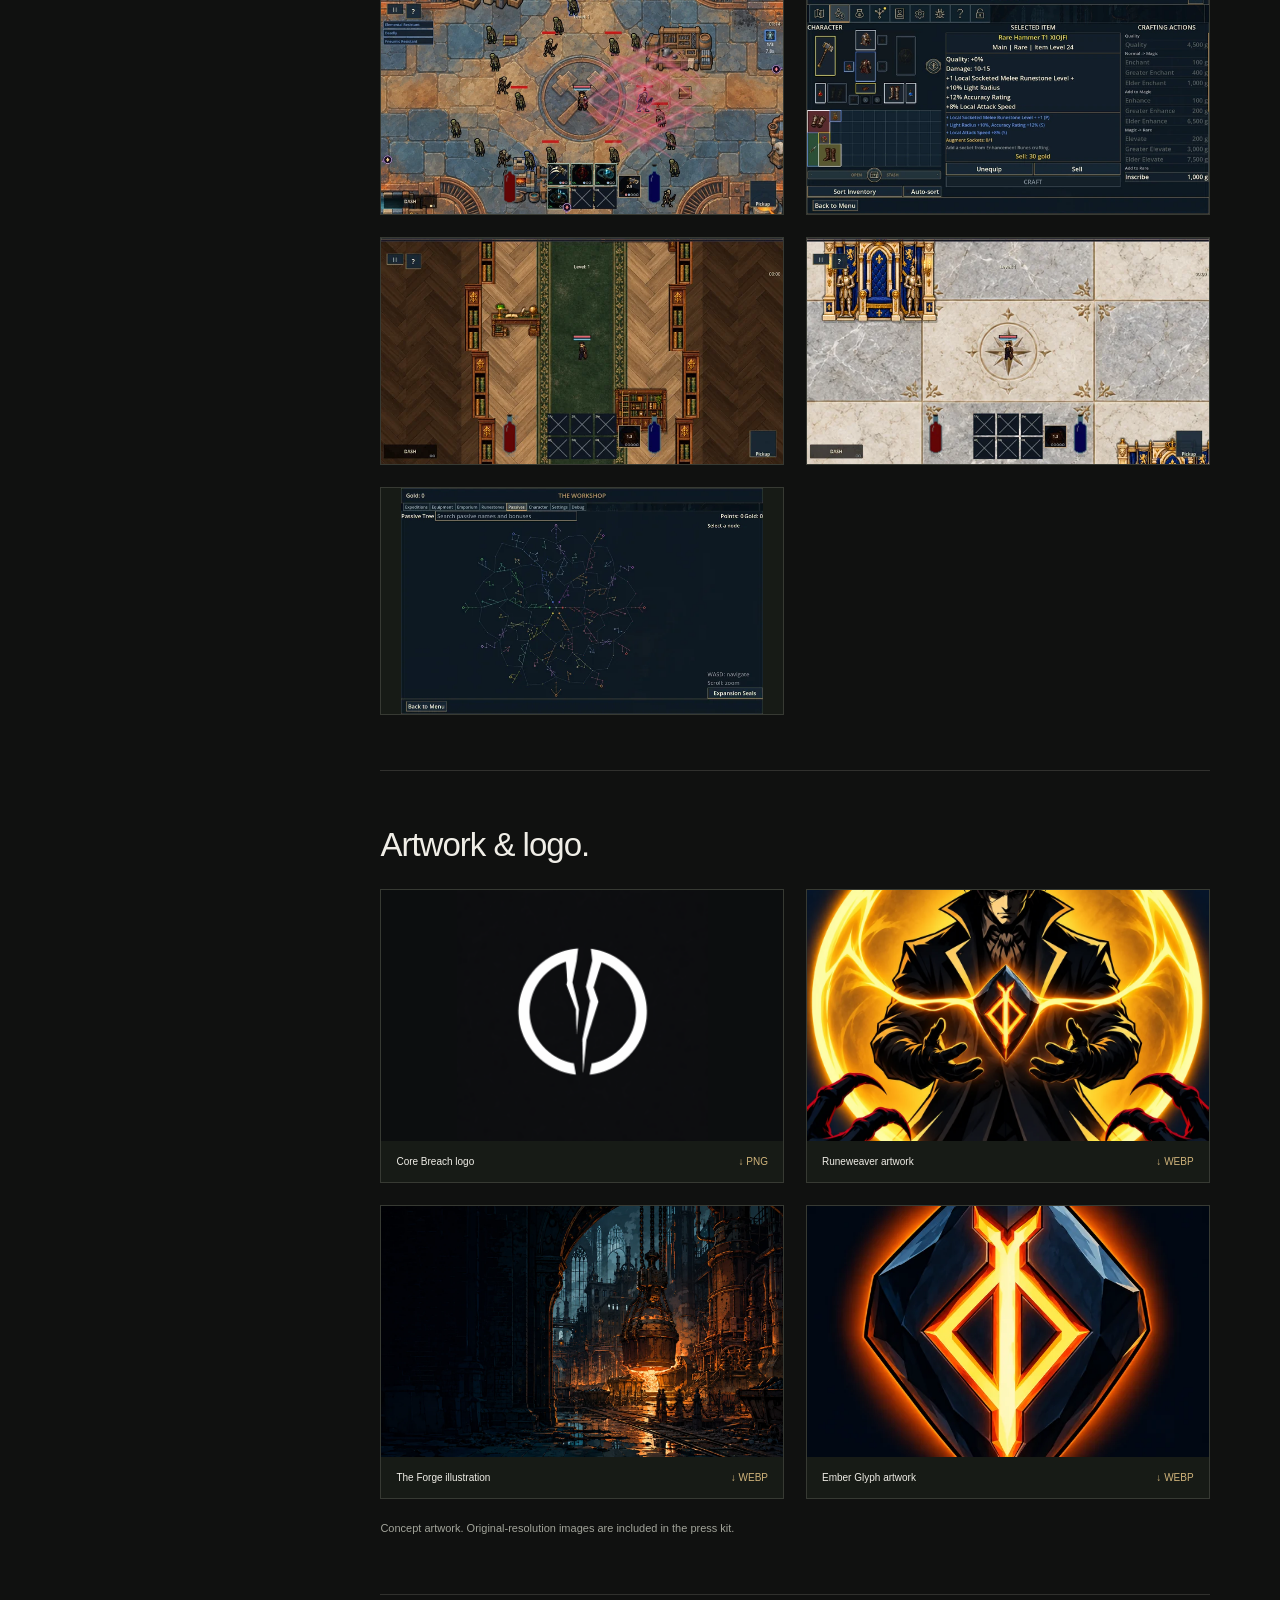
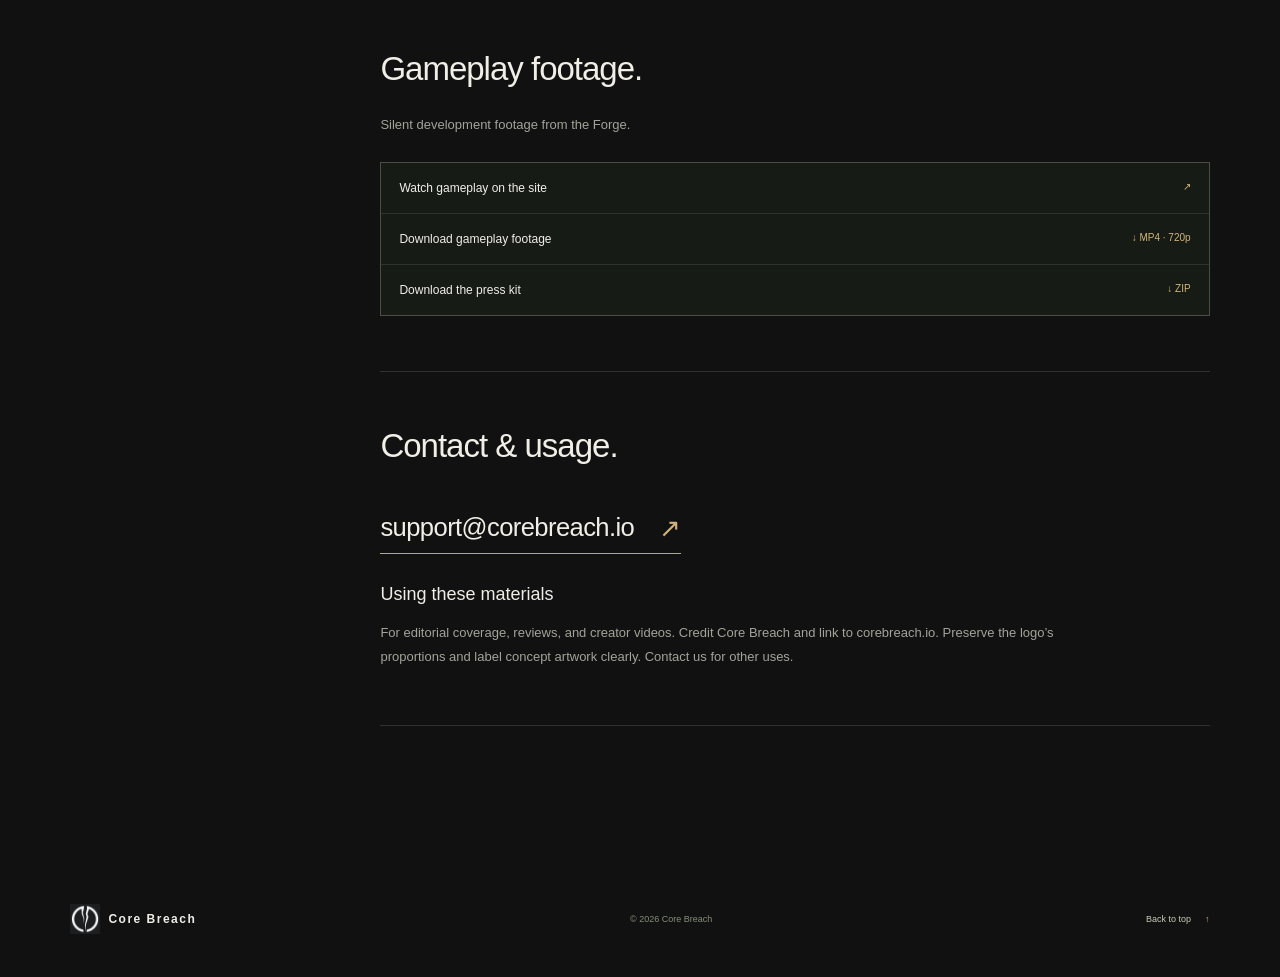
==== commit 9399303a: "Initial site commit" ====
--- a/press/index.html
+++ b/press/index.html
@@ -22,34 +22,34 @@
 <body class="interior">
   <a class="skip-link" href="#main">Skip to content</a>
   <header class="site-header">
-    <a class="brand" href="../" aria-label="Core Breach home"><img src="../assets/images/corebreach-mark.png" width="48" height="48" alt=""><span>Core Breach</span></a>
+    <a class="brand" href="../index.html" aria-label="Core Breach home"><img src="../assets/images/corebreach-mark.png" width="48" height="48" alt=""><span>Core Breach</span></a>
     <button class="menu-toggle" type="button" aria-expanded="false" aria-controls="main-nav"><span>Menu</span><span class="menu-lines" aria-hidden="true"></span></button>
-    <nav id="main-nav" class="main-nav" aria-label="Main navigation"><a href="../#games">Our games</a><a href="../#studio">The studio</a><a href="./" aria-current="page">Press kit <span aria-hidden="true">↗</span></a><a class="nav-contact" href="mailto:support@corebreach.io">Get in touch <span aria-hidden="true">↗</span></a></nav>
+    <nav id="main-nav" class="main-nav" aria-label="Main navigation"><a href="../index.html#games">Our games</a><a href="../index.html#studio">The studio</a><a href="index.html" aria-current="page">Press kit <span aria-hidden="true">↗</span></a><a class="nav-contact" href="mailto:support@corebreach.io">Get in touch <span aria-hidden="true">↗</span></a></nav>
   </header>
   <main id="main">
-    <section class="press-hero" aria-labelledby="press-title"><div class="container"><p class="eyebrow section-index">The Core Breach press room</p><h1 id="press-title">Stories start <em>here.</em></h1><p class="body-copy">A little background. A few glimpses into our worlds.<br>Everything you need to share what we’re making.</p><a class="button button-gold" href="../assets/press/corebreach-runefall-press-kit.zip" download>Download the press kit <span aria-hidden="true">↓</span></a></div></section>
+    <section class="press-hero" aria-labelledby="press-title"><div class="container"><p class="eyebrow section-index">Core Breach</p><h1 id="press-title">Press <em>room.</em></h1><a class="button button-gold" href="../assets/press/corebreach-runefall-press-kit.zip" download>Download the press kit <span aria-hidden="true">↓</span></a></div></section>
     <div class="container press-layout">
-      <nav class="press-sidebar" aria-label="Press room sections"><p class="eyebrow">In this kit</p><a href="#studio-info">About Core Breach</a><a href="#runefall-facts">Runefall</a><a href="#screenshots">Screenshots</a><a href="#artwork">Artwork &amp; logo</a><a href="#footage">Gameplay footage</a><a href="#press-contact">Contact &amp; usage</a></nav>
+      <nav class="press-sidebar" aria-label="Press room sections"><p class="eyebrow">In this kit</p><a href="#studio-info">About Core Breach</a><a href="#runefall-facts">Runefall</a><a href="#screenshots">Images</a><a href="#artwork">Artwork &amp; logo</a><a href="#footage">Gameplay footage</a><a href="#press-contact">Contact &amp; usage</a></nav>
       <div class="press-content">
-        <section id="studio-info" aria-labelledby="studio-info-title"><p class="eyebrow section-index">The studio</p><h2 id="studio-info-title">About Core Breach.</h2><p class="body-copy">Core Breach is an independent game development studio drawn to atmospheric worlds, deep systems, and the joy of experimentation. Its first featured game, Runefall, pairs dark fantasy action-survival with runestone-driven skills and character building.</p><p class="body-copy">Runefall is currently in development. Future games will share the Core Breach home at corebreach.io.</p></section>
-        <section id="runefall-facts" aria-labelledby="runefall-press-title"><p class="eyebrow section-index">Our first featured world</p><h2 id="runefall-press-title" class="runefall-wordmark">RUNEFALL</h2><p class="body-copy">Runefall is a dark fantasy action-survival game where your build is your best defense against a relentless horde. Explore gothic environments, inscribe powerful runestones, and discover skill synergies that turn a desperate expedition into a display of overwhelming power.</p><p class="body-copy">Weapons, equipment, and a branching passive tree give players room to experiment. Fight through forges, ruined chapels, streets, and catacombs, then test your build against the bosses waiting beyond the horde.</p>
-          <dl class="facts"><div><dt>Developer</dt><dd>Core Breach</dd></div><div><dt>Genre</dt><dd>Action survival / dark fantasy</dd></div><div><dt>Status</dt><dd>In development</dd></div><div><dt>Release date</dt><dd>To be announced</dd></div><div><dt>Platforms in development</dt><dd>Windows, Linux, Android</dd></div><div><dt>Website</dt><dd><a class="text-link" href="../#runefall">corebreach.io <span aria-hidden="true">↗</span></a></dd></div></dl>
-          <h3>What makes a run.</h3><ul class="feature-list"><li><strong>Runestone-driven skills.</strong> Inscribe and combine runestones to discover interactions between skills and resources.</li><li><strong>Room to experiment.</strong> Shape a character through weapons, gear, and a branching passive tree.</li><li><strong>A gothic world under siege.</strong> Battle growing enemy hordes and bosses across distinctive environments.</li><li><strong>Build, fight, rethink.</strong> Take what you learn from each expedition into the next experiment.</li></ul>
-          <p class="usage-note">Platform information reflects current development builds. Store links and release timing will be shared when ready. Follow the <a class="text-link" href="../#development-title">development snapshot</a> for current milestones.</p>
+        <section id="studio-info" aria-labelledby="studio-info-title"><p class="eyebrow section-index">The studio</p><h2 id="studio-info-title">About Core Breach.</h2><p class="body-copy">Core Breach is an independent game studio focused on atmospheric worlds and deep systems. Runefall is currently in development.</p></section>
+        <section id="runefall-facts" aria-labelledby="runefall-press-title"><h2 id="runefall-press-title" class="runefall-wordmark">RUNEFALL</h2><p class="body-copy">A dark fantasy action-survival game. Combine runestone skills, weapons, equipment, and a branching passive tree to face growing hordes and bosses.</p>
+          <dl class="facts"><div><dt>Developer</dt><dd>Core Breach</dd></div><div><dt>Genre</dt><dd>Action survival / dark fantasy</dd></div><div><dt>Status</dt><dd>In development</dd></div><div><dt>Release date</dt><dd>To be announced</dd></div><div><dt>Platforms in development</dt><dd>Windows, Linux, Android</dd></div><div><dt>Website</dt><dd><a class="text-link" href="../index.html#runefall">corebreach.io <span aria-hidden="true">↗</span></a></dd></div></dl>
+          <h3>Features</h3><ul class="feature-list"><li><strong>Runestone skills.</strong> Combine skills and resources to discover synergies.</li><li><strong>Build variety.</strong> Customize weapons, gear, and passive upgrades.</li><li><strong>Gothic arenas.</strong> Fight through forges, chapels, streets, and catacombs.</li></ul>
+          <a class="text-link" href="../index.html#development-title">Development progress <span aria-hidden="true">↗</span></a>
         </section>
-        <section id="screenshots" aria-labelledby="screenshots-title"><p class="eyebrow section-index">Straight from the game</p><h2 id="screenshots-title">A closer look.</h2><p class="body-copy">Original PNG screenshots are included in the full press kit. Select an image for its web version.</p><div class="press-asset-grid">
-          <a class="asset-card" href="../assets/images/runefall-forge-gameplay.webp" download><img src="../assets/images/runefall-forge-gameplay-thumb.webp" alt="The hunter surrounded by the undead in the Forge." width="720" height="405" loading="lazy"><span>The Forge <span>↓ WEBP</span></span></a>
-          <a class="asset-card" href="../assets/images/runefall-chapel-gameplay.webp" download><img src="../assets/images/runefall-chapel-gameplay-thumb.webp" alt="Development gameplay inside the Chapel." width="720" height="405" loading="lazy"><span>The Chapel <span>↓ WEBP</span></span></a>
-          <a class="asset-card" href="../assets/images/runefall-library-gameplay.webp" download><img src="../assets/images/runefall-library-gameplay-thumb.webp" alt="The Library environment in Runefall." width="720" height="405" loading="lazy"><span>The Library <span>↓ WEBP</span></span></a>
-          <a class="asset-card" href="../assets/images/runefall-castle-gameplay.webp" download><img src="../assets/images/runefall-castle-gameplay-thumb.webp" alt="The Castle environment in Runefall." width="720" height="405" loading="lazy"><span>The Castle <span>↓ WEBP</span></span></a>
-          <a class="asset-card" href="../assets/images/runefall-passive-tree.webp" download><img src="../assets/images/runefall-passive-tree-thumb.webp" alt="Runefall's branching passive tree." width="720" height="450" loading="lazy"><span>The passive tree <span>↓ WEBP</span></span></a>
+        <section id="screenshots" aria-labelledby="screenshots-title"><h2 id="screenshots-title" class="visually-hidden">Runefall images</h2><p class="body-copy">Select an image to download.</p><div class="press-asset-grid">
+          <a class="asset-card" href="../assets/press/screenshots/runefall-forge.png" download aria-label="Download the Forge gameplay image"><img src="../assets/images/runefall-forge-gameplay-thumb.webp" alt="Forge combat with four skills and expansions equipped to skills, the autoattack, and the dash." width="720" height="405" loading="lazy"></a>
+          <a class="asset-card" href="../assets/press/screenshots/runefall-inventory.png" download aria-label="Download the inventory and paper-doll image"><img src="../assets/images/runefall-inventory-thumb.webp" alt="Inventory and paper doll with normal, magic, and rare gear alongside empty slots." width="720" height="405" loading="lazy"></a>
+          <a class="asset-card" href="../assets/images/runefall-library-gameplay.webp" download aria-label="Download the Library gameplay image"><img src="../assets/images/runefall-library-gameplay-thumb.webp" alt="The Library environment in Runefall." width="720" height="405" loading="lazy"></a>
+          <a class="asset-card" href="../assets/images/runefall-castle-gameplay.webp" download aria-label="Download the Castle gameplay image"><img src="../assets/images/runefall-castle-gameplay-thumb.webp" alt="The Castle environment in Runefall." width="720" height="405" loading="lazy"></a>
+          <a class="asset-card" href="../assets/images/runefall-passive-tree.webp" download aria-label="Download the passive-tree image"><img src="../assets/images/runefall-passive-tree-thumb.webp" alt="Runefall's branching passive tree." width="720" height="450" loading="lazy"></a>
         </div></section>
-        <section id="artwork" aria-labelledby="artwork-title"><p class="eyebrow section-index">From the art desk</p><h2 id="artwork-title">Identity &amp; atmosphere.</h2><div class="press-asset-grid"><a class="asset-card logo-asset" href="../assets/images/corebreach-logo.png" download><img src="../assets/images/corebreach-logo.png" alt="The white Core Breach broken-circle mark on a charcoal background." width="1024" height="1024" loading="lazy"><span>Core Breach logo <span>↓ PNG</span></span></a><a class="asset-card" href="../assets/images/runefall-runeweaver.webp" download><img src="../assets/images/runefall-runeweaver.webp" alt="Runefall Runeweaver character concept artwork with a golden ward and runestone." width="1080" height="1080" loading="lazy"><span>Runeweaver artwork <span>↓ WEBP</span></span></a><a class="asset-card" href="../assets/images/runefall-forge.webp" download><img src="../assets/images/runefall-forge.webp" alt="Illustrated gothic foundry used in Runefall's menu." width="1600" height="900" loading="lazy"><span>The Forge illustration <span>↓ WEBP</span></span></a><a class="asset-card" href="../assets/images/runefall-runestone.webp" download><img src="../assets/images/runefall-runestone.webp" alt="Ember Glyph runestone concept artwork." width="700" height="700" loading="lazy"><span>Ember Glyph artwork <span>↓ WEBP</span></span></a></div><p class="usage-note">Illustrations and concept artwork are promotional art. The screenshots above show actual game environments and interfaces. The full press kit includes original-resolution artwork.</p></section>
-        <section id="footage" aria-labelledby="footage-title"><p class="eyebrow section-index">See it in motion</p><h2 id="footage-title">A first look at the fight.</h2><p class="body-copy">A silent capture of the current development build, featuring runestone combat in the Forge. Recorded in a controlled capture session; the game’s visuals and combat run in real time.</p><div class="press-download-list"><a href="../#gameplay">Watch gameplay on the site <span>↗</span></a><a href="../assets/video/runefall-gameplay.mp4" download>Download gameplay footage <span>↓ MP4 · 720p</span></a><a href="../assets/press/corebreach-runefall-press-kit.zip" download>Download the full image &amp; information kit <span>↓ ZIP</span></a></div></section>
-        <section id="press-contact" aria-labelledby="press-contact-title"><p class="eyebrow section-index">Keep in touch</p><h2 id="press-contact-title">Let’s talk.</h2><p class="body-copy">For press inquiries, creator coverage, or questions about Core Breach and Runefall, reach us at:</p><a class="email-link" href="mailto:support@corebreach.io">support@corebreach.io <span aria-hidden="true">↗</span></a><h3>Using these materials</h3><p class="body-copy">These materials are provided for editorial coverage, reviews, videos, and discussion of Core Breach and Runefall. Please credit Core Breach and link to corebreach.io. Preserve the proportions of the company logo, and identify concept artwork as artwork rather than gameplay.</p><p class="usage-note">Game content is in development and may change. For other uses of these assets, please get in touch. © 2026 Core Breach.</p></section>
+        <section id="artwork" aria-labelledby="artwork-title"><h2 id="artwork-title">Artwork &amp; logo.</h2><div class="press-asset-grid"><a class="asset-card logo-asset" href="../assets/images/corebreach-logo.png" download><img src="../assets/images/corebreach-logo.png" alt="The white Core Breach broken-circle mark on a charcoal background." width="1024" height="1024" loading="lazy"><span>Core Breach logo <span>↓ PNG</span></span></a><a class="asset-card" href="../assets/images/runefall-runeweaver.webp" download><img src="../assets/images/runefall-runeweaver.webp" alt="Runefall Runeweaver character concept artwork with a golden ward and runestone." width="1080" height="1080" loading="lazy"><span>Runeweaver artwork <span>↓ WEBP</span></span></a><a class="asset-card" href="../assets/images/runefall-forge.webp" download><img src="../assets/images/runefall-forge.webp" alt="Illustrated gothic foundry used in Runefall's menu." width="1600" height="900" loading="lazy"><span>The Forge illustration <span>↓ WEBP</span></span></a><a class="asset-card" href="../assets/images/runefall-runestone.webp" download><img src="../assets/images/runefall-runestone.webp" alt="Ember Glyph runestone concept artwork." width="700" height="700" loading="lazy"><span>Ember Glyph artwork <span>↓ WEBP</span></span></a></div><p class="usage-note">Concept artwork. Original-resolution images are included in the press kit.</p></section>
+        <section id="footage" aria-labelledby="footage-title"><h2 id="footage-title">Gameplay footage.</h2><p class="body-copy">Silent development footage from the Forge.</p><div class="press-download-list"><a href="../index.html#gameplay">Watch gameplay on the site <span>↗</span></a><a href="../assets/video/runefall-gameplay.mp4" download>Download gameplay footage <span>↓ MP4 · 720p</span></a><a href="../assets/press/corebreach-runefall-press-kit.zip" download>Download the press kit <span>↓ ZIP</span></a></div></section>
+        <section id="press-contact" aria-labelledby="press-contact-title"><h2 id="press-contact-title">Contact &amp; usage.</h2><a class="email-link" href="mailto:support@corebreach.io">support@corebreach.io <span aria-hidden="true">↗</span></a><h3>Using these materials</h3><p class="body-copy">For editorial coverage, reviews, and creator videos. Credit Core Breach and link to corebreach.io. Preserve the logo’s proportions and label concept artwork clearly. Contact us for other uses.</p></section>
       </div>
     </div>
   </main>
-  <footer class="site-footer container"><a class="brand footer-brand" href="../"><img src="../assets/images/corebreach-mark.png" width="36" height="36" alt=""><span>Core Breach</span></a><p>Independent games. Unforgettable worlds.</p><span>© 2026 Core Breach</span><a href="#main" class="back-top">Back to top <span aria-hidden="true">↑</span></a></footer>
+  <footer class="site-footer container"><a class="brand footer-brand" href="../index.html"><img src="../assets/images/corebreach-mark.png" width="36" height="36" alt=""><span>Core Breach</span></a><span>© 2026 Core Breach</span><a href="#main" class="back-top">Back to top <span aria-hidden="true">↑</span></a></footer>
 </body>
 </html>
--- a/styles.css
+++ b/styles.css
@@ -6,15 +6,19 @@
 .studio-strip{min-height:98px;border-block:1px solid var(--line);display:flex;align-items:center;justify-content:center;gap:clamp(25px,4.4vw,75px);font-size:clamp(14px,1.5vw,22px);letter-spacing:-.4px;color:#a7ab9f;padding:24px var(--gutter);background:#151713}.strip-symbol{font-size:22px;color:#737e5d}.studio-strip>span:last-child{color:var(--paper)}
 .section-heading{display:flex;align-items:flex-end;justify-content:space-between;gap:30px;margin-bottom:50px}.section-heading h2{font-size:clamp(32px,3.5vw,51px);letter-spacing:-2px;font-weight:400;line-height:1.15}.section-heading>p{font-size:12px;line-height:1.7;color:var(--muted);max-width:240px;padding-bottom:3px}.games-section{padding-bottom:80px}.game-feature{display:grid;grid-template-columns:1fr 1fr;background:#191c17;border:1px solid var(--line)}.game-art{position:relative;overflow:hidden;min-height:620px}.game-art>img{height:100%;width:100%;object-fit:cover;object-position:50% 44%;transition:transform .8s}.game-art:hover>img{transform:scale(1.025)}.game-art:after{content:"";position:absolute;inset:0;background:linear-gradient(0deg,rgba(7,11,14,.75),transparent 30%),linear-gradient(90deg,transparent 80%,rgba(25,28,23,.3))}.art-label{position:absolute;z-index:1;bottom:27px;left:30px;color:#e5d6af;font-size:8px;text-transform:uppercase;letter-spacing:2.6px}.game-art-corner{position:absolute;top:22px;left:22px;right:22px;z-index:1;font-size:20px;line-height:1;display:flex;justify-content:space-between;writing-mode:vertical-rl;color:rgba(255,255,255,.4);height:calc(100% - 44px);pointer-events:none}.game-story{padding:clamp(30px,4.3vw,66px) clamp(28px,4.1vw,64px);align-self:center}.status{display:inline-flex;gap:8px;align-items:center;text-transform:uppercase;font-size:8px;letter-spacing:1.5px;color:#cfba8d;padding:9px 11px;border:1px solid #61563c;background:rgba(208,180,123,.04)}.status .live-dot{width:4px;height:4px}.runefall-wordmark{font-family:Georgia,'Times New Roman',serif;font-size:clamp(42px,4.6vw,73px);font-weight:400;letter-spacing:-2px;color:#e5c991;line-height:1.15;margin-top:22px}.game-tagline{font-size:24px;font-weight:400;line-height:1.28;letter-spacing:-.4px;margin:18px 0 24px}.body-copy{font-size:13px;line-height:1.9;color:var(--muted);max-width:560px}.body-copy+.body-copy{margin-top:16px}.game-tags{display:flex;flex-wrap:wrap;gap:8px;margin:24px 0 32px}.game-tags span{padding:6px 9px;font-size:8px;border:1px solid #454738;color:#c2c5b2}.game-actions{display:flex;gap:25px;align-items:center;flex-wrap:wrap}.game-actions .button{gap:13px;min-height:46px;padding-inline:16px;font-size:10px}.play-triangle{width:0;height:0;border-top:5px solid transparent;border-bottom:5px solid transparent;border-left:7px solid currentColor;display:inline-block;flex-shrink:0}.text-link{display:inline-flex;align-items:center;gap:23px;font-size:11px;line-height:1.5;border-bottom:1px solid #777c65;padding-bottom:6px}.text-link span{font-size:16px;color:var(--gold)}.text-link:hover{color:var(--gold);border-color:var(--gold)}
 .development{display:grid;grid-template-columns:.95fr 1.5fr;gap:70px;padding:42px 0 0}.development-intro .eyebrow{font-size:8px;letter-spacing:2px;color:var(--gold);margin-bottom:10px}.development h3{font-size:24px;font-weight:400;letter-spacing:-.5px}.development-intro>p:not(.eyebrow){font-size:12px;color:var(--muted);margin:11px 0 20px}.snapshot-date{font-size:8px;color:#959b8b;display:flex;gap:8px;align-items:center}.snapshot-date>span{color:#737c63}.progress-grid{display:grid;grid-template-columns:1fr 1fr;gap:26px 34px;align-self:center}.progress-label{display:flex;align-items:center;justify-content:space-between;gap:14px;margin-bottom:13px}.progress-label label{font-size:10px;color:#cccec3}.progress-label>span{font-size:23px;font-family:Georgia,serif;color:var(--gold)}.percent{font-family:Arial,sans-serif;font-size:10px;margin-left:2px;color:#aaa58d}progress{display:block;appearance:none;-webkit-appearance:none;width:100%;height:3px;border:0;border-radius:0;background:#30342a;overflow:hidden;color:var(--gold)}progress::-webkit-progress-bar{background:#30342a}progress::-webkit-progress-value{background:var(--gold)}progress::-moz-progress-bar{background:var(--gold)}
-.gameplay-section{background:#151713;border-block:1px solid var(--line)}.subtle-label{font-size:9px;display:flex;align-items:center;gap:8px;color:var(--muted);padding-bottom:4px}.video-frame{position:relative;border:1px solid #494a38;background:#080b0b;isolation:isolate;aspect-ratio:16/9;overflow:hidden}.video-frame video{width:100%;height:100%;object-fit:contain}.video-cover{position:absolute;inset:0;width:100%;border:0;background:linear-gradient(0deg,rgba(4,8,8,.78),rgba(4,8,8,.05) 55%,rgba(4,8,8,.15));display:flex;flex-direction:column;align-items:center;justify-content:center;gap:20px}.video-cover[hidden]{display:none}.video-play{display:grid;place-items:center;border:1px solid rgba(240,238,231,.6);width:76px;height:76px;border-radius:50%;background:rgba(16,17,16,.3);backdrop-filter:blur(8px);transition:transform .2s,background .2s}.video-play .play-triangle{border-top-width:8px;border-bottom-width:8px;border-left-width:12px;margin-left:4px}.video-cover:hover .video-play{transform:scale(1.08);background:var(--gold);color:var(--bg)}.video-cover-title{font-family:Georgia,serif;font-size:40px;letter-spacing:-1px;text-shadow:0 2px 20px #000}.video-cover-meta{font-size:9px;letter-spacing:1.3px;position:absolute;bottom:28px;text-transform:uppercase;display:flex;gap:10px}.video-corner{position:absolute;pointer-events:none;top:22px;right:24px;display:flex;gap:7px;align-items:center;font-size:8px;letter-spacing:2px;text-shadow:0 1px 3px black}.video-corner span{height:4px;width:4px;border-radius:50%;background:#d0b47b}.video-frame.is-playing .video-corner{display:none}.video-caption{display:flex;justify-content:space-between;gap:15px;margin-top:17px;align-items:center}.video-caption p{font-size:12px;color:#deded2}.video-caption>span{font-size:8px;color:#949c8c}.game-pillars{display:grid;grid-template-columns:repeat(3,1fr);gap:45px;padding:62px 0 68px;border-bottom:1px solid var(--line)}.pillar-number{font-size:9px;color:var(--gold)}.pillar h3{font-size:21px;letter-spacing:-.5px;font-weight:400;margin:15px 0 14px}.pillar p{font-size:12px;line-height:1.85;color:var(--muted);max-width:310px}.gallery-heading{display:flex;justify-content:space-between;gap:20px;align-items:center;margin:48px 0 25px}.gallery-heading h3{font-size:20px;font-weight:400;letter-spacing:-.5px}.gallery-heading p{font-size:9px;color:var(--muted)}.gallery-heading p span{margin-left:10px;color:var(--gold)}.screenshot-gallery{display:grid;grid-template-columns:1fr 1fr 1fr;gap:18px}.screenshot{position:relative;overflow:hidden;background:#091015;aspect-ratio:16/11;border:1px solid var(--line)}.screenshot img{width:100%;height:100%;object-fit:cover;transition:transform .5s,filter .5s;filter:brightness(.82)}.screenshot:hover img,.screenshot:focus-visible img{transform:scale(1.04);filter:brightness(1)}.screenshot:after{content:"";position:absolute;inset:50% 0 0;background:linear-gradient(0deg,rgba(4,8,10,.9),transparent);pointer-events:none}.screenshot>span{position:absolute;left:20px;right:20px;bottom:19px;z-index:1;display:flex;justify-content:space-between;font-size:11px}.screenshot>span>span:last-child{color:var(--gold)}
+.gameplay-section{background:#151713;border-block:1px solid var(--line)}.subtle-label{font-size:9px;display:flex;align-items:center;gap:8px;color:var(--muted);padding-bottom:4px}.video-frame{position:relative;border:1px solid #494a38;background:#080b0b;isolation:isolate;aspect-ratio:16/9;overflow:hidden}.video-frame video{width:100%;height:100%;object-fit:contain}.video-cover{position:absolute;inset:0;width:100%;border:0;background:linear-gradient(0deg,rgba(4,8,8,.78),rgba(4,8,8,.05) 55%,rgba(4,8,8,.15));display:flex;flex-direction:column;align-items:center;justify-content:center;gap:20px}.video-cover[hidden]{display:none}.video-play{display:grid;place-items:center;border:1px solid rgba(240,238,231,.6);width:76px;height:76px;border-radius:50%;background:rgba(16,17,16,.3);backdrop-filter:blur(8px);transition:transform .2s,background .2s}.video-play .play-triangle{border-top-width:8px;border-bottom-width:8px;border-left-width:12px;margin-left:4px}.video-cover:hover .video-play{transform:scale(1.08);background:var(--gold);color:var(--bg)}.video-cover-title{font-family:Georgia,serif;font-size:40px;letter-spacing:-1px;text-shadow:0 2px 20px #000}.video-cover-meta{font-size:9px;letter-spacing:1.3px;position:absolute;bottom:28px;text-transform:uppercase;display:flex;gap:10px}.video-corner{position:absolute;pointer-events:none;top:22px;right:24px;display:flex;gap:7px;align-items:center;font-size:8px;letter-spacing:2px;text-shadow:0 1px 3px black}.video-corner span{height:4px;width:4px;border-radius:50%;background:#d0b47b}.video-frame.is-playing .video-corner{display:none}.video-caption{display:flex;justify-content:space-between;gap:15px;margin-top:17px;align-items:center}.video-caption p{font-size:12px;color:#deded2}.video-caption>span{font-size:8px;color:#949c8c}.game-pillars{display:grid;grid-template-columns:repeat(3,1fr);gap:45px;padding:62px 0 68px;border-bottom:1px solid var(--line)}.pillar-number{font-size:9px;color:var(--gold)}.pillar h3{font-size:21px;letter-spacing:-.5px;font-weight:400;margin:15px 0 14px}.pillar p{font-size:12px;line-height:1.85;color:var(--muted);max-width:310px}.screenshot-gallery{margin-top:48px;display:grid;grid-template-columns:1fr 1fr 1fr;gap:18px}.screenshot{position:relative;overflow:hidden;background:#091015;aspect-ratio:16/9;border:1px solid var(--line)}.screenshot img{width:100%;height:100%;object-fit:contain}.screenshot:hover,.screenshot:focus-visible{border-color:var(--gold)}
 .studio-section{position:relative;overflow:hidden}.studio-layout{display:grid;grid-template-columns:1fr 1fr;gap:105px;align-items:center}.studio-symbol{position:relative;display:grid;place-items:center;border:1px solid var(--line);aspect-ratio:1;background:radial-gradient(ellipse at center,#24291c 0,transparent 70%)}.studio-symbol:before,.studio-symbol:after{content:"+";position:absolute;color:#8e987b;font-size:20px;top:-13px;left:-7px}.studio-symbol:after{top:auto;left:auto;bottom:-11px;right:-7px}.studio-symbol img{mix-blend-mode:screen;width:85%;height:85%;object-fit:contain;opacity:.78}.symbol-coordinate{position:absolute;bottom:25px;font-size:7px;letter-spacing:2px;color:#8e987b}.studio-copy h2{font-size:clamp(42px,4.9vw,72px);line-height:1.04;font-weight:400;letter-spacing:-3px;margin-bottom:28px}.studio-lead{font-size:18px;line-height:1.5;margin-bottom:21px;letter-spacing:-.2px}.studio-copy .text-link{margin-top:30px}
 .contact-section{background:#22271d;border-top:1px solid var(--line);padding-bottom:70px;position:relative}.contact-top{display:flex;justify-content:space-between;align-items:flex-start}.contact-top>.small-cross{font-size:35px}.contact-section h2{font-size:clamp(50px,6.5vw,100px);letter-spacing:-4px;line-height:1.05;font-weight:400;margin:17px 0 58px}.contact-section h2 em{font-family:Georgia,serif;font-weight:400;color:var(--gold)}.contact-bottom{display:grid;grid-template-columns:1fr 1fr;gap:60px;align-items:end}.contact-bottom p{font-size:12px;line-height:1.7;color:#b2baa8}.email-link{font-size:clamp(18px,2vw,28px);letter-spacing:-.6px;display:inline-flex;align-items:center;gap:25px;margin-top:23px;border-bottom:1px solid #a5ad93;padding-bottom:10px}.email-link span{color:var(--gold)}.email-link:hover{color:var(--gold)}.press-callout{display:grid;grid-template-columns:44px 1fr;gap:14px;padding:24px 0 0;border-top:1px solid #60684e}.press-icon{border:1px solid #697653;width:44px;height:44px;display:grid;place-items:center;color:var(--gold);font-size:25px}.press-callout>span:nth-child(2){display:flex;flex-direction:column;gap:8px;align-self:center}.press-callout strong{font-size:17px;font-weight:400}.press-callout>span:nth-child(2)>span{font-size:10px;color:#aab39c}.press-callout>.text-link{grid-column:2;justify-self:start;margin-top:4px;font-size:9px;color:var(--gold)}.press-callout:hover .press-icon{background:var(--gold);color:var(--bg)}.site-footer{min-height:116px;display:flex;justify-content:space-between;align-items:center;gap:30px}.footer-brand{font-size:12px;letter-spacing:1.5px;gap:8px}.footer-brand img{width:30px;height:30px}.site-footer p{font-size:9px;color:#858e7c}.site-footer>span{font-size:9px;color:#858e7c}.back-top{font-size:9px;color:#c7ccb8;display:flex;gap:14px}.back-top span{color:var(--gold)}
 .lightbox{background:#101410;color:var(--paper);border:1px solid #6c7558;max-width:calc(100vw - 48px);width:1200px;max-height:calc(100dvh - 48px);padding:20px 26px 24px;box-shadow:0 30px 150px #000}.lightbox::backdrop{background:rgba(0,0,0,.88);backdrop-filter:blur(7px)}.lightbox-toolbar{display:flex;justify-content:space-between;align-items:center;padding-bottom:18px;font-size:10px;letter-spacing:2px}.lightbox-counter{color:var(--gold);margin-left:18px;font-size:9px;letter-spacing:1px}.icon-button{background:transparent;border:1px solid transparent;padding:7px;font-size:12px;color:var(--paper)}.icon-button:hover{color:var(--gold);border-color:#5b634a}.lightbox-toolbar button span{font-size:22px;margin-left:18px;vertical-align:-2px}.lightbox-image-wrap{position:relative;display:flex;align-items:center;gap:12px}.lightbox-image-wrap>img{max-height:calc(100dvh - 220px);min-width:0;width:100%;object-fit:contain}.gallery-prev,.gallery-next{font-size:24px;flex-shrink:0}#lightbox-caption{font-size:12px;color:#bec6b0;text-align:center;margin-top:20px;line-height:1.6}
+.visually-hidden{position:absolute!important;width:1px!important;height:1px!important;padding:0!important;margin:-1px!important;overflow:hidden!important;clip-path:inset(50%)!important;white-space:nowrap!important;border:0!important}
+#screenshots .asset-card img{aspect-ratio:16/9;object-fit:contain}
+/* Spacing for the shorter page copy. */
+.game-story>.body-copy{margin-top:24px}.development-intro>.snapshot-date{margin-top:16px}.contact-bottom .email-link{margin-top:0}.press-hero .button{margin-top:28px}
 /* The press room shares the studio identity and stays useful without JavaScript. */
-.interior .site-header{position:relative;background:#111511}.press-hero{padding:85px 0 68px;border-bottom:1px solid var(--line);background:radial-gradient(ellipse at 85% 50%,#262b1d,transparent 60%)}.press-hero h1{font-size:clamp(60px,8vw,112px);font-weight:400;letter-spacing:-5px;line-height:1.05}.press-hero h1 em{font-family:Georgia,serif;color:var(--gold);font-weight:400}.press-hero .body-copy{margin:25px 0 28px}.press-hero .button{gap:30px}.press-layout{display:grid;grid-template-columns:230px 1fr;gap:80px;padding-block:80px}.press-sidebar{align-self:start;position:sticky;top:40px;display:flex;flex-direction:column;gap:19px;font-size:12px;color:var(--muted)}.press-sidebar .eyebrow{color:var(--gold);margin-bottom:6px;font-size:8px}.press-sidebar a:hover{color:var(--paper)}.press-content>section{padding-bottom:55px;margin-bottom:55px;border-bottom:1px solid var(--line);scroll-margin-top:32px}.press-content h2{font-size:33px;font-weight:400;letter-spacing:-1px;margin-bottom:25px}.press-content h3{font-size:18px;font-weight:400;margin:30px 0 16px}.press-content .runefall-wordmark{font-size:64px;margin-top:0}.press-content .body-copy{max-width:740px}.facts{display:grid;grid-template-columns:1fr 1fr;gap:25px;margin:30px 0 35px}.facts div{border-top:1px solid var(--line);padding-top:14px}.facts dt{font-size:8px;text-transform:uppercase;letter-spacing:1.5px;color:var(--gold);margin-bottom:9px}.facts dd{margin:0;font-size:12px;line-height:1.7;color:#c5cbbd}.feature-list{padding-left:18px;font-size:13px;color:var(--muted);line-height:1.9;display:grid;gap:11px}.press-asset-grid{display:grid;grid-template-columns:1fr 1fr;gap:22px;margin-top:25px}.asset-card{border:1px solid var(--line);display:flex;flex-direction:column;min-width:0;background:#171b16}.asset-card img{aspect-ratio:16/10;object-fit:cover;width:100%}.asset-card.logo-asset img{object-fit:contain;background:#0c0e0f}.asset-card>span{display:flex;justify-content:space-between;gap:10px;padding:15px;font-size:10px}.asset-card>span>span{color:var(--gold)}.asset-card:hover{border-color:var(--gold)}.press-download-list{display:grid;gap:1px;background:var(--line);border:1px solid var(--line);margin-top:24px}.press-download-list a{background:#171b16;display:flex;justify-content:space-between;gap:20px;padding:18px;font-size:12px}.press-download-list a:hover{background:#252c20}.press-download-list span{color:var(--gold);font-size:10px}.usage-note{font-size:11px;line-height:1.8;color:var(--muted);margin-top:20px}.error-page{min-height:75vh;padding-block:120px}.error-page h1{font-size:clamp(48px,7vw,100px);font-weight:400;letter-spacing:-3px}.error-page p{margin:24px 0 34px;line-height:1.8;color:var(--muted)}
+.interior .site-header{position:relative;background:#111511}.press-hero{padding:85px 0 68px;border-bottom:1px solid var(--line);background:radial-gradient(ellipse at 85% 50%,#262b1d,transparent 60%)}.press-hero h1{font-size:clamp(60px,8vw,112px);font-weight:400;letter-spacing:-5px;line-height:1.05}.press-hero h1 em{font-family:Georgia,serif;color:var(--gold);font-weight:400}.press-hero .body-copy{margin:25px 0 28px}.press-hero .button{gap:30px}.press-layout{display:grid;grid-template-columns:230px 1fr;gap:80px;padding-block:80px}.press-sidebar{align-self:start;position:sticky;top:40px;display:flex;flex-direction:column;gap:19px;font-size:12px;color:var(--muted)}.press-sidebar .eyebrow{color:var(--gold);margin-bottom:6px;font-size:8px}.press-sidebar a:hover{color:var(--paper)}.press-content>section{padding-bottom:55px;margin-bottom:55px;border-bottom:1px solid var(--line);scroll-margin-top:32px}.press-content h2{font-size:33px;font-weight:400;letter-spacing:-1px;margin-bottom:25px}.press-content h3{font-size:18px;font-weight:400;margin:30px 0 16px}.press-content .runefall-wordmark{font-size:64px;margin-top:0}.press-content .body-copy{max-width:740px}.facts{display:grid;grid-template-columns:1fr 1fr;gap:25px;margin:30px 0 35px}.facts div{border-top:1px solid var(--line);padding-top:14px}.facts dt{font-size:8px;text-transform:uppercase;letter-spacing:1.5px;color:var(--gold);margin-bottom:9px}.facts dd{margin:0;font-size:12px;line-height:1.7;color:#c5cbbd}.feature-list{padding-left:18px;font-size:13px;color:var(--muted);line-height:1.9;display:grid;gap:11px}.press-asset-grid{display:grid;grid-template-columns:1fr 1fr;gap:22px;margin-top:25px}.asset-card{border:1px solid var(--line);display:flex;flex-direction:column;min-width:0;background:#171b16}.asset-card img{aspect-ratio:16/10;object-fit:cover;width:100%;height:auto}.asset-card.logo-asset img{object-fit:contain;background:#0c0e0f}.asset-card>span{display:flex;justify-content:space-between;gap:10px;padding:15px;font-size:10px}.asset-card>span>span{color:var(--gold)}.asset-card:hover{border-color:var(--gold)}.press-download-list{display:grid;gap:1px;background:var(--line);border:1px solid var(--line);margin-top:24px}.press-download-list a{background:#171b16;display:flex;justify-content:space-between;gap:20px;padding:18px;font-size:12px}.press-download-list a:hover{background:#252c20}.press-download-list span{color:var(--gold);font-size:10px}.usage-note{font-size:11px;line-height:1.8;color:var(--muted);margin-top:20px}.error-page{min-height:75vh;padding-block:120px}.error-page h1{font-size:clamp(48px,7vw,100px);font-weight:400;letter-spacing:-3px}.error-page p{margin:24px 0 34px;line-height:1.8;color:var(--muted)}
 @media(min-width:1700px){.hero-content{padding-top:29vh}.hero-art{background-position:center}.hero:before{background:linear-gradient(90deg,rgba(10,15,17,.95),rgba(10,15,17,.65) 40%,rgba(10,15,17,.05) 80%),linear-gradient(0deg,#101110,transparent 30%)}}
 @media(max-width:1100px){.main-nav{gap:24px}.main-nav .nav-contact{padding-left:23px}.game-art{min-height:580px}.game-story{padding:32px}.runefall-wordmark{font-size:49px}.game-tagline{font-size:22px}.game-actions{gap:20px}.body-copy{font-size:12px}.studio-layout{gap:60px}.development{gap:42px;grid-template-columns:1fr 1.4fr}.progress-grid{gap:24px}.studio-strip{gap:28px}.press-layout{grid-template-columns:160px 1fr;gap:45px}.site-footer p{display:none}.hero h1{font-size:78px}}
-@media(max-width:800px){:root{--gutter:28px}.section-pad{padding-block:76px}.site-header{height:82px}.brand{font-size:16px}.brand img{width:36px;height:36px}.main-nav{gap:22px;font-size:11px}.main-nav .nav-contact{display:none}.hero{min-height:720px;max-height:900px}.hero-content{padding-top:205px}.hero h1{font-size:72px;letter-spacing:-3.5px}.hero h1 em{letter-spacing:-3.5px}.hero-art{background-position:60% center}.hero:before{background:linear-gradient(90deg,rgba(10,15,17,.86),rgba(10,15,17,.45) 60%,rgba(10,15,17,.15)),linear-gradient(0deg,#101110,transparent 40%)}.hero-side-label{display:none}.studio-strip{font-size:15px;gap:24px;min-height:80px}.studio-strip>span:last-child,.studio-strip>span:nth-last-child(2){display:none}.section-heading{margin-bottom:35px}.section-heading h2{font-size:36px}.section-heading>p{font-size:10px}.game-feature{grid-template-columns:1fr 1fr}.game-art{min-height:590px}.game-story{padding:30px 25px}.runefall-wordmark{font-size:40px;letter-spacing:-1px}.game-tagline{font-size:19px}.game-tags{margin:20px 0 25px}.game-tags span{font-size:7px}.game-actions{gap:20px}.development{grid-template-columns:1fr;gap:30px;padding-top:35px}.development-intro{position:relative}.snapshot-date{position:absolute;right:0;bottom:4px}.progress-grid{gap:28px 42px}.game-pillars{gap:25px;padding:45px 0}.pillar h3{font-size:19px}.pillar p{font-size:11px}.screenshot-gallery{gap:12px}.screenshot{aspect-ratio:4/4}.screenshot>span{font-size:10px;left:12px;right:12px;bottom:14px}.studio-layout{gap:35px}.studio-copy h2{font-size:48px}.studio-lead{font-size:15px}.contact-bottom{gap:40px}.press-callout strong{font-size:15px}.contact-section h2{font-size:72px}.press-layout{grid-template-columns:1fr;gap:40px;padding-block:50px}.press-sidebar{position:static;display:flex;flex-direction:row;flex-wrap:wrap;gap:20px;border-bottom:1px solid var(--line);padding-bottom:25px}.press-sidebar .eyebrow{display:none}.press-hero{padding:64px 0}.press-hero h1{font-size:80px}.lightbox{padding:14px 10px;max-width:calc(100vw - 20px)}.lightbox-image-wrap{gap:0}.gallery-prev,.gallery-next{padding:7px;font-size:18px}}
-@media(max-width:600px){:root{--gutter:23px;scroll-padding-top:25px}.section-pad{padding-block:62px}.site-header{height:76px}.brand{font-size:14px;letter-spacing:1.8px;gap:7px}.brand img{height:34px;width:34px}.menu-toggle{display:flex;gap:15px;align-items:center;border:0;background:transparent;font-size:10px;padding:12px 0}.menu-lines{display:block;width:19px;height:9px;border-block:1px solid var(--paper);position:relative}.menu-toggle[aria-expanded=true] .menu-lines{border-bottom:0;transform:rotate(45deg);height:0}.menu-toggle[aria-expanded=true] .menu-lines:after{content:"";position:absolute;left:0;top:-1px;width:19px;border-top:1px solid var(--paper);transform:rotate(90deg)}.main-nav{display:none;position:absolute;top:75px;left:0;right:0;padding:28px var(--gutter) 34px;flex-direction:column;align-items:flex-start;gap:18px;font-size:16px;background:#141a14;border-bottom:1px solid #687352;box-shadow:0 20px 25px rgba(0,0,0,.3)}.main-nav.is-open{display:flex}.main-nav .nav-contact{display:block;margin:2px 0 0;padding:18px 0 0;border-left:0;border-top:1px solid var(--line);width:100%;font-size:12px;color:var(--gold)}.main-nav .nav-contact:after{display:none}.hero{height:790px;min-height:700px;max-height:950px;height:100svh}.hero-content{padding-top:clamp(165px,25vh,230px)}.hero-art{background-position:61% center}.hero:before{background:linear-gradient(90deg,rgba(10,15,17,.86),rgba(10,15,17,.5) 90%),linear-gradient(0deg,#101110,transparent 45%)}.hero .eyebrow{font-size:8px;letter-spacing:1.7px;gap:9px;margin-bottom:28px}.hero .small-cross{font-size:16px}.hero h1{font-size:clamp(46px,11.6vw,68px);letter-spacing:-2.6px;line-height:1.06}.hero h1 em{letter-spacing:-2.7px}.hero-description{font-size:13px;line-height:1.8;margin-top:24px}.hero .button{margin-top:27px;min-height:49px;font-size:10px;padding-inline:18px;gap:35px}.hero-bottom{bottom:30px}.hero-feature{gap:9px}.hero-feature>span:nth-child(2){font-size:7px;letter-spacing:1.1px}.hero-feature strong{font-size:16px;margin-left:2px}.scroll-cue{font-size:0;gap:0}.scroll-cue span{font-size:23px}.studio-strip{min-height:71px;gap:19px;font-size:12px;letter-spacing:-.2px;padding-inline:20px;justify-content:space-between}.strip-symbol{font-size:15px}.studio-strip>span:nth-last-child(3){display:none}.section-heading{display:block;margin-bottom:30px}.eyebrow{font-size:9px}.section-index{margin-bottom:16px}.section-heading h2{font-size:33px;letter-spacing:-1.5px}.section-heading>p{margin-top:18px;line-height:1.7;font-size:11px}.section-heading>p br{display:none}.game-feature{grid-template-columns:1fr}.game-art{min-height:0;aspect-ratio:1.06}.game-art>img{object-position:50% 40%;position:absolute;inset:0}.art-label{bottom:20px;left:22px}.game-story{padding:30px 25px 36px}.runefall-wordmark{font-size:clamp(48px,14vw,66px);margin-top:20px;letter-spacing:-2px}.game-tagline{font-size:25px;margin:16px 0 22px}.body-copy{font-size:12px;line-height:1.9}.game-tags span{font-size:8px}.game-actions{gap:24px}.game-actions .button{font-size:10px}.development{padding-top:32px;gap:26px}.development h3{font-size:24px}.development-intro>p:not(.eyebrow){font-size:11px}.snapshot-date{position:static;margin-top:0;font-size:8px}.development-intro>p:not(.eyebrow){margin-bottom:16px}.progress-grid{grid-template-columns:1fr;gap:22px}.progress-label{margin-bottom:10px}.progress-label label{font-size:11px}.progress-label>span{font-size:25px}.progress-grid progress{height:4px}.games-section{padding-bottom:50px}.subtle-label{font-size:8px;margin-top:20px}.video-play{height:55px;width:55px}.video-cover{gap:12px}.video-cover-title{font-size:26px}.video-cover-meta{font-size:6px;bottom:15px;letter-spacing:.8px}.video-corner{top:13px;right:13px;font-size:6px}.video-caption{align-items:flex-start}.video-caption p{font-size:9px}.video-caption>span{font-size:7px;max-width:110px;text-align:right;line-height:1.5}.game-pillars{grid-template-columns:1fr;gap:27px;padding:36px 0 39px}.pillar{display:grid;grid-template-columns:30px 1fr;gap:0 8px}.pillar-number{grid-row:1/3;margin-top:5px}.pillar h3{font-size:21px;margin:0 0 10px;letter-spacing:-.4px}.pillar p{font-size:12px;max-width:none}.gallery-heading{display:block;margin:35px 0 22px}.gallery-heading h3{font-size:21px;max-width:250px;line-height:1.35}.gallery-heading p{margin-top:13px;font-size:8px}.screenshot-gallery{grid-template-columns:1fr 1fr;gap:12px}.screenshot-wide{grid-column:1/-1;aspect-ratio:16/9}.screenshot:not(.screenshot-wide){aspect-ratio:1}.screenshot>span{font-size:9px}.studio-layout{grid-template-columns:1fr;gap:42px}.studio-symbol{width:80%;max-width:340px;margin-inline:auto;order:2}.studio-copy h2{font-size:53px;margin-bottom:24px}.studio-lead{font-size:18px}.studio-copy .body-copy{font-size:12px}.studio-copy .text-link{margin-top:24px}.symbol-coordinate{font-size:6px;bottom:19px;letter-spacing:1.6px}.contact-top>.small-cross{font-size:27px}.contact-top .eyebrow{font-size:8px;letter-spacing:1.8px}.contact-section h2{font-size:clamp(45px,11vw,65px);letter-spacing:-2.5px;margin:21px 0 35px}.contact-bottom{grid-template-columns:1fr;gap:38px}.contact-bottom p{font-size:11px}.email-link{font-size:22px;gap:20px;margin-top:20px}.press-callout{padding-top:22px}.press-callout strong{font-size:17px}.press-callout>span:nth-child(2)>span{font-size:10px}.site-footer{min-height:150px;display:grid;grid-template-columns:1fr auto;gap:22px 12px;align-content:center;padding-block:25px}.footer-brand{font-size:10px;gap:5px;letter-spacing:1px}.footer-brand img{width:27px;height:27px}.site-footer>span{font-size:8px;grid-row:2}.back-top{grid-column:2;grid-row:1;font-size:8px}.lightbox{max-height:calc(100dvh - 20px);padding:14px 7px}.lightbox-toolbar{padding-inline:8px;font-size:8px;letter-spacing:1px}.lightbox-toolbar .icon-button{font-size:10px}.lightbox-counter{font-size:8px;margin-left:10px}.lightbox-image-wrap>img{max-height:calc(100dvh - 180px)}#lightbox-caption{font-size:10px;padding:0 15px}.press-hero{padding:50px 0 42px}.press-hero h1{font-size:65px;letter-spacing:-3px}.press-sidebar{font-size:11px;gap:15px}.press-layout{padding-block:35px;gap:30px}.press-content h2{font-size:29px}.press-content .runefall-wordmark{font-size:52px}.press-content>section{padding-bottom:35px;margin-bottom:35px}.facts{gap:24px 20px}.press-asset-grid{gap:14px}.asset-card>span{font-size:8px;padding:11px}.feature-list{font-size:12px}.press-download-list a{font-size:11px;padding:15px}.press-download-list span{font-size:9px}.press-hero .button{min-height:49px}}
+@media(max-width:800px){:root{--gutter:28px}.section-pad{padding-block:76px}.site-header{height:82px}.brand{font-size:16px}.brand img{width:36px;height:36px}.main-nav{gap:22px;font-size:11px}.main-nav .nav-contact{display:none}.hero{min-height:720px;max-height:900px}.hero-content{padding-top:205px}.hero h1{font-size:72px;letter-spacing:-3.5px}.hero h1 em{letter-spacing:-3.5px}.hero-art{background-position:60% center}.hero:before{background:linear-gradient(90deg,rgba(10,15,17,.86),rgba(10,15,17,.45) 60%,rgba(10,15,17,.15)),linear-gradient(0deg,#101110,transparent 40%)}.hero-side-label{display:none}.studio-strip{font-size:15px;gap:24px;min-height:80px}.studio-strip>span:last-child,.studio-strip>span:nth-last-child(2){display:none}.section-heading{margin-bottom:35px}.section-heading h2{font-size:36px}.section-heading>p{font-size:10px}.game-feature{grid-template-columns:1fr 1fr}.game-art{min-height:590px}.game-story{padding:30px 25px}.runefall-wordmark{font-size:40px;letter-spacing:-1px}.game-tagline{font-size:19px}.game-tags{margin:20px 0 25px}.game-tags span{font-size:7px}.game-actions{gap:20px}.development{grid-template-columns:1fr;gap:30px;padding-top:35px}.development-intro{position:relative}.snapshot-date{position:absolute;right:0;bottom:4px}.progress-grid{gap:28px 42px}.game-pillars{gap:25px;padding:45px 0}.pillar h3{font-size:19px}.pillar p{font-size:11px}.screenshot-gallery{gap:12px}.studio-layout{gap:35px}.studio-copy h2{font-size:48px}.studio-lead{font-size:15px}.contact-bottom{gap:40px}.press-callout strong{font-size:15px}.contact-section h2{font-size:72px}.press-layout{grid-template-columns:1fr;gap:40px;padding-block:50px}.press-sidebar{position:static;display:flex;flex-direction:row;flex-wrap:wrap;gap:20px;border-bottom:1px solid var(--line);padding-bottom:25px}.press-sidebar .eyebrow{display:none}.press-hero{padding:64px 0}.press-hero h1{font-size:80px}.lightbox{padding:14px 10px;max-width:calc(100vw - 20px)}.lightbox-image-wrap{gap:0}.gallery-prev,.gallery-next{padding:7px;font-size:18px}}
+@media(max-width:600px){:root{--gutter:23px;scroll-padding-top:25px}.section-pad{padding-block:62px}.site-header{height:76px}.brand{font-size:14px;letter-spacing:1.8px;gap:7px}.brand img{height:34px;width:34px}.menu-toggle{display:flex;gap:15px;align-items:center;border:0;background:transparent;font-size:10px;padding:12px 0}.menu-lines{display:block;width:19px;height:9px;border-block:1px solid var(--paper);position:relative}.menu-toggle[aria-expanded=true] .menu-lines{border-bottom:0;transform:rotate(45deg);height:0}.menu-toggle[aria-expanded=true] .menu-lines:after{content:"";position:absolute;left:0;top:-1px;width:19px;border-top:1px solid var(--paper);transform:rotate(90deg)}.main-nav{display:none;position:absolute;top:75px;left:0;right:0;padding:28px var(--gutter) 34px;flex-direction:column;align-items:flex-start;gap:18px;font-size:16px;background:#141a14;border-bottom:1px solid #687352;box-shadow:0 20px 25px rgba(0,0,0,.3)}.main-nav.is-open{display:flex}.main-nav .nav-contact{display:block;margin:2px 0 0;padding:18px 0 0;border-left:0;border-top:1px solid var(--line);width:100%;font-size:12px;color:var(--gold)}.main-nav .nav-contact:after{display:none}.hero{height:790px;min-height:700px;max-height:950px;height:100svh}.hero-content{padding-top:clamp(165px,25vh,230px)}.hero-art{background-position:61% center}.hero:before{background:linear-gradient(90deg,rgba(10,15,17,.86),rgba(10,15,17,.5) 90%),linear-gradient(0deg,#101110,transparent 45%)}.hero .eyebrow{font-size:8px;letter-spacing:1.7px;gap:9px;margin-bottom:28px}.hero .small-cross{font-size:16px}.hero h1{font-size:clamp(46px,11.6vw,68px);letter-spacing:-2.6px;line-height:1.06}.hero h1 em{letter-spacing:-2.7px}.hero-description{font-size:13px;line-height:1.8;margin-top:24px}.hero .button{margin-top:27px;min-height:49px;font-size:10px;padding-inline:18px;gap:35px}.hero-bottom{bottom:30px}.hero-feature{gap:9px}.hero-feature>span:nth-child(2){font-size:7px;letter-spacing:1.1px}.hero-feature strong{font-size:16px;margin-left:2px}.scroll-cue{font-size:0;gap:0}.scroll-cue span{font-size:23px}.studio-strip{min-height:71px;gap:19px;font-size:12px;letter-spacing:-.2px;padding-inline:20px;justify-content:space-between}.strip-symbol{font-size:15px}.studio-strip>span:nth-last-child(3){display:none}.section-heading{display:block;margin-bottom:30px}.eyebrow{font-size:9px}.section-index{margin-bottom:16px}.section-heading h2{font-size:33px;letter-spacing:-1.5px}.section-heading>p{margin-top:18px;line-height:1.7;font-size:11px}.section-heading>p br{display:none}.game-feature{grid-template-columns:1fr}.game-art{min-height:0;aspect-ratio:1.06}.game-art>img{object-position:50% 40%;position:absolute;inset:0}.art-label{bottom:20px;left:22px}.game-story{padding:30px 25px 36px}.runefall-wordmark{font-size:clamp(48px,14vw,66px);margin-top:20px;letter-spacing:-2px}.game-tagline{font-size:25px;margin:16px 0 22px}.body-copy{font-size:12px;line-height:1.9}.game-tags span{font-size:8px}.game-actions{gap:24px}.game-actions .button{font-size:10px}.development{padding-top:32px;gap:26px}.development h3{font-size:24px}.development-intro>p:not(.eyebrow){font-size:11px}.snapshot-date{position:static;margin-top:0;font-size:8px}.development-intro>p:not(.eyebrow){margin-bottom:16px}.progress-grid{grid-template-columns:1fr;gap:22px}.progress-label{margin-bottom:10px}.progress-label label{font-size:11px}.progress-label>span{font-size:25px}.progress-grid progress{height:4px}.games-section{padding-bottom:50px}.subtle-label{font-size:8px;margin-top:20px}.video-play{height:55px;width:55px}.video-cover{gap:12px}.video-cover-title{font-size:26px}.video-cover-meta{font-size:6px;bottom:15px;letter-spacing:.8px}.video-corner{top:13px;right:13px;font-size:6px}.video-caption{align-items:flex-start}.video-caption p{font-size:9px}.video-caption>span{font-size:7px;max-width:110px;text-align:right;line-height:1.5}.game-pillars{grid-template-columns:1fr;gap:27px;padding:36px 0 39px}.pillar{display:grid;grid-template-columns:30px 1fr;gap:0 8px}.pillar-number{grid-row:1/3;margin-top:5px}.pillar h3{font-size:21px;margin:0 0 10px;letter-spacing:-.4px}.pillar p{font-size:12px;max-width:none}.screenshot-gallery{grid-template-columns:1fr;gap:16px;margin-top:35px}.screenshot-wide{grid-column:1/-1;aspect-ratio:16/9}.studio-layout{grid-template-columns:1fr;gap:42px}.studio-symbol{width:80%;max-width:340px;margin-inline:auto;order:2}.studio-copy h2{font-size:53px;margin-bottom:24px}.studio-lead{font-size:18px}.studio-copy .body-copy{font-size:12px}.studio-copy .text-link{margin-top:24px}.symbol-coordinate{font-size:6px;bottom:19px;letter-spacing:1.6px}.contact-top>.small-cross{font-size:27px}.contact-top .eyebrow{font-size:8px;letter-spacing:1.8px}.contact-section h2{font-size:clamp(45px,11vw,65px);letter-spacing:-2.5px;margin:21px 0 35px}.contact-bottom{grid-template-columns:1fr;gap:38px}.contact-bottom p{font-size:11px}.email-link{font-size:22px;gap:20px;margin-top:20px}.press-callout{padding-top:22px}.press-callout strong{font-size:17px}.press-callout>span:nth-child(2)>span{font-size:10px}.site-footer{min-height:150px;display:grid;grid-template-columns:1fr auto;gap:22px 12px;align-content:center;padding-block:25px}.footer-brand{font-size:10px;gap:5px;letter-spacing:1px}.footer-brand img{width:27px;height:27px}.site-footer>span{font-size:8px;grid-row:2}.back-top{grid-column:2;grid-row:1;font-size:8px}.lightbox{max-height:calc(100dvh - 20px);padding:14px 7px}.lightbox-toolbar{padding-inline:8px;font-size:8px;letter-spacing:1px}.lightbox-toolbar .icon-button{font-size:10px}.lightbox-counter{font-size:8px;margin-left:10px}.lightbox-image-wrap>img{max-height:calc(100dvh - 180px)}#lightbox-caption{font-size:10px;padding:0 15px}.press-hero{padding:50px 0 42px}.press-hero h1{font-size:65px;letter-spacing:-3px}.press-sidebar{font-size:11px;gap:15px}.press-layout{padding-block:35px;gap:30px}.press-content h2{font-size:29px}.press-content .runefall-wordmark{font-size:52px}.press-content>section{padding-bottom:35px;margin-bottom:35px}.facts{gap:24px 20px}.press-asset-grid{gap:14px}.asset-card>span{font-size:8px;padding:11px}.feature-list{font-size:12px}.press-download-list a{font-size:11px;padding:15px}.press-download-list span{font-size:9px}.press-hero .button{min-height:49px}}
 @media(prefers-reduced-motion:reduce){:root{scroll-behavior:auto}*,*:before,*:after{animation:none!important;transition:none!important}}
 @media print{body{background:white;color:black}.site-header,.site-footer,.hero,.video-frame,.studio-strip,.contact-section,.lightbox,.press-sidebar{display:none}.container{width:100%;max-width:none}.section-pad,.press-layout,.press-hero{padding:20px 0}.game-feature,.development,.studio-layout,.press-layout{display:block}.game-art{max-height:300px;min-height:0}.game-art>img{height:300px}.body-copy,.feature-list,.usage-note{color:#333}.game-story{padding:25px 0}.gameplay-section{background:none}.press-content>section{break-inside:avoid}.progress-label label{color:#333}}
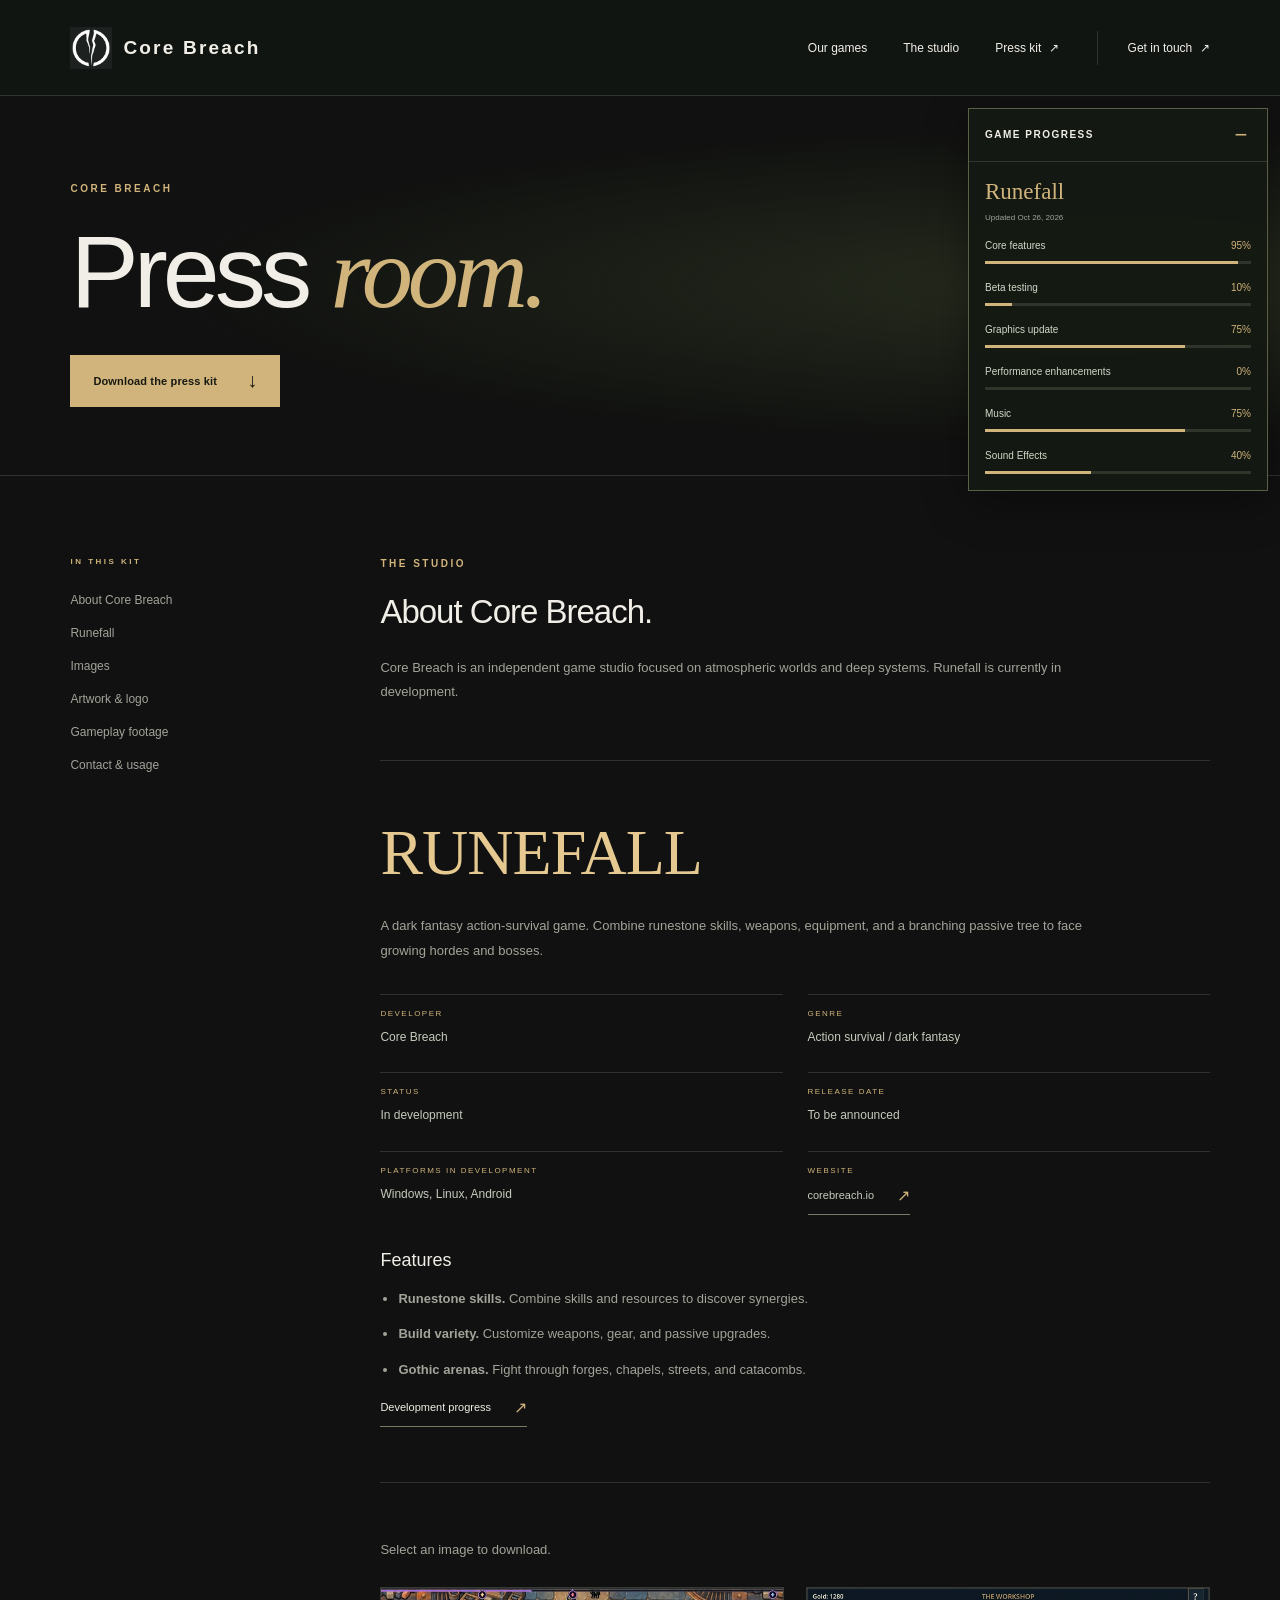
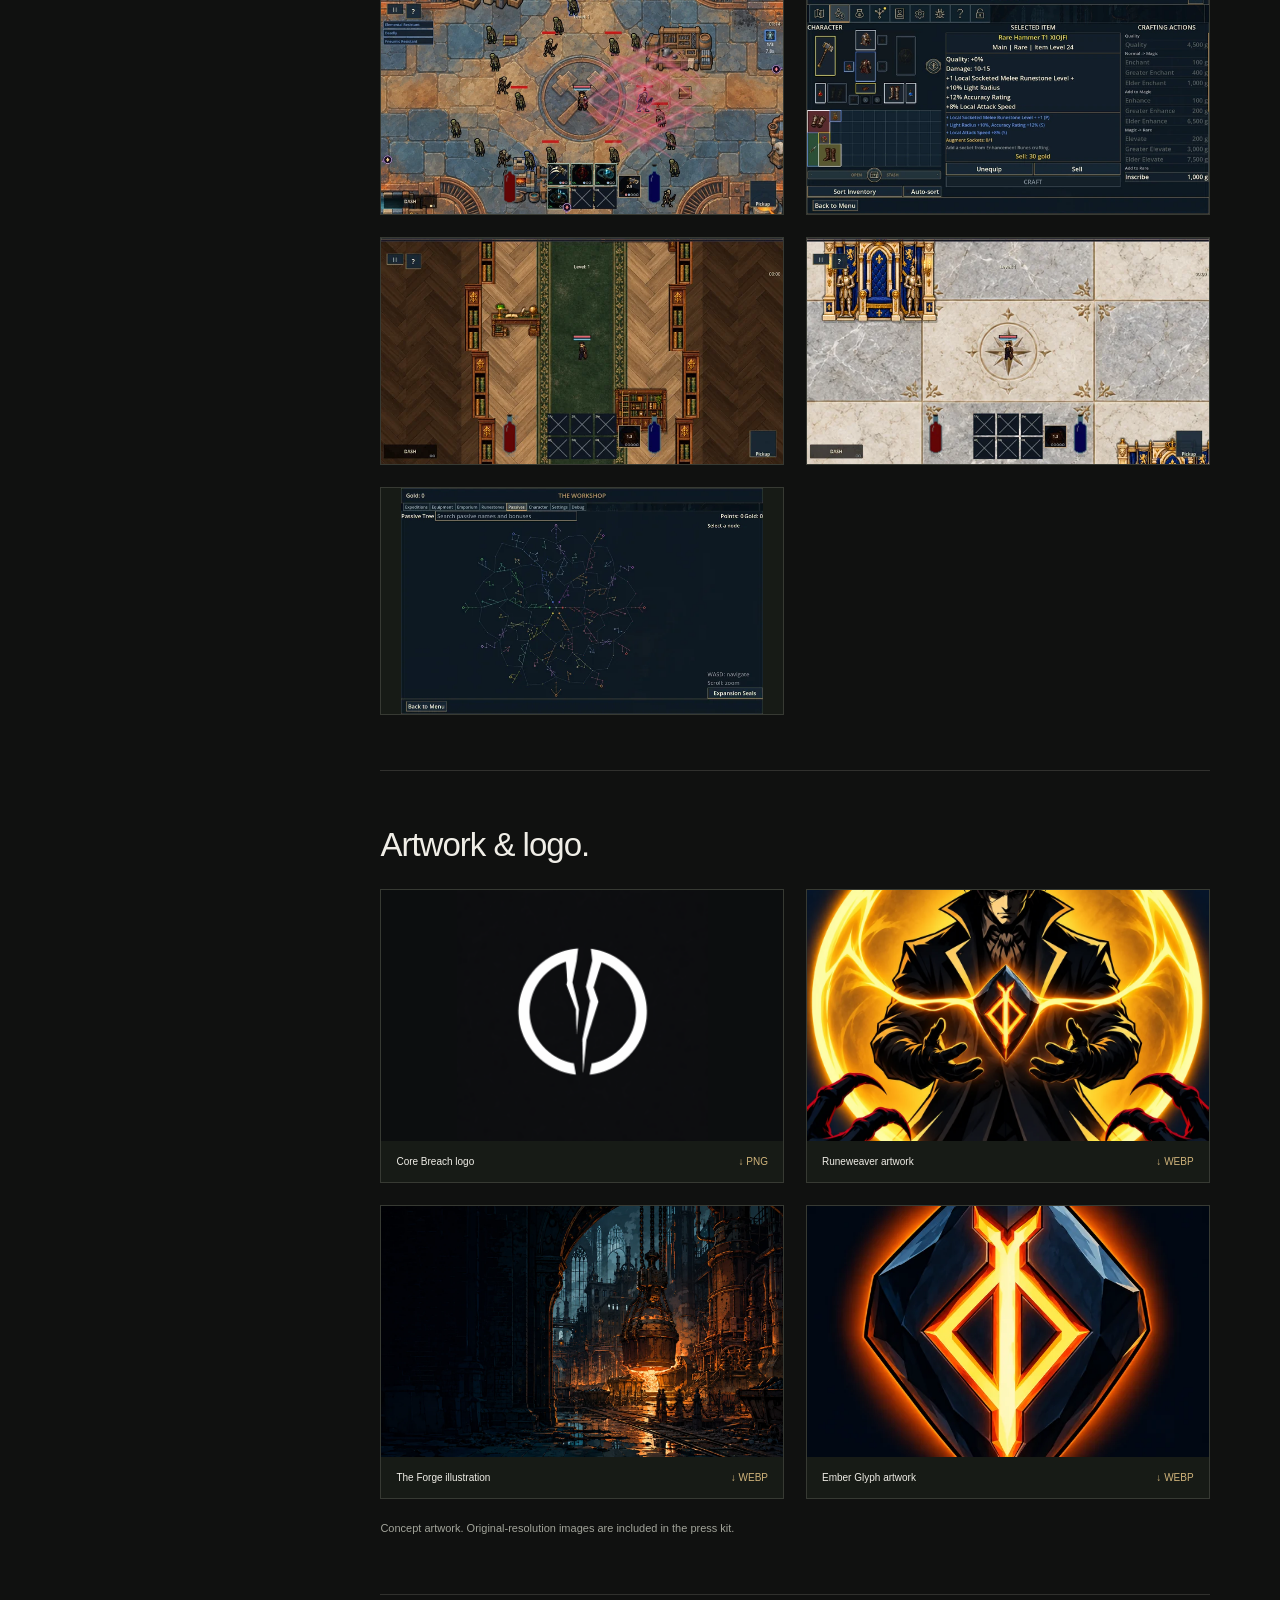
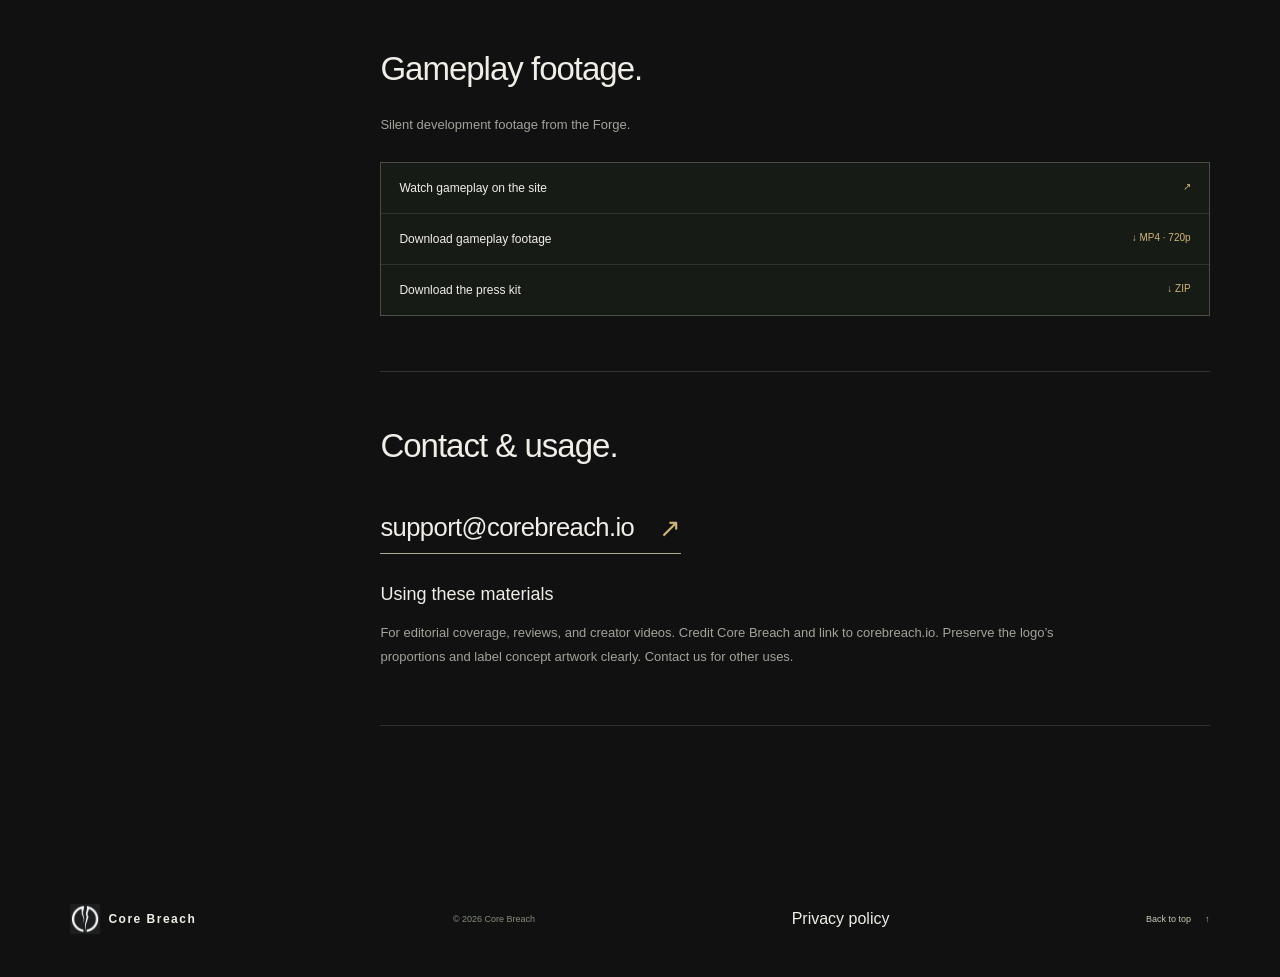
==== commit a942d632: "Add privacy policy and include it in Pages deployment" ====
--- a/press/index.html
+++ b/press/index.html
@@ -50,6 +50,6 @@
       </div>
     </div>
   </main>
-  <footer class="site-footer container"><a class="brand footer-brand" href="../index.html"><img src="../assets/images/corebreach-mark.png" width="36" height="36" alt=""><span>Core Breach</span></a><span>© 2026 Core Breach</span><a href="#main" class="back-top">Back to top <span aria-hidden="true">↑</span></a></footer>
+  <footer class="site-footer container"><a class="brand footer-brand" href="../index.html"><img src="../assets/images/corebreach-mark.png" width="36" height="36" alt=""><span>Core Breach</span></a><span>© 2026 Core Breach</span><a href="../privacy/index.html">Privacy policy</a><a href="#main" class="back-top">Back to top <span aria-hidden="true">↑</span></a></footer>
 </body>
 </html>
--- a/styles.css
+++ b/styles.css
@@ -22,3 +22,16 @@
 @media(max-width:600px){:root{--gutter:23px;scroll-padding-top:25px}.section-pad{padding-block:62px}.site-header{height:76px}.brand{font-size:14px;letter-spacing:1.8px;gap:7px}.brand img{height:34px;width:34px}.menu-toggle{display:flex;gap:15px;align-items:center;border:0;background:transparent;font-size:10px;padding:12px 0}.menu-lines{display:block;width:19px;height:9px;border-block:1px solid var(--paper);position:relative}.menu-toggle[aria-expanded=true] .menu-lines{border-bottom:0;transform:rotate(45deg);height:0}.menu-toggle[aria-expanded=true] .menu-lines:after{content:"";position:absolute;left:0;top:-1px;width:19px;border-top:1px solid var(--paper);transform:rotate(90deg)}.main-nav{display:none;position:absolute;top:75px;left:0;right:0;padding:28px var(--gutter) 34px;flex-direction:column;align-items:flex-start;gap:18px;font-size:16px;background:#141a14;border-bottom:1px solid #687352;box-shadow:0 20px 25px rgba(0,0,0,.3)}.main-nav.is-open{display:flex}.main-nav .nav-contact{display:block;margin:2px 0 0;padding:18px 0 0;border-left:0;border-top:1px solid var(--line);width:100%;font-size:12px;color:var(--gold)}.main-nav .nav-contact:after{display:none}.hero{height:790px;min-height:700px;max-height:950px;height:100svh}.hero-content{padding-top:clamp(165px,25vh,230px)}.hero-art{background-position:61% center}.hero:before{background:linear-gradient(90deg,rgba(10,15,17,.86),rgba(10,15,17,.5) 90%),linear-gradient(0deg,#101110,transparent 45%)}.hero .eyebrow{font-size:8px;letter-spacing:1.7px;gap:9px;margin-bottom:28px}.hero .small-cross{font-size:16px}.hero h1{font-size:clamp(46px,11.6vw,68px);letter-spacing:-2.6px;line-height:1.06}.hero h1 em{letter-spacing:-2.7px}.hero-description{font-size:13px;line-height:1.8;margin-top:24px}.hero .button{margin-top:27px;min-height:49px;font-size:10px;padding-inline:18px;gap:35px}.hero-bottom{bottom:30px}.hero-feature{gap:9px}.hero-feature>span:nth-child(2){font-size:7px;letter-spacing:1.1px}.hero-feature strong{font-size:16px;margin-left:2px}.scroll-cue{font-size:0;gap:0}.scroll-cue span{font-size:23px}.studio-strip{min-height:71px;gap:19px;font-size:12px;letter-spacing:-.2px;padding-inline:20px;justify-content:space-between}.strip-symbol{font-size:15px}.studio-strip>span:nth-last-child(3){display:none}.section-heading{display:block;margin-bottom:30px}.eyebrow{font-size:9px}.section-index{margin-bottom:16px}.section-heading h2{font-size:33px;letter-spacing:-1.5px}.section-heading>p{margin-top:18px;line-height:1.7;font-size:11px}.section-heading>p br{display:none}.game-feature{grid-template-columns:1fr}.game-art{min-height:0;aspect-ratio:1.06}.game-art>img{object-position:50% 40%;position:absolute;inset:0}.art-label{bottom:20px;left:22px}.game-story{padding:30px 25px 36px}.runefall-wordmark{font-size:clamp(48px,14vw,66px);margin-top:20px;letter-spacing:-2px}.game-tagline{font-size:25px;margin:16px 0 22px}.body-copy{font-size:12px;line-height:1.9}.game-tags span{font-size:8px}.game-actions{gap:24px}.game-actions .button{font-size:10px}.development{padding-top:32px;gap:26px}.development h3{font-size:24px}.development-intro>p:not(.eyebrow){font-size:11px}.snapshot-date{position:static;margin-top:0;font-size:8px}.development-intro>p:not(.eyebrow){margin-bottom:16px}.progress-grid{grid-template-columns:1fr;gap:22px}.progress-label{margin-bottom:10px}.progress-label label{font-size:11px}.progress-label>span{font-size:25px}.progress-grid progress{height:4px}.games-section{padding-bottom:50px}.subtle-label{font-size:8px;margin-top:20px}.video-play{height:55px;width:55px}.video-cover{gap:12px}.video-cover-title{font-size:26px}.video-cover-meta{font-size:6px;bottom:15px;letter-spacing:.8px}.video-corner{top:13px;right:13px;font-size:6px}.video-caption{align-items:flex-start}.video-caption p{font-size:9px}.video-caption>span{font-size:7px;max-width:110px;text-align:right;line-height:1.5}.game-pillars{grid-template-columns:1fr;gap:27px;padding:36px 0 39px}.pillar{display:grid;grid-template-columns:30px 1fr;gap:0 8px}.pillar-number{grid-row:1/3;margin-top:5px}.pillar h3{font-size:21px;margin:0 0 10px;letter-spacing:-.4px}.pillar p{font-size:12px;max-width:none}.screenshot-gallery{grid-template-columns:1fr;gap:16px;margin-top:35px}.screenshot-wide{grid-column:1/-1;aspect-ratio:16/9}.studio-layout{grid-template-columns:1fr;gap:42px}.studio-symbol{width:80%;max-width:340px;margin-inline:auto;order:2}.studio-copy h2{font-size:53px;margin-bottom:24px}.studio-lead{font-size:18px}.studio-copy .body-copy{font-size:12px}.studio-copy .text-link{margin-top:24px}.symbol-coordinate{font-size:6px;bottom:19px;letter-spacing:1.6px}.contact-top>.small-cross{font-size:27px}.contact-top .eyebrow{font-size:8px;letter-spacing:1.8px}.contact-section h2{font-size:clamp(45px,11vw,65px);letter-spacing:-2.5px;margin:21px 0 35px}.contact-bottom{grid-template-columns:1fr;gap:38px}.contact-bottom p{font-size:11px}.email-link{font-size:22px;gap:20px;margin-top:20px}.press-callout{padding-top:22px}.press-callout strong{font-size:17px}.press-callout>span:nth-child(2)>span{font-size:10px}.site-footer{min-height:150px;display:grid;grid-template-columns:1fr auto;gap:22px 12px;align-content:center;padding-block:25px}.footer-brand{font-size:10px;gap:5px;letter-spacing:1px}.footer-brand img{width:27px;height:27px}.site-footer>span{font-size:8px;grid-row:2}.back-top{grid-column:2;grid-row:1;font-size:8px}.lightbox{max-height:calc(100dvh - 20px);padding:14px 7px}.lightbox-toolbar{padding-inline:8px;font-size:8px;letter-spacing:1px}.lightbox-toolbar .icon-button{font-size:10px}.lightbox-counter{font-size:8px;margin-left:10px}.lightbox-image-wrap>img{max-height:calc(100dvh - 180px)}#lightbox-caption{font-size:10px;padding:0 15px}.press-hero{padding:50px 0 42px}.press-hero h1{font-size:65px;letter-spacing:-3px}.press-sidebar{font-size:11px;gap:15px}.press-layout{padding-block:35px;gap:30px}.press-content h2{font-size:29px}.press-content .runefall-wordmark{font-size:52px}.press-content>section{padding-bottom:35px;margin-bottom:35px}.facts{gap:24px 20px}.press-asset-grid{gap:14px}.asset-card>span{font-size:8px;padding:11px}.feature-list{font-size:12px}.press-download-list a{font-size:11px;padding:15px}.press-download-list span{font-size:9px}.press-hero .button{min-height:49px}}
 @media(prefers-reduced-motion:reduce){:root{scroll-behavior:auto}*,*:before,*:after{animation:none!important;transition:none!important}}
 @media print{body{background:white;color:black}.site-header,.site-footer,.hero,.video-frame,.studio-strip,.contact-section,.lightbox,.press-sidebar{display:none}.container{width:100%;max-width:none}.section-pad,.press-layout,.press-hero{padding:20px 0}.game-feature,.development,.studio-layout,.press-layout{display:block}.game-art{max-height:300px;min-height:0}.game-art>img{height:300px}.body-copy,.feature-list,.usage-note{color:#333}.game-story{padding:25px 0}.gameplay-section{background:none}.press-content>section{break-inside:avoid}.progress-label label{color:#333}}
+
+/* Readable, responsive privacy policy. */
+.privacy-page{max-width:800px;padding-block:clamp(48px,7vw,88px);font-size:1rem;line-height:1.8;overflow-wrap:break-word}
+.privacy-page h1{font-size:clamp(2.5rem,7vw,4.5rem);font-weight:400;letter-spacing:-.04em;line-height:1.1}
+.privacy-page .eyebrow{font-size:.875rem}
+.privacy-date{color:var(--muted);margin-top:20px}
+.privacy-lead{font-size:1.25rem;margin-top:32px}
+.privacy-page section{border-top:1px solid var(--line);padding-top:28px;margin-top:32px}
+.privacy-page h2{font-size:1.375rem;font-weight:400;margin-bottom:12px;line-height:1.4}
+.privacy-page section p{color:var(--muted)}
+.privacy-page section p+p{margin-top:16px}
+.privacy-page a{text-decoration:underline;text-underline-offset:3px;color:var(--gold)}
+@media print{.privacy-page section p,.privacy-page a,.privacy-date{color:#333}}
